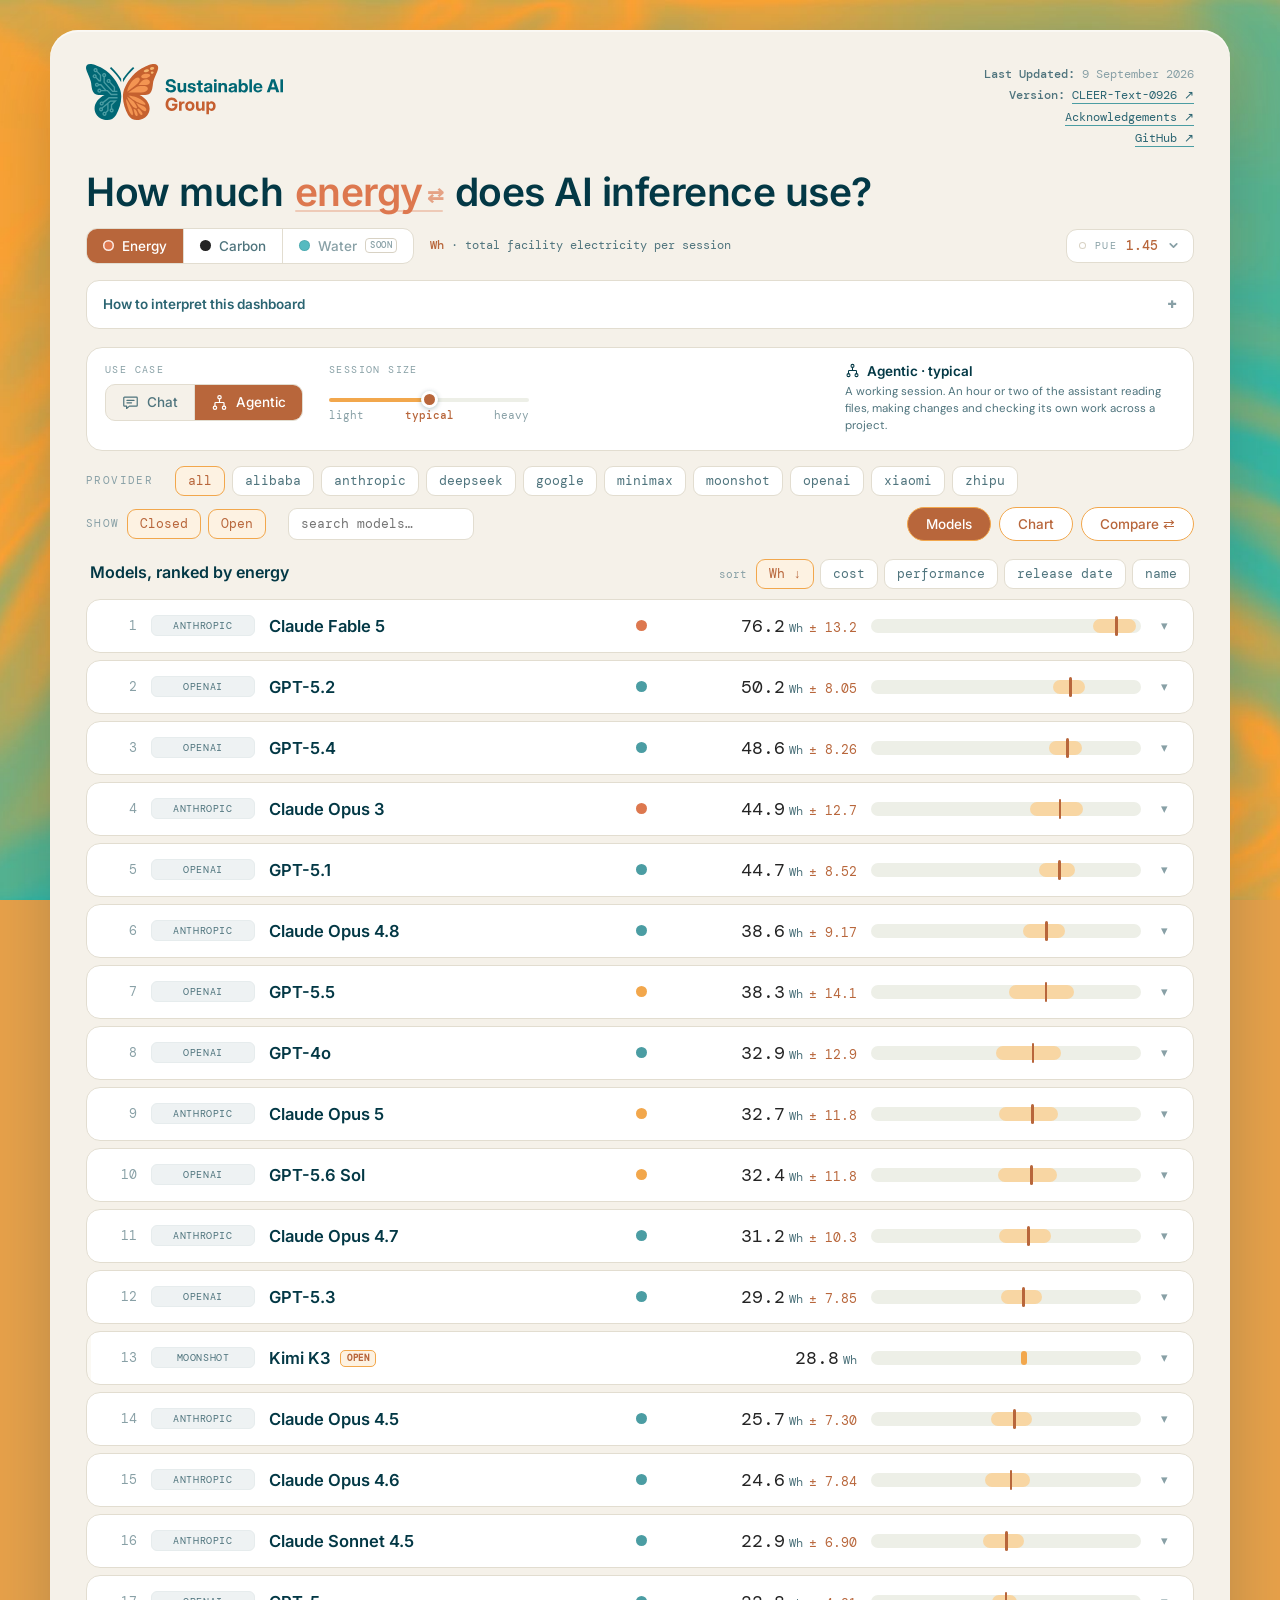
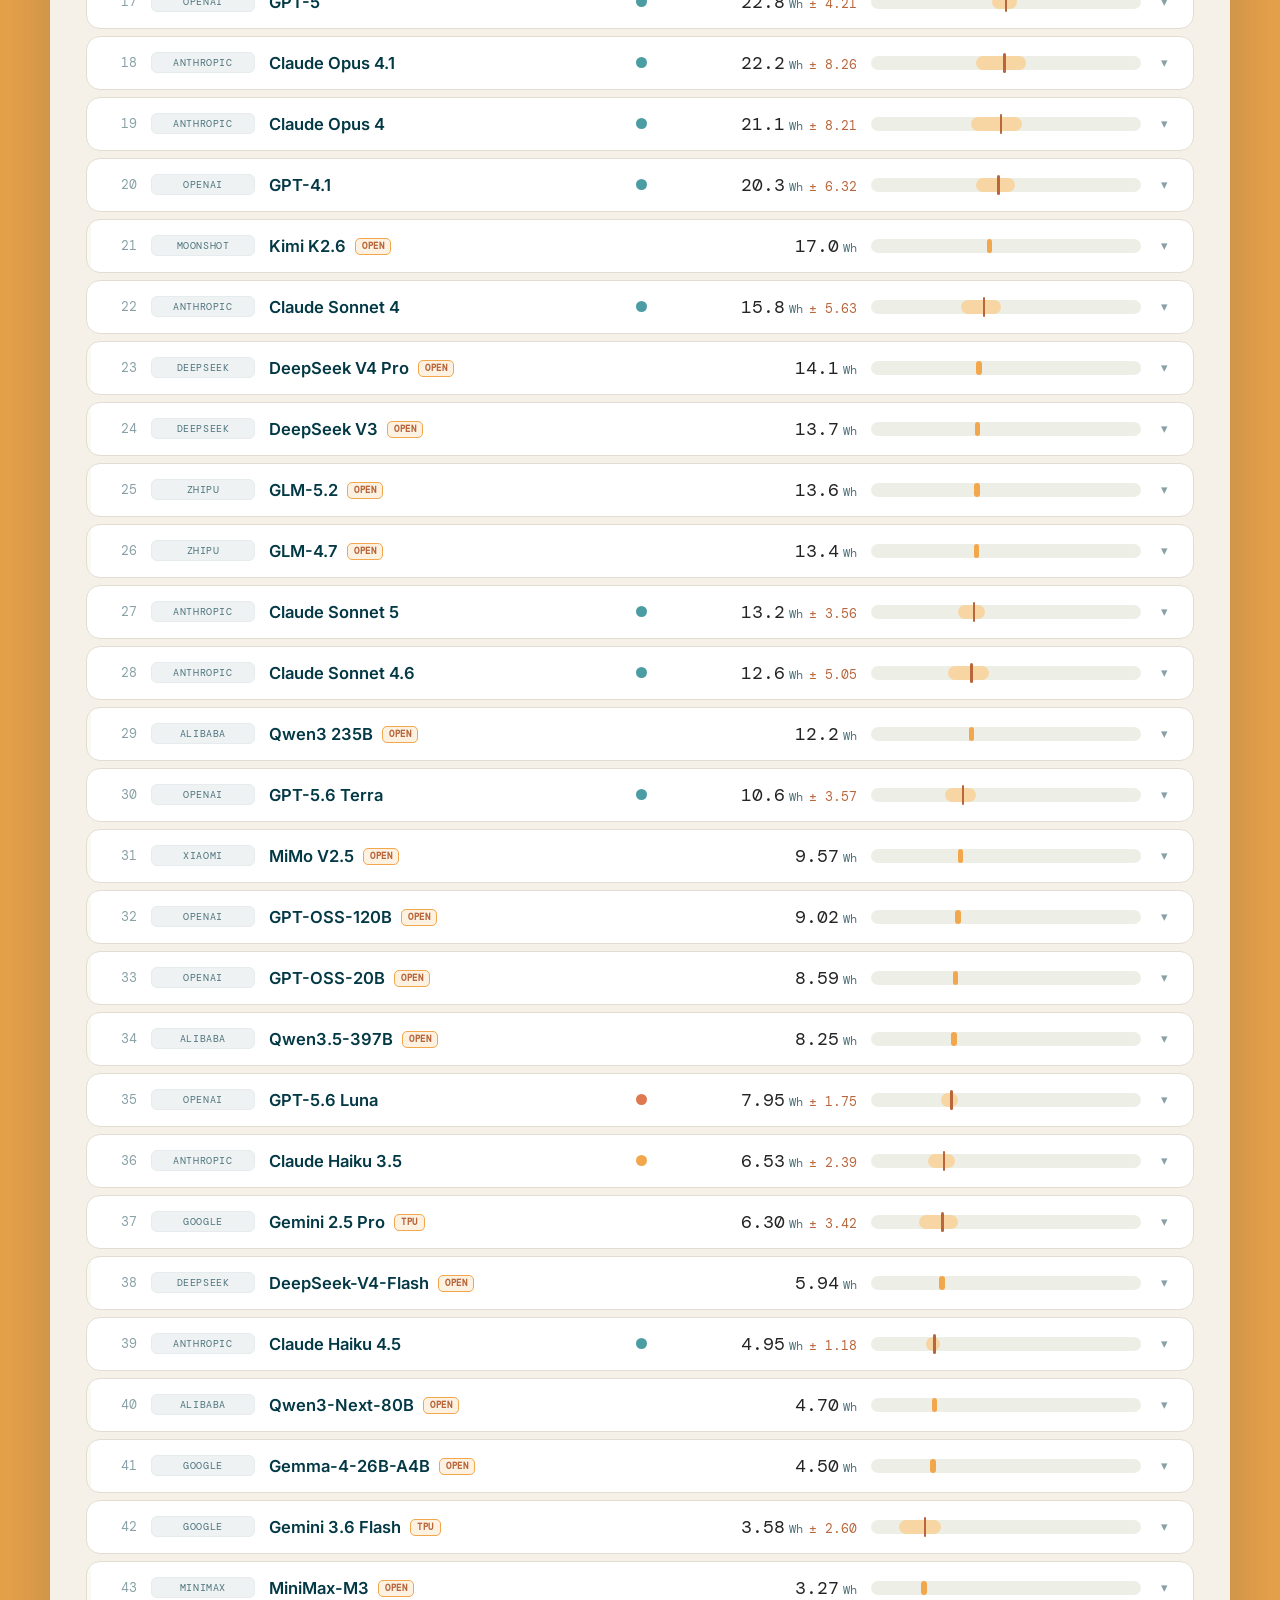
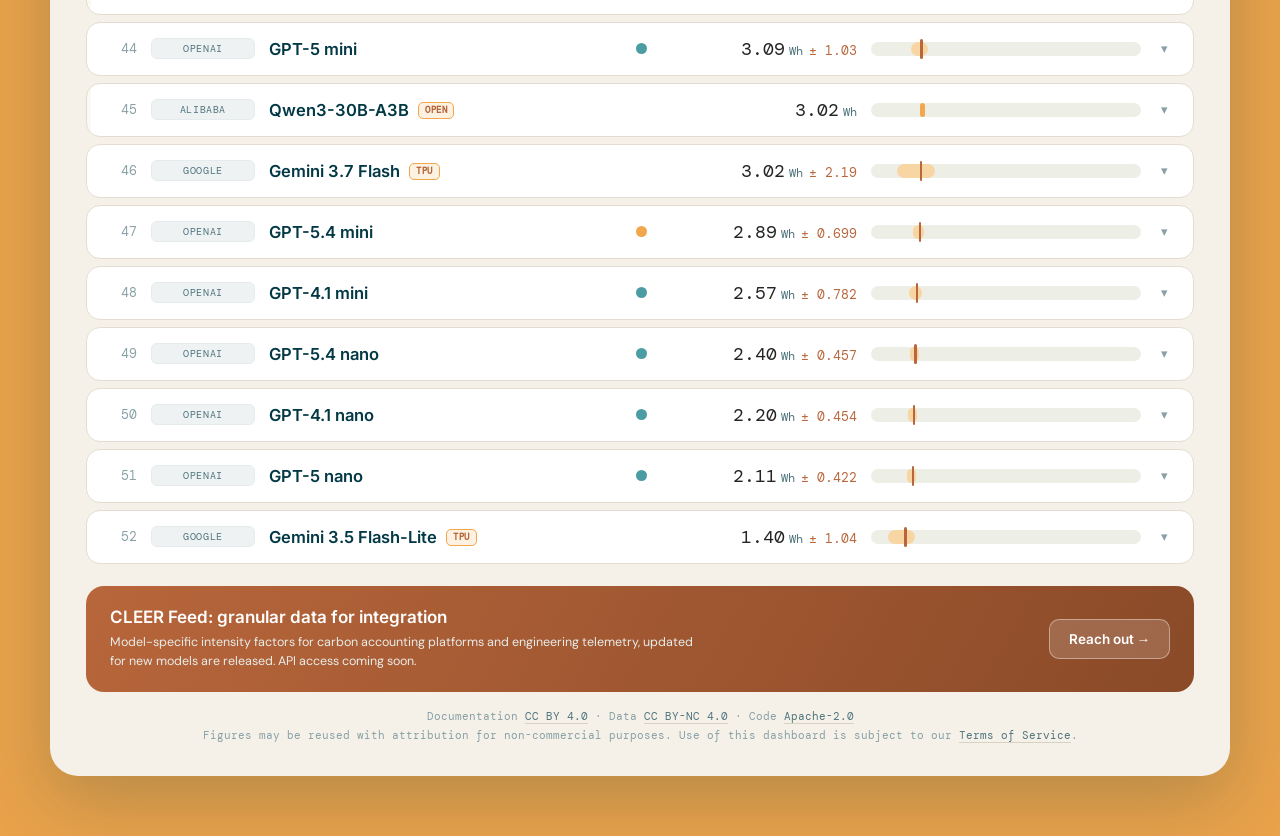
==== app/index.html @ 292229fd "link tab update" ====
<!DOCTYPE html>
<html lang="en">
<head>
<meta charset="UTF-8" />
<meta name="viewport" content="width=device-width, initial-scale=1.0" />
<title>CLEER Dashboard | AI Inference Energy+CO2e</title>
<link rel="stylesheet" href="/assets/fonts/fonts.css">
<link rel="icon" type="image/svg+xml" href="/SAIGFavicon.svg">
<style>
  :root{
    --cream:#F5F1E9; --white:#FFFFFF;
    --teal:#2B6572; --ocean:#033845; --dusty:#4B9DA3; --aqua:#55BAC0;
    --orange:#B8663B; --amber:#F2A74C; --sunset:#DD784F;
    --mist:#E6ECED; --sand:#EAC59D;
    --ink:#242424; --muted:#4F747D; --faint:#88a0a6;
    --line:#e2ddd0; --line-2:#d8d2c4; --track:#EDEFE7;
    --inter:"Inter",-apple-system,"Segoe UI",Roboto,sans-serif;
    --sans:"DM Sans",-apple-system,"Segoe UI",Roboto,sans-serif;
    --mono:"DM Mono",ui-monospace,"SF Mono",Menlo,monospace;
    --accent:#B8663B; --accent-2:#F2A74C; --accent-soft:#F8D6A3; --accent-tint:#FDF2E2; --accent-deep:#8A4A28; --mword:#DD784F;
  }
  body.m-energy{ --accent:#B8663B; --accent-2:#F2A74C; --accent-soft:#F8D6A3; --accent-tint:#FDF2E2; --accent-deep:#8A4A28; --mword:#DD784F; }
  body.m-carbon{ --accent:#242424; --accent-2:#4F4F4F; --accent-soft:#A8A8A8; --accent-tint:#ECECEC; --accent-deep:#0F0F0F; --mword:#242424; }
  body.m-water{  --accent:#2B6572; --accent-2:#55BAC0; --accent-soft:#A5DDE0; --accent-tint:#E6F5F6; --accent-deep:#1F4D57; --mword:#55BAC0; }
  *{box-sizing:border-box;}
  html,body{margin:0;padding:0;}
  body{font-family:var(--sans); color:var(--ink); -webkit-font-smoothing:antialiased;
    min-height:100vh; padding:30px 20px 60px;
    background:#e9a24a url("[data-uri]") center center / cover no-repeat fixed;}
  .frame{max-width:1180px; margin:0 auto; background:var(--cream); border-radius:28px;
    padding:34px 36px 30px; box-shadow:0 24px 70px rgba(3,56,69,.22), 0 2px 0 rgba(255,255,255,.5) inset;}

  .head{display:flex; justify-content:space-between; align-items:flex-start; gap:20px; flex-wrap:wrap;}
  .logo-link{display:inline-block; line-height:0; border-radius:6px;}
  .saig-logo{height:56px; width:auto; display:block;}
  .head-meta{font-family:var(--mono); font-size:11.5px; color:var(--faint); text-align:right; line-height:1.85;}
  .head-meta b{color:var(--muted); font-weight:500;}
  .head-meta a{color:var(--teal); text-decoration:none; border-bottom:1px solid var(--dusty);}
  .head-meta a:hover{color:var(--orange); border-color:var(--sand);}

  h1.title{font-family:var(--inter); font-weight:600; font-size:clamp(25px,4.1vw,39px); line-height:1.1;
    letter-spacing:-.5px; color:var(--ocean); margin:22px 0 6px;}
  .mword{position:relative; display:inline-block; cursor:pointer; color:var(--mword);
    transition:color .5s ease; border:0; background:none; padding:0 2px; font:inherit; letter-spacing:inherit;}
  .mword .mw-txt{display:inline-block; transition:opacity .22s ease, transform .22s ease;}
  .mword.swap .mw-txt{opacity:0; transform:translateY(-8px);}
  .mword::after{content:""; position:absolute; left:2px; right:2px; bottom:2px; height:2px;
    background:currentColor; opacity:.32; border-radius:2px;}
  .mword:hover::after{opacity:.7;}
  .mword .mw-ico{font-size:.52em; vertical-align:middle; margin-left:.22em; opacity:.65;}

  .mrow{display:flex; align-items:center; gap:16px; flex-wrap:wrap; margin:14px 0 16px;}
  .mtog{display:inline-flex; border:1px solid var(--line); border-radius:11px; overflow:hidden; background:var(--white);}
  .mtog button{font-family:var(--inter); font-weight:500; font-size:13.5px; background:transparent; border:0;
    border-right:1px solid var(--line); color:var(--muted); padding:9px 16px; cursor:pointer;
    display:inline-flex; align-items:center; gap:8px; transition:background .3s,color .3s;}
  .mtog button:last-child{border-right:0;}
  .mtog button[aria-pressed="true"]{background:var(--accent); color:#fff;}
  .mtog button:hover:not([aria-pressed="true"]):not([disabled]){background:var(--accent-tint); color:var(--ocean);}
  .mtog button[disabled]{color:var(--faint); cursor:not-allowed;}
  .mtog .md{width:11px; height:11px; border-radius:50%; flex:none; box-shadow:0 0 0 1px rgba(0,0,0,.08) inset;}
  .mtog button[aria-pressed="true"] .md{box-shadow:0 0 0 1.5px rgba(255,255,255,.85) inset;}
  .mtog .soon{font-family:var(--mono); font-size:8.5px; letter-spacing:.5px; text-transform:uppercase;
    border:1px solid var(--line-2); border-radius:4px; padding:1px 4px; color:var(--faint);}
  .munit{font-family:var(--mono); font-size:11.5px; color:var(--muted);}
  .munit b{color:var(--accent); font-weight:500; transition:color .5s ease;}

  details.cleer-x{border:1px solid var(--line); border-radius:13px; background:var(--white); margin:0 0 18px; overflow:hidden;}
  details.cleer-x summary{font-family:var(--inter); font-weight:600; font-size:13.5px; color:var(--teal);
    padding:13px 16px; cursor:pointer; list-style:none; display:flex; align-items:center; justify-content:space-between;}
  details.cleer-x summary::-webkit-details-marker{display:none;}
  details.cleer-x summary::after{content:"+"; font-family:var(--mono); color:var(--faint); font-size:16px;}
  details.cleer-x[open] summary::after{content:"–";}
  .cx-body{padding:2px 18px 18px; font-family:var(--sans); font-size:12.5px; line-height:1.65; color:var(--muted); max-width:95ch;}
  .cx-body p{margin:0 0 12px;}
  .cx-body b{color:var(--ocean); font-weight:600;}
  .cx-body h4{font-family:var(--mono); font-size:10px; letter-spacing:1.3px; text-transform:uppercase;
    color:var(--teal); margin:18px 0 6px; font-weight:500;}
  .cx-body a{color:var(--orange); text-decoration:none; border-bottom:1px solid var(--sand);}
  .cx-body a:hover{color:var(--sunset);}
  .cx-lead{font-size:13px; color:var(--ink); border-left:2px solid var(--accent-2); padding-left:13px;}

  .work{background:var(--white); border:1px solid var(--line); border-radius:16px; padding:15px 18px; margin-bottom:15px;
    display:flex; gap:26px; align-items:flex-start; flex-wrap:wrap;}
  .wl{font-family:var(--mono); font-size:10px; letter-spacing:1.4px; text-transform:uppercase; color:var(--faint);
    display:block; margin-bottom:8px;}
  .useseg{display:inline-flex; border:1px solid var(--line); border-radius:10px; overflow:hidden; background:var(--cream);}
  .useseg button{font-family:var(--inter); font-weight:500; font-size:13.5px; background:transparent; border:0;
    border-right:1px solid var(--line); color:var(--muted); padding:9px 16px; cursor:pointer;
    display:inline-flex; align-items:center; gap:8px; transition:background .3s,color .3s;}
  .useseg button:last-child{border-right:0;}
  .useseg button[aria-pressed="true"]{background:var(--accent); color:#fff;}
  .useseg button:hover:not([aria-pressed="true"]){background:var(--mist); color:var(--ocean);}
  .useseg svg{width:17px; height:17px; flex:none;}
  .slwrap{min-width:200px;}
  .slider{width:100%; -webkit-appearance:none; appearance:none; height:4px; border-radius:3px;
    background:linear-gradient(90deg,var(--accent-2) 0%,var(--accent-2) var(--p,50%),var(--track) var(--p,50%),var(--track) 100%);
    outline:none; margin:14px 0 7px; transition:background .3s;}
  .slider::-webkit-slider-thumb{-webkit-appearance:none; width:17px; height:17px; border-radius:50%;
    background:var(--accent); border:3px solid #fff; box-shadow:0 1px 5px rgba(3,56,69,.3); cursor:pointer;}
  .slider::-moz-range-thumb{width:17px; height:17px; border-radius:50%; background:var(--accent);
    border:3px solid #fff; box-shadow:0 1px 5px rgba(3,56,69,.3); cursor:pointer;}
  .slticks{display:flex; justify-content:space-between; font-family:var(--mono); font-size:10.5px; color:var(--faint);}
  .slticks span.on{color:var(--accent); font-weight:500;}
  .wdesc{margin-left:auto; max-width:330px;}
  .wdesc .wd1{font-family:var(--inter); font-weight:600; font-size:13.5px; color:var(--ocean); display:flex; align-items:center; gap:7px;}
  .wdesc .wd1 svg{width:15px;height:15px;}
  .wdesc .wd2{font-family:var(--sans); font-size:11.5px; color:var(--muted); margin-top:4px; line-height:1.5;}

  .ctrls{display:flex; flex-direction:column; gap:11px; margin-bottom:18px;}
  .crow{display:flex; gap:18px 22px; flex-wrap:wrap; align-items:center;}
  .cl{font-family:var(--mono); font-size:10.5px; letter-spacing:1.4px; text-transform:uppercase; color:var(--faint);}
  .grp{display:flex; align-items:center; gap:7px; flex-wrap:wrap;}
  .chip{font-family:var(--mono); font-size:12.5px; background:var(--white); border:1px solid var(--line);
    border-radius:9px; color:var(--muted); padding:6px 12px; cursor:pointer; transition:background .3s,border-color .3s,color .3s;}
  .chip[aria-pressed="true"]{background:var(--accent-tint); border-color:var(--accent-2); color:var(--accent);}
  .chip:hover:not([aria-pressed="true"]){border-color:var(--line-2); color:var(--ocean);}
  .search{font-family:var(--mono); font-size:12.5px; padding:7px 12px; border:1px solid var(--line);
    border-radius:9px; background:var(--white); color:var(--ink); min-width:160px;}
  .views{display:flex; gap:8px; margin-left:auto;}
  .vbtn2{font-family:var(--inter); font-weight:500; font-size:13.5px; background:var(--white);
    border:1px solid var(--accent-2); color:var(--accent); border-radius:999px; padding:8px 18px; cursor:pointer;
    transition:background .3s,border-color .3s,color .3s;}
  .vbtn2[aria-pressed="true"]{background:var(--accent); color:#fff;}
  .vbtn2:hover:not([aria-pressed="true"]){background:var(--accent-tint);}

  .listhead{display:flex; justify-content:space-between; align-items:baseline; gap:14px; flex-wrap:wrap; padding:0 4px 10px;}
  .lt{font-family:var(--inter); font-weight:600; font-size:16px; color:var(--ocean);}
  .sortgrp{display:flex; gap:6px; align-items:center; flex-wrap:wrap;}
  .ls{font-family:var(--mono); font-size:11px; color:var(--faint);}
  .board{display:flex; flex-direction:column; gap:7px;}
  .row{background:var(--white); border:1px solid var(--line); border-radius:14px; transition:border-color .14s, box-shadow .14s;}
  .row.open{border-color:var(--accent-2); box-shadow:0 8px 26px rgba(43,101,114,.11);}
  .row:hover:not(.open){border-color:var(--line-2);}
  .row.k-open{background:linear-gradient(90deg,#fbf9f4 0 4px, var(--white) 4px);}
  .row-head{width:100%; text-align:left; background:transparent; border:0; cursor:pointer; color:inherit;
    font-family:var(--sans); padding:15px 20px; display:grid;
    grid-template-columns:30px 104px minmax(120px,1fr) 24px 190px minmax(150px,270px) 18px; align-items:center; gap:14px;}
  .rk{font-family:var(--mono); font-size:12.5px; color:var(--faint); text-align:right;}
  .prov{font-family:var(--mono); font-size:10px; letter-spacing:.6px; text-transform:uppercase; color:var(--muted);
    background:#eef2f3; border:1px solid var(--mist); border-radius:6px; padding:3px 7px; text-align:center;
    white-space:nowrap; overflow:hidden; text-overflow:ellipsis;}
  .rname{font-family:var(--inter); font-weight:600; font-size:16.5px; color:var(--ocean);
    white-space:nowrap; overflow:hidden; text-overflow:ellipsis;}
  .rname small{font-family:var(--mono); font-weight:400; font-size:10.5px; color:var(--faint); margin-left:8px;}
  .kbadge{font-family:var(--mono); font-size:8.5px; letter-spacing:.5px; text-transform:uppercase;
    border-radius:5px; padding:2px 6px; margin-left:9px; vertical-align:middle; position:relative; top:-1px;
    color:var(--accent); background:var(--accent-tint); border:1px solid var(--accent-2);
    transition:color .5s ease, background-color .5s ease, border-color .5s ease;}
  .cdot{width:11px; height:11px; border-radius:50%; display:block; margin:0 auto;}
  .rval{font-family:var(--mono); font-size:17.5px; color:var(--ink); text-align:right; white-space:nowrap; font-variant-numeric:tabular-nums;}
  .rval .sd{font-size:12.5px; color:var(--orange); margin-left:6px;}
  .rval .u{font-size:11.5px; color:var(--muted); margin-left:4px;}
  /* clean range bar: solid track, solid band, single mean tick */
  .rbar{position:relative; height:14px; border-radius:7px; background:var(--track); overflow:visible;}
  .rband{position:absolute; top:0; bottom:0; border-radius:7px; background:var(--accent-soft); transition:background .5s ease;}
  .rband.solid{background:var(--accent-2);}
  .rmean{position:absolute; top:-3px; bottom:-3px; width:2.5px; background:var(--accent); border-radius:2px; transition:background .5s ease;}
  .rchev{font-family:var(--mono); color:var(--faint); font-size:13px; text-align:center;}
  .row.open .rchev{color:var(--accent);}

  .det{max-height:0; overflow:hidden; opacity:0; transition:max-height .3s ease, opacity .22s ease, padding .3s ease; padding:0 20px;}
  .row.open .det{max-height:1400px; opacity:1; padding:4px 20px 22px;}
  .det-in{border-top:1px solid var(--line); padding-top:18px; display:grid;
    grid-template-columns:minmax(300px,380px) 1fr; gap:32px; align-items:start;}
  .det-in.simple{grid-template-columns:1fr;}
  @media (min-width:1060px){ .det-in{grid-template-columns:410px 1fr; gap:38px;} }
  .dh{font-family:var(--mono); font-size:10px; letter-spacing:1.5px; text-transform:uppercase; color:var(--faint); margin:0 0 11px;}
  .confbox{display:flex; align-items:center; gap:13px; background:var(--cream); border:1px solid var(--line);
    border-radius:12px; padding:12px 14px; margin-bottom:16px;}
  .confring{width:52px; height:52px; flex:none;}
  .cv{font-family:var(--inter); font-weight:600; font-size:19px; line-height:1;}
  .clab{font-family:var(--mono); font-size:9.5px; letter-spacing:1px; text-transform:uppercase; color:var(--faint); margin-top:4px;}
  .cnote{font-family:var(--sans); font-size:11.5px; color:var(--muted); margin-top:5px;}
  .radar{width:100%; height:auto; display:block;}
  .radar .ring{fill:none; stroke:#eceee4;}
  .radar .spoke{stroke:#e6e8de;}
  .radar .poly{fill:rgba(75,157,163,.2); stroke:var(--teal); stroke-width:2; stroke-linejoin:round;}
  .radar .dot{fill:var(--teal); stroke:#fff; stroke-width:1.5;}
  .radar .lab{font-family:var(--mono); font-size:10px; fill:var(--ocean);}
  .radar .wt{font-family:var(--mono); font-size:9px; fill:var(--faint);}
  .bc{width:100%; height:auto; display:block;}
  .bc .ax{font-family:var(--mono); font-size:9.5px; fill:var(--faint);}
  .bc .axt{font-family:var(--mono); font-size:9.5px; fill:var(--muted);}
  .bc .ln{fill:none; stroke:var(--accent-2); stroke-width:2; stroke-linejoin:round; stroke-linecap:round;}
  .bc .pt{fill:#fff; stroke:var(--accent-2); stroke-width:2;}
  .bc .sel{fill:var(--accent); stroke:#fff; stroke-width:2;}
  .bc .sell{font-family:var(--mono); font-size:9.5px; fill:var(--accent);}
  .bc .grid{stroke:#eef0e6;}
  .tpu-ex{background:var(--cream); border:1px solid var(--line); border-radius:12px; padding:14px 16px;
    font-family:var(--sans); font-size:12px; line-height:1.6; color:var(--muted);}
  .tpu-ex b{color:var(--ocean); font-weight:600;}
  .tpu-ex p{margin:0 0 10px;} .tpu-ex p:last-child{margin:0;}
  .tiles{display:flex; flex-wrap:wrap; gap:8px;}
  .tile{border:1px solid var(--line); border-radius:10px; padding:9px 13px; background:var(--cream);}
  .tile .tv{font-family:var(--mono); font-size:13px; color:var(--ocean); white-space:nowrap;}
  .tile .tl{font-family:var(--mono); font-size:9px; letter-spacing:1px; text-transform:uppercase; color:var(--faint); margin-top:3px;}
  .bd{margin-top:6px;}
  .bd-bar{display:flex; height:26px; border-radius:8px; overflow:hidden; background:var(--track); margin-bottom:14px;
    box-shadow:inset 0 0 0 1px rgba(3,56,69,.05);}
  .bd-bar i{display:block; min-width:3px; position:relative;}
  .bd-bar i span{position:absolute; inset:0; display:flex; align-items:center; justify-content:center;
    font-family:var(--mono); font-size:10px; color:#fff; opacity:.92; overflow:hidden;}
  .bd-row{display:grid; grid-template-columns:12px 1fr auto auto; gap:11px; align-items:baseline;
    padding:7px 0; border-bottom:1px dotted var(--line);}
  .bd-row:last-child{border-bottom:0;}
  .bd-sw{width:11px; height:11px; border-radius:3px; align-self:center;}
  .bd-l{font-family:var(--sans); font-size:12.5px; color:var(--ink);}
  .bd-l small{font-family:var(--mono); font-size:9.5px; color:var(--faint); display:block; margin-top:2px;}
  .bd-v{font-family:var(--mono); font-size:13px; color:var(--ink); white-space:nowrap; font-variant-numeric:tabular-nums;}
  .bd-p{font-family:var(--mono); font-size:11px; color:var(--faint); white-space:nowrap; min-width:46px; text-align:right;}
  .bd-tot{display:flex; justify-content:space-between; align-items:baseline; gap:10px; margin-top:9px;
    padding-top:11px; border-top:1px solid var(--line);}
  .bd-tot .bl{font-family:var(--inter); font-weight:600; font-size:13px; color:var(--ocean);}
  .bd-tot .bv{font-family:var(--mono); font-size:15px; color:var(--ocean); font-variant-numeric:tabular-nums;}
  .scen{font-family:var(--sans); font-size:11px; line-height:1.55; color:var(--muted); margin-top:10px;
    background:var(--cream); border-left:2px solid var(--line-2); padding:9px 12px; border-radius:0 8px 8px 0;}
  .scen b{color:var(--ocean); font-weight:600;}
  .dnote{font-family:var(--sans); font-size:11.5px; line-height:1.55; color:var(--muted); margin:14px 0 0;}
  .gated{margin-top:14px; border:1px dashed var(--line-2); border-radius:10px; background:var(--cream);
    padding:11px 14px; font-family:var(--sans); font-size:11.5px; color:var(--muted); line-height:1.55;}
  .gated b{font-family:var(--mono); font-size:9.5px; letter-spacing:1px; text-transform:uppercase; color:var(--teal); display:block; margin-bottom:4px;}
  .gated a{color:var(--orange); text-decoration:none; border-bottom:1px solid var(--sand);}
  .mlink{margin-top:12px; font-family:var(--mono); font-size:11px; color:var(--faint);}
  .mlink a{color:var(--teal); text-decoration:none; border-bottom:1px solid var(--dusty);}
  .mlink a:hover{color:var(--orange);}

  /* compare */
  .cmp-mode{display:flex; gap:8px; margin-bottom:14px;}
  .cmp-pickers{display:flex; gap:14px; align-items:flex-start; flex-wrap:wrap; margin-bottom:14px;}
  .cmp-pick{flex:1 1 250px; position:relative;}
  .cmp-pick label{font-family:var(--mono); font-size:10px; letter-spacing:1.4px; text-transform:uppercase;
    color:var(--faint); display:block; margin-bottom:6px;}
  .pk-input{font-family:var(--inter); font-weight:500; font-size:15px; color:var(--ocean); background:var(--white);
    border:1px solid var(--line); border-radius:11px; padding:11px 13px; width:100%; cursor:text;}
  .pk-input:focus{border-color:var(--accent-2); outline:none;}
  .pk-list{position:absolute; z-index:20; left:0; right:0; top:100%; margin-top:5px; background:var(--white);
    border:1px solid var(--line-2); border-radius:11px; box-shadow:0 10px 30px rgba(3,56,69,.16);
    max-height:270px; overflow:auto; display:none;}
  .pk-list.on{display:block;}
  .pk-filters{display:flex; gap:6px; padding:9px 10px; border-bottom:1px solid var(--line); position:sticky; top:0; background:var(--white);}
  .pk-opt{padding:8px 12px; cursor:pointer; font-family:var(--sans); font-size:13.5px; color:var(--ink);
    display:flex; justify-content:space-between; gap:10px; align-items:baseline;}
  .pk-opt:hover{background:var(--accent-tint);}
  .pk-opt .pm{font-family:var(--mono); font-size:10px; color:var(--faint);}
  .pk-empty{padding:14px; text-align:center; font-family:var(--mono); font-size:12px; color:var(--faint);}
  .cmp-swap{align-self:center; background:var(--white); border:1px solid var(--line); border-radius:50%;
    width:42px; height:42px; cursor:pointer; color:var(--accent); font-size:17px; flex:none; margin-top:24px;}
  .cmp-card{background:var(--white); border:1px solid var(--line); border-radius:20px; padding:26px 30px 20px;
    box-shadow:0 12px 38px rgba(3,56,69,.11);}
  .cmp-top{display:flex; justify-content:space-between; align-items:center; gap:14px; margin-bottom:16px;}
  .cmp-top .saig-logo{height:34px;}
  .cmp-eyebrow{font-family:var(--mono); font-size:10.5px; line-height:1.5; letter-spacing:1px;
    text-transform:uppercase; color:var(--faint); text-align:right;}
  .cmp-verdict{text-align:center; padding:10px 0 16px;}
  .cmp-big{font-family:var(--inter); font-weight:600; font-size:clamp(30px,6vw,48px); line-height:1.05; letter-spacing:-1.2px;}
  .cmp-big.up{color:var(--orange);} .cmp-big.down{color:var(--accent);}
  .cmp-big.tie{color:var(--muted); font-size:clamp(20px,3.4vw,28px);}
  .cmp-verdict .vsub{font-family:var(--sans); font-size:14px; color:var(--muted); margin-top:10px;}
  .cmp-verdict .vsub b{color:var(--ocean); font-weight:600;}
  .cmp-mult{font-family:var(--mono); font-size:11.5px; color:var(--faint); margin-top:5px;}
  .cmp-models{display:flex; flex-direction:column; gap:15px;}
  .cmp-m{display:grid; grid-template-columns:1fr auto; gap:7px 16px; align-items:baseline;}
  .cmp-mname{font-family:var(--inter); font-weight:600; font-size:15px; color:var(--ocean);}
  .cmp-mname .p{font-family:var(--mono); font-weight:400; font-size:10px; text-transform:uppercase;
    letter-spacing:.6px; color:var(--muted); margin-left:8px;}
  .cmp-mval{font-family:var(--mono); font-size:14px; color:var(--ink); text-align:right; white-space:nowrap;}
  .cmp-mval .u{font-size:10px; color:var(--muted); margin-left:3px;}
  .cmp-mbar{grid-column:1 / -1; height:14px; border-radius:7px; position:relative; background:var(--track);}
  .cmp-mband{position:absolute; top:0; bottom:0; border-radius:7px; background:var(--accent-soft);}
  .cmp-m.hi .cmp-mband{background:var(--amber);}
  .cmp-mmean{position:absolute; top:-3px; bottom:-3px; width:2.5px; background:var(--accent); border-radius:2px;}
  .cmp-foot{display:flex; justify-content:space-between; align-items:center; gap:12px; margin-top:18px;
    padding-top:13px; border-top:1px solid var(--line); font-family:var(--mono); font-size:10.5px; color:var(--faint);}
  .cmp-foot b{color:var(--muted); font-weight:500;}
  .share-bar{display:flex; justify-content:flex-end; margin-bottom:10px;}
  .share-btn{font-family:var(--mono); font-size:12px; color:var(--accent); background:var(--white);
    border:1px solid var(--line); border-radius:9px; padding:7px 13px; cursor:pointer;}
  .share-btn:hover{border-color:var(--accent-2); color:var(--orange);}

  /* chart */
  .ch-layout{display:grid; grid-template-columns:1fr 250px; gap:20px; align-items:start;}
  @media (max-width:960px){ .ch-layout{grid-template-columns:1fr;} }
  .ch-card{background:var(--white); border:1px solid var(--line); border-radius:18px; padding:20px 22px 16px;}
  .ch-top{display:flex; justify-content:space-between; align-items:flex-start; gap:14px; margin-bottom:10px;}
  .ch-title{font-family:var(--inter); font-weight:600; font-size:18px; color:var(--ocean); letter-spacing:-.2px;}
  .ch-sub{font-family:var(--mono); font-size:10.5px; color:var(--faint); margin-top:4px;}
  .ch-count{font-family:var(--mono); font-size:10.5px; color:var(--faint); white-space:nowrap;}
  svg.chart{width:100%; height:auto; display:block;}
  svg.chart .guide{stroke:#9ab3b8; stroke-width:1; stroke-dasharray:2 4;}
  svg.chart .guidelab{font-family:var(--mono); font-size:9.5px; fill:var(--muted);
    paint-order:stroke fill; stroke:#fff; stroke-width:3px; stroke-linejoin:round;}
  svg.chart .band{fill:none; stroke-width:1.6; stroke-dasharray:5 4;}
  svg.chart .bandlab{font-family:var(--mono); font-size:10px;
    paint-order:stroke fill; stroke:#fff; stroke-width:3px; stroke-linejoin:round;}
  svg.chart .grid{stroke:#eef0e6;}
  svg.chart .axline{stroke:#dcdfd2;}
  svg.chart .tick{font-family:var(--mono); font-size:10px; fill:var(--faint);}
  svg.chart .axt{font-family:var(--mono); font-size:11px; fill:var(--muted);}
  svg.chart .lab{font-family:var(--inter); font-size:10.5px; font-weight:600; fill:var(--ocean);
    paint-order:stroke fill; stroke:#fff; stroke-width:3.2px; stroke-linejoin:round;}
  svg.chart .front{fill:none; stroke:#033845; stroke-width:1.4; stroke-dasharray:5 4;}
  svg.chart .frontlab{font-family:var(--mono); font-size:10px; fill:var(--teal);
    paint-order:stroke fill; stroke:#fff; stroke-width:3px; stroke-linejoin:round;}
  svg.chart circle{cursor:pointer;}
  .ch-legend{display:flex; flex-wrap:wrap; gap:7px 15px; margin-top:12px; padding-top:12px; border-top:1px solid var(--line);}
  .lg{font-family:var(--mono); font-size:10.5px; color:var(--muted); display:inline-flex; align-items:center; gap:6px;}
  .lg-d{width:10px; height:10px; border-radius:50%;}
  .ch-foot{display:flex; justify-content:space-between; align-items:center; gap:14px; margin-top:12px;
    padding-top:11px; border-top:1px solid var(--line); flex-wrap:wrap;}
  .ch-foot .saig-logo{height:26px;}
  .ch-foot .meta{font-family:var(--mono); font-size:10px; color:var(--faint); text-align:right; line-height:1.65;}
  .ch-foot .meta b{color:var(--muted); font-weight:500;}
  .ch-panel{background:var(--white); border:1px solid var(--line); border-radius:18px; padding:16px;}
  .ch-ph{font-family:var(--inter); font-weight:600; font-size:13.5px; color:var(--ocean); margin:0 0 12px;}
  .pgrp{margin-bottom:15px;}
  .plab{font-family:var(--mono); font-size:9.5px; letter-spacing:1.3px; text-transform:uppercase;
    color:var(--faint); display:block; margin-bottom:7px;}
  .seg{display:flex; flex-wrap:wrap; gap:6px;}
  .sw{display:flex; align-items:center; gap:9px; font-family:var(--sans); font-size:12.5px; color:var(--ink);
    cursor:pointer; padding:5px 0;}
  .sw input{appearance:none; width:34px; height:19px; border-radius:11px; background:var(--track);
    border:1px solid var(--line-2); position:relative; cursor:pointer; transition:.25s; flex:none;}
  .sw input:checked{background:var(--accent); border-color:var(--accent);}
  .sw input::after{content:""; position:absolute; top:2px; left:2px; width:13px; height:13px; border-radius:50%;
    background:#fff; transition:.25s; box-shadow:0 1px 3px rgba(0,0,0,.25);}
  .sw input:checked::after{left:17px;}
  .dl{width:100%; font-family:var(--inter); font-weight:600; font-size:13px; color:#fff;
    background:var(--accent); border:0; border-radius:10px; padding:11px; cursor:pointer; transition:.25s;}
  .dl:hover{background:var(--accent-deep);}
  #tip{position:fixed; z-index:60; pointer-events:none; background:var(--ocean); color:#fff;
    font-family:var(--mono); font-size:11px; padding:6px 9px; border-radius:7px; display:none;
    box-shadow:0 6px 18px rgba(3,56,69,.3); white-space:nowrap;}

  .cta{display:flex; justify-content:space-between; align-items:center; gap:20px; flex-wrap:wrap;
    background:linear-gradient(120deg,var(--accent),var(--accent-deep)); border-radius:18px; padding:21px 24px; margin-top:22px;
    transition:background .5s ease;}
  .cta .ct{font-family:var(--inter); font-weight:600; font-size:17px; color:#fff;}
  .cta .cs{font-family:var(--sans); font-size:12.5px; color:#e8ece9; margin-top:6px; line-height:1.55; max-width:66ch;}
  .cta a.btn{font-family:var(--inter); font-weight:600; font-size:13.5px; text-decoration:none; color:#fff;
    background:rgba(255,255,255,.16); border:1px solid rgba(255,255,255,.4); border-radius:10px; padding:11px 19px; white-space:nowrap;}
  .cta a.btn:hover{background:rgba(255,255,255,.26);}
  .lic{font-family:var(--mono); font-size:10.5px; color:var(--faint); margin:16px 4px 0; text-align:center; line-height:1.8;}
  .lic a{color:var(--muted); text-decoration:none; border-bottom:1px solid var(--line-2);}
  .lic a:hover{color:var(--orange);}
  .foot{display:flex; justify-content:space-between; gap:14px; flex-wrap:wrap; font-family:var(--mono);
    font-size:11px; color:var(--faint); margin-top:14px; padding:0 4px;}
  .foot b{color:var(--muted); font-weight:500;}
  .foot a{color:var(--muted); text-decoration:none; border-bottom:1px solid var(--line-2);}

  @keyframes growX{from{transform:scaleX(0);}to{transform:scaleX(1);}}
  @keyframes fadeUp{from{opacity:0;transform:translateY(7px);}to{opacity:1;transform:none;}}
  .grow-x{transform-origin:left center; animation:growX .45s cubic-bezier(.22,1,.36,1);}
  .fade-in{animation:fadeUp .38s ease both;}
  :focus-visible{outline:2px solid var(--orange); outline-offset:2px; border-radius:5px;}
  @media (max-width:1000px){
    .row-head{grid-template-columns:28px 100px minmax(110px,1fr) 24px 172px minmax(120px,190px) 18px; gap:12px;}
    .rname{font-size:15.5px;} .rval{font-size:16px;}
  }
  @media (max-width:820px){
    .frame{padding:24px 20px;}
    .row-head{grid-template-columns:92px 1fr 20px 128px; padding:13px 15px; gap:11px;}
    .row-head .rk,.row-head .rbar,.row-head .rchev{display:none;}
    .det-in{grid-template-columns:1fr; gap:22px;}
    .radar,.bc{max-width:420px; margin:0 auto;}
    .wdesc{margin-left:0;}
  }
  @media (max-width:520px){
    .row-head{grid-template-columns:1fr 20px 112px; gap:9px;}
    .row-head .prov{display:none;}
  }
  @media (prefers-reduced-motion:reduce){ *{transition:none !important; animation:none !important;} }
  .data-state{min-height:280px;display:flex;flex-direction:column;align-items:center;justify-content:center;gap:12px;text-align:center;color:var(--muted);background:#fff;border:1px solid var(--line);border-radius:12px;padding:36px;}
  .data-state p{margin:0;font:500 14px/1.5 'DM Sans',sans-serif;}
  .data-state h2{margin:0;color:var(--ink);font:600 20px/1.25 'DM Sans',sans-serif;}
  .data-spinner{width:26px;height:26px;border:3px solid var(--line);border-top-color:var(--orange);border-radius:50%;animation:data-spin .8s linear infinite;}
  .retry-btn{margin-top:4px;border:1px solid var(--ink);border-radius:7px;background:var(--ink);color:#fff;padding:9px 15px;font:600 13px/1 'DM Sans',sans-serif;cursor:pointer;}
  .retry-btn:hover{opacity:.86;}
  @keyframes data-spin{to{transform:rotate(360deg);}}
    .cx-body {
    padding: 24px;
  }
  
  .cx-lead {
    max-width: 900px;
    margin: 0 0 22px;
    font-size: 1.08rem;
    line-height: 1.65;
  }
  
  .cx-stats {
    display: grid;
    grid-template-columns: repeat(3, minmax(0, 1fr));
    gap: 12px;
    margin: 0 0 26px;
  }
  
  .cx-stat {
    padding: 16px 18px;
    border: 1px solid var(--line);
    border-radius: 10px;
    background: var(--cream);
  }
  
  .cx-stat strong {
    display: block;
    margin-bottom: 3px;
    color: var(--ocean);
    font-size: 1.12rem;
    line-height: 1.25;
  }
  
  .cx-stat span {
    color: var(--muted);
    font-size: 0.85rem;
    line-height: 1.35;
  }
  
  .cx-sections {
    display: grid;
    gap: 22px;
  }
  
  .cx-section h4 {
    margin: 0 0 7px;
    color: var(--ocean);
    font-size: 1rem;
  }
  
  .cx-section p {
    max-width: 920px;
    margin: 0;
    line-height: 1.65;
  }
  
  .cx-section p + p {
    margin-top: 9px;
  }
  
  .cx-source {
    color: var(--muted);
    font-size: 0.86rem;
  }
  
  .cx-callout {
    max-width: 920px;
    margin-top: 12px;
    padding: 15px 17px;
    border-left: 4px solid var(--amber);
    border-radius: 0 8px 8px 0;
    background: var(--accent-tint);
    line-height: 1.55;
  }
  
  .cx-footer {
    display: flex;
    justify-content: space-between;
    gap: 14px;
    margin-top: 25px;
    padding-top: 17px;
    border-top: 1px solid var(--line);
    font-weight: 600;
  }
  
  .cx-body a {
    color: var(--orange);
  }
  
  @media (max-width: 720px) {
    .cx-stats {
      grid-template-columns: 1fr;
    }
  
    .cx-footer {
      display: block;
    }
  
    .cx-footer a {
      display: block;
      margin-top: 5px;
    }
  }
 /* Equivalency inside expanded model card */
  .requiv {
    display: flex;
    flex-direction: column;
    align-items: flex-start;
    gap: 2px;
    margin-top: 18px;
    padding-top: 12px;
    border-top: 1px solid var(--line);
    text-align: left;
  }
  
  .requiv-main {
    font-family: var(--sans);
    font-size: 12.5px;
    font-weight: 600;
    line-height: 1.3;
    color: var(--accent);
  }
  
  .requiv-note {
    font-family: var(--mono);
    font-size: 8.5px;
    line-height: 1.4;
    color: var(--faint);
  }

  /* ---------- assumption control (PUE / grid intensity) ---------- */
  .assume{margin-left:auto; position:relative;}
  .asm-btn{display:inline-flex; align-items:center; gap:9px; font-family:var(--mono); font-size:12.5px;
    background:var(--white); border:1px solid var(--line); border-radius:11px; padding:8px 13px 8px 12px;
    color:var(--ink); cursor:pointer; transition:border-color .2s, background .2s, box-shadow .2s;}
  .asm-tick{position:absolute; top:50%; left:calc(8.5px + (100% - 17px) * var(--t)); width:2px; height:12px;
    margin:-6px 0 0 -1px; border-radius:1px; background:var(--accent-deep); opacity:.55; pointer-events:none;}
  .asm-btn:hover{border-color:var(--accent-2);}
  .asm-btn[aria-expanded="true"]{border-color:var(--accent-2); box-shadow:0 0 0 3px var(--accent-tint);}
  .asm-btn .asm-k{font-size:9.5px; letter-spacing:1.3px; text-transform:uppercase; color:var(--faint);}
  .asm-btn .asm-v{font-weight:500; color:var(--accent); font-variant-numeric:tabular-nums;}
  .asm-btn .asm-u{color:var(--muted); font-size:11px;}
  .asm-btn .asm-dot{width:7px; height:7px; border-radius:50%; background:var(--accent-2); flex:none;}
  .asm-btn .asm-dot.def{background:transparent; box-shadow:0 0 0 1px var(--line-2) inset;}
  .asm-btn svg{width:13px; height:13px; color:var(--faint); transition:transform .2s;}
  .asm-btn[aria-expanded="true"] svg{transform:rotate(180deg);}
  .asm-pop{position:absolute; right:0; top:calc(100% + 8px); z-index:40; width:min(380px, calc(100vw - 32px));
    background:var(--white); border:1px solid var(--line); border-radius:16px; padding:18px 18px 16px;
    box-shadow:0 18px 44px -18px rgba(3,56,69,.35), 0 2px 8px rgba(3,56,69,.06);
    opacity:0; transform:translateY(-4px); pointer-events:none; transition:opacity .16s ease, transform .16s ease;}
  .asm-pop.on{opacity:1; transform:none; pointer-events:auto;}
  .asm-h{font-family:var(--inter); font-weight:600; font-size:14px; color:var(--ocean); margin:0 0 3px;}
  .asm-d{font-size:12.5px; color:var(--muted); line-height:1.5; margin:0 0 14px;}
  .asm-val{display:flex; align-items:baseline; gap:8px; margin-bottom:10px;}
  .asm-val input{font-family:var(--mono); font-size:30px; font-weight:400; color:var(--accent); width:4.4ch;
    border:0; border-bottom:1px dashed var(--line-2); background:transparent; padding:0 0 1px; outline:none;
    font-variant-numeric:tabular-nums; -moz-appearance:textfield;}
  .asm-val input::-webkit-outer-spin-button,.asm-val input::-webkit-inner-spin-button{-webkit-appearance:none; margin:0;}
  .asm-val input:focus{border-bottom-color:var(--accent-2);}
  .asm-val .u{font-family:var(--mono); font-size:12px; color:var(--muted);}
  .asm-val .delta{margin-left:auto; font-family:var(--mono); font-size:11.5px; color:var(--faint);}
  .asm-val .delta b{color:var(--accent); font-weight:500;}
  .asm-track{position:relative; padding:4px 0 2px;}
  .asm-track .slider{display:block;}
  .asm-ends{display:flex; justify-content:space-between; font-family:var(--mono); font-size:10px; color:var(--faint); margin-top:7px;}
  .asm-ends .def{color:var(--accent); font-weight:500;}
  .asm-presets{display:flex; flex-wrap:wrap; gap:6px; margin:13px 0 12px;}
  .asm-presets .chip{font-size:11.5px; padding:5px 10px;}
  .asm-presets .chip small{color:var(--faint); margin-left:5px;}
  .asm-presets .chip[aria-pressed="true"] small{color:var(--accent);}
  .asm-note{font-size:11.5px; color:var(--muted); line-height:1.5; border-top:1px solid var(--mist); padding-top:11px;}
  .asm-note b{color:var(--ink); font-weight:500;}
  .asm-foot{display:flex; justify-content:space-between; align-items:center; margin-top:11px;}
  .asm-reset{font-family:var(--mono); font-size:11.5px; background:none; border:0; color:var(--accent); cursor:pointer; padding:0;}
  .asm-reset[disabled]{color:var(--faint); cursor:default;}
  .asm-link{font-family:var(--mono); font-size:11px; color:var(--faint);}
  .asm-link button{font:inherit; background:none; border:0; padding:0; color:var(--accent); cursor:pointer; text-decoration:underline; text-underline-offset:2px;}
  .scen .adj{display:block; margin-top:8px; color:var(--accent-deep);}
  @media (max-width:640px){
    .assume{margin-left:0; width:100%;}
    .asm-btn{width:100%; justify-content:flex-start;}
    .asm-btn svg{margin-left:auto;}
    .asm-pop{left:0; right:auto; width:100%;}
  }
</style>
</head>
<body class="m-energy">
<div id="tip"></div>
<div class="frame">

  <div class="head">
    <a class="logo-link" href="https://www.sustainableaigroup.com" target="_blank" rel="noopener" title="Sustainable AI Group"><svg class="saig-logo" viewBox="0 0 507.09 144.09" role="img" aria-label="Sustainable AI Group" xmlns="http://www.w3.org/2000/svg"><g id="Layer_1-2" data-name="Layer 1"><g><path fill="#c5612f" fill-rule="evenodd" d="M98.99,63.05c5.55-13.25,18.49-37.17,43.69-51.44,36.24-20.53,44.31-9.48,42.89,0-1.42,9.48-11.75,26.19-13.02,37.23-1.05,9.14-2.26,20.81-7.58,26.4-4.4,4.62-11.53,4.74-17.39,4.74h-9.85s.05.02.07.03c20.63,9.54,34.73,32.38,19.53,52.27-7.73,10.12-36.16,21.09-48.98-1.27-10.93-19.09-18.3-46.61-9.37-67.95h.01Z"/><path fill="#f4b56f" fill-rule="evenodd" d="M169.24,7.93c-2.96.59-4.98,2.67-4.49,4.64.48,1.98,3.28,3.1,6.24,2.51,2.96-.59,4.98-2.67,4.49-4.64-.48-1.98-3.27-3.1-6.24-2.51Z"/><path fill="#f4b56f" fill-rule="evenodd" d="M169.09,19.49c-1.78.8-2.63,2.65-1.91,4.14s2.76,2.05,4.53,1.26c1.78-.8,2.63-2.65,1.91-4.14-.72-1.49-2.75-2.05-4.53-1.26Z"/><path fill="#f39552" fill-rule="evenodd" d="M152.24,25.22c-6.39,1.27-10.95,4.81-10.19,7.92.76,3.11,6.55,4.6,12.94,3.33,6.39-1.27,10.95-4.81,10.19-7.92-.76-3.11-6.55-4.6-12.94-3.33Z"/><path fill="#f4b56f" fill-rule="evenodd" d="M153.72,13.94c-3.69,1.16-5.97,3.61-5.09,5.49.88,1.88,4.58,2.47,8.27,1.31,3.69-1.16,5.97-3.61,5.09-5.49-.88-1.88-4.58-2.47-8.27-1.31Z"/><path fill="#f39552" fill-rule="evenodd" d="M135.27,54.17h19.45c11.73,0,12.27-12.41,4.18-14.28-7.6-1.76-15.2,3.43-19.55,8.76-2.58,3.16-4.08,5.52-4.08,5.52Z"/><path fill="#f39552" fill-rule="evenodd" d="M108.26,73.46h32.91c21.51,0,22.35-15.74,10.03-16.72-3.88-.31-12.57-.47-16.65.63-1.98.53-4.28,1.48-6.64,3.12-6.43,4.47-19.64,12.97-19.64,12.97h0Z"/><path fill="#f39552" fill-rule="evenodd" d="M106.18,71.32l21.49-16.66s14.86-11.75,9.73-17.95c-5.14-6.2-18.71,6.51-21.81,11.46-3.1,4.95-7.9,12.57-8.67,18.26-.44,3.24-.74,4.89-.74,4.89Z"/><path fill="#f39552" fill-rule="evenodd" d="M109.39,80.95s17.33,1.83,27.16,7.53c9.83,5.7,18.07,12.65,16.3,15.59s-19.21-3.75-29.04-10.62c-9.82-6.87-14.42-12.5-14.42-12.5Z"/><path fill="#f39552" fill-rule="evenodd" d="M106.01,83.57s14.65,11.09,16.49,12.74c1.84,1.65,8.31,12.72,8.73,14.8s-1.38,5.28-7.39,1.06c-6-4.21-14.46-19.09-15.54-21.74-1.07-2.65-2.3-6.85-2.3-6.85h.01Z"/><path fill="#f39552" fill-rule="evenodd" d="M129.46,100.28s13.35,5.72,18.9,8.18c5.55,2.46,9.51,9.65,5.01,12.41-4.5,2.76-15.84-8.67-17.3-10.21-1.46-1.54-6.6-10.39-6.6-10.39h0Z"/><path fill="#f39552" fill-rule="evenodd" d="M103.98,89.94s12.22,20.51,12.95,22.99c.73,2.47,5.46,12.7,3.7,17.28-1.76,4.58-7.18-3.63-8.93-7.23-1.75-3.61-7.94-23.55-8.33-27.52-.4-3.97.63-5.51.63-5.51h-.02Z"/><path fill="#f39552" fill-rule="evenodd" d="M122.44,115.73s4.88-.43,7.78,5.59c2.91,6.02,4.46,12.48-.08,12.75-4.54.27-7.7-18.35-7.7-18.35h0Z"/><path fill="#f39552" fill-rule="evenodd" d="M132.77,116.06s1.89-1.68,4.26.48c17.12,15.64,4.1,20.07-2.01,6.75-2.99-6.53-3.12-6.54-2.26-7.23h.01Z"/><path fill="#006774" fill-rule="evenodd" d="M86.73,63.05c-5.55-13.25-18.49-37.17-43.69-51.44C6.8-8.91-1.27,2.13.15,11.61c1.42,9.48,11.75,26.19,13.02,37.23.83,7.23,1.76,16.03,4.74,22.16,4.15,8.53,11.58,8.98,20.23,8.98h9.85s-.05.02-.07.03c-20.63,9.54-34.73,32.38-19.53,52.27,7.73,10.12,36.16,21.09,48.98-1.27,10.93-19.09,18.3-46.61,9.37-67.95h-.01Z"/><g><path fill="#4b9da3" d="M58.84,85.05l-15.47,12.24c-1.04-.7-2.27-1.04-3.53-.9-1.42.14-2.69.83-3.59,1.94-.9,1.11-1.32,2.51-1.17,3.92.14,1.42.83,2.7,1.94,3.6.96.78,2.14,1.2,3.35,1.2.19,0,.38,0,.57-.03,1.42-.14,2.7-.83,3.6-1.94.9-1.11,1.32-2.51,1.17-3.92-.04-.38-.12-.74-.23-1.1l14.57-11.53h21.11v-3.47h-22.31ZM41.85,102.88c-.31.39-.76.63-1.26.68-.5.06-.99-.09-1.37-.41-.39-.31-.63-.76-.68-1.26-.05-.5.09-.99.41-1.38.31-.39.76-.63,1.25-.68h0c.07,0,.13-.01.2-.01.43,0,.84.15,1.17.42.39.31.63.76.68,1.26.05.5-.09.99-.41,1.37Z"/><path fill="#4b9da3" d="M79.75,93.46l-17.6.3-21.35,18.04c-.83-.35-1.72-.51-2.64-.42-1.42.14-2.69.83-3.59,1.94-.9,1.11-1.32,2.51-1.17,3.92.14,1.42.83,2.7,1.94,3.6.96.78,2.14,1.2,3.35,1.2.19,0,.38,0,.57-.03,1.42-.14,2.7-.83,3.6-1.94.9-1.11,1.32-2.51,1.17-3.92-.07-.72-.28-1.39-.62-2.01l11.25-9.51v14.16l-4.63,4.63c-.92-.48-1.95-.68-3-.56-1.42.14-2.69.83-3.59,1.94-.9,1.11-1.32,2.51-1.17,3.92.14,1.42.83,2.7,1.94,3.6.96.78,2.14,1.2,3.35,1.2.19,0,.38,0,.57-.03,1.42-.14,2.7-.83,3.6-1.94.9-1.11,1.32-2.51,1.17-3.92-.06-.59-.24-1.15-.48-1.68l5.71-5.71v-18.53l5.31-4.49,7.78-.13-7.38,7.39v9.91c-.79.33-1.5.84-2.05,1.52-.9,1.11-1.32,2.51-1.17,3.92.14,1.42.83,2.7,1.94,3.6.96.78,2.14,1.2,3.35,1.2.19,0,.38,0,.57-.03,1.42-.14,2.7-.83,3.6-1.94.9-1.11,1.32-2.51,1.17-3.92-.14-1.42-.83-2.7-1.94-3.59-.59-.48-1.27-.81-1.99-1.01v-8.21l12.43-12.45ZM49.05,129.36c-.31.39-.76.63-1.26.68-.5.06-.99-.09-1.37-.41-.39-.31-.63-.76-.68-1.26-.05-.5.09-.99.41-1.37.31-.39.76-.63,1.25-.68h0c.07,0,.13-.01.2-.01.43,0,.84.15,1.17.42.39.31.63.76.68,1.26.05.5-.09.99-.41,1.38ZM40.18,117.89c-.31.39-.76.63-1.26.68-.5.06-.98-.09-1.37-.41-.39-.31-.63-.76-.68-1.26-.05-.5.09-.99.41-1.38.31-.39.76-.63,1.25-.68h0c.07,0,.13-.01.2-.01.43,0,.84.15,1.17.42.39.31.63.76.68,1.26.05.5-.09.99-.41,1.37ZM67.8,119.08c.05.5-.09.99-.41,1.37-.31.39-.76.63-1.26.68-.49.06-.98-.09-1.37-.41-.39-.31-.63-.76-.68-1.26-.05-.5.09-.99.41-1.38.31-.39.76-.63,1.25-.67h0c.07,0,.13-.01.2-.01.43,0,.84.15,1.17.42.39.31.63.76.68,1.26Z"/><path fill="#4b9da3" d="M35.02,73.91c1.42-.14,2.7-.83,3.6-1.94.41-.5.7-1.07.9-1.66h14.82l9.82,9.83h16.78v-3.47h-15.34l-9.82-9.83h-3.25l-13.4-15.24h-6.01c-.33-.89-.87-1.69-1.63-2.3-1.11-.9-2.5-1.31-3.92-1.17-1.42.14-2.69.83-3.59,1.94-.9,1.11-1.32,2.51-1.17,3.92.14,1.42.83,2.69,1.94,3.6.96.78,2.14,1.2,3.35,1.2.19,0,.38-.01.57-.03,1.42-.14,2.7-.83,3.6-1.94.43-.53.73-1.12.93-1.74h4.36l10.35,11.77h-8.41c-.32-.92-.88-1.75-1.66-2.38-1.11-.9-2.5-1.31-3.92-1.17-1.42.14-2.69.83-3.59,1.94-.9,1.11-1.32,2.51-1.17,3.92.14,1.42.83,2.69,1.94,3.6.96.78,2.14,1.2,3.35,1.2.19,0,.38,0,.57-.03ZM29.57,54.62c-.31.39-.76.63-1.26.68-.5.05-.99-.09-1.37-.41-.39-.31-.63-.76-.68-1.26-.05-.5.09-.99.41-1.37.31-.39.76-.63,1.25-.68h0c.07,0,.13-.01.2-.01.43,0,.84.15,1.17.42.39.31.63.76.68,1.26.05.5-.09.99-.41,1.37ZM33.29,70.05c-.39-.31-.63-.76-.68-1.26-.05-.5.09-.99.41-1.37.31-.39.76-.63,1.25-.68h0c.07,0,.13-.01.2-.01.43,0,.84.15,1.17.42.39.31.63.76.68,1.26.05.5-.09.99-.41,1.37-.31.39-.76.63-1.26.68-.49.05-.99-.09-1.37-.41Z"/><path fill="#4b9da3" d="M24.77,36.21l7.98,8.65h6.01v-1.72h.27v-14.84l-9.66-10.3c.38-.85.55-1.78.45-2.72-.14-1.42-.83-2.7-1.94-3.6-1.11-.9-2.5-1.31-3.92-1.17-1.42.14-2.69.83-3.59,1.94-.9,1.11-1.32,2.51-1.17,3.92.14,1.42.83,2.69,1.94,3.6.96.78,2.14,1.2,3.35,1.2.19,0,.38-.01.57-.03.69-.07,1.35-.27,1.94-.59l8.56,9.13v11.72h-1.29l-7.12-7.72c.39-.85.56-1.79.46-2.74-.14-1.42-.83-2.7-1.94-3.6-1.11-.9-2.5-1.31-3.92-1.17-1.42.14-2.69.83-3.59,1.94-.9,1.11-1.32,2.51-1.17,3.92.14,1.42.83,2.69,1.94,3.6.96.78,2.14,1.2,3.35,1.2.19,0,.38-.01.57-.03.68-.07,1.33-.27,1.92-.58ZM23.33,17.27c-.39-.31-.63-.76-.68-1.26-.05-.5.09-.99.41-1.37.31-.39.76-.63,1.25-.68h0c.07,0,.13-.01.2-.01.43,0,.84.15,1.17.42.39.31.63.76.68,1.26.05.5-.09.99-.41,1.37-.31.39-.76.63-1.26.68-.49.05-.99-.09-1.37-.41ZM21.11,32.93c-.39-.31-.63-.76-.68-1.26-.05-.5.09-.98.41-1.37.31-.39.76-.63,1.25-.68h0c.07,0,.13-.01.2-.01.43,0,.84.15,1.17.42.39.31.63.76.68,1.26.05.5-.09.99-.41,1.37-.31.39-.76.63-1.26.68-.5.05-.99-.09-1.37-.41Z"/><path fill="#4b9da3" d="M43.35,32.84c.5.4,1.05.71,1.64.91l-.02,14,22.7,24.27h13.04v-3.47h-5.88v-9.31l-12.04-13.06c.5-.94.72-2,.6-3.07-.14-1.42-.83-2.7-1.94-3.6-1.11-.9-2.5-1.31-3.92-1.17-1.42.14-2.69.83-3.59,1.94-.9,1.11-1.32,2.51-1.17,3.92.14,1.42.83,2.69,1.94,3.6.96.78,2.14,1.2,3.35,1.2.19,0,.38-.01.57-.03.56-.06,1.1-.22,1.6-.44l11.13,12.07v7.96h-2.19l-20.74-22.17.02-12.64c.93-.32,1.77-.88,2.41-1.67.9-1.11,1.32-2.51,1.17-3.92-.14-1.42-.83-2.7-1.94-3.6-1.11-.9-2.5-1.31-3.92-1.17-1.42.14-2.69.83-3.59,1.94-.9,1.11-1.32,2.51-1.17,3.92.14,1.42.83,2.69,1.94,3.6ZM58.28,45.51c-.49.05-.99-.09-1.37-.41-.39-.31-.63-.76-.68-1.26-.05-.5.09-.99.41-1.37.31-.39.76-.63,1.25-.68h0c.07,0,.13-.01.2-.01.43,0,.84.15,1.17.42.39.31.63.76.68,1.26.05.5-.09.99-.41,1.37-.31.39-.76.63-1.26.68ZM45.27,27.51c.31-.39.76-.63,1.25-.68h0c.07,0,.13-.01.2-.01.43,0,.84.15,1.17.42.39.31.63.76.68,1.26.05.5-.09.99-.41,1.37-.31.39-.76.63-1.26.68-.5.05-.99-.09-1.37-.41-.39-.31-.63-.76-.68-1.26-.05-.5.09-.99.41-1.37Z"/></g><path fill="#006774" fill-rule="evenodd" d="M90.49,46.94l-1.57-2.61c-3.9-6.48-8.13-12.23-12.68-17.64-4.57-5.43-9.52-10.58-14.81-15.8l3.25-3.31c5.35,5.27,10.38,10.51,15.1,16.13,3.81,4.52,7.38,9.25,10.7,14.38v8.86h.01Z"/><path fill="#006774" fill-rule="evenodd" d="M95.16,46.94l1.57-2.61c3.9-6.48,8.13-12.23,12.68-17.64,4.57-5.43,9.52-10.58,14.81-15.8l-3.25-3.31c-5.35,5.27-10.38,10.51-15.1,16.13-3.81,4.52-7.38,9.25-10.7,14.38v8.86h0Z"/><path fill="#006774" d="M218.38,73.31c-4.27,0-7.6-1.01-9.99-3.02-2.37-2.02-3.56-4.84-3.56-8.47h6.65c.04,1.84.68,3.27,1.9,4.3,1.22,1.02,2.9,1.52,5.04,1.52,1.91,0,3.45-.39,4.61-1.16,1.17-.78,1.75-1.81,1.75-3.11,0-1.08-.47-1.95-1.41-2.62-.93-.67-2.45-1.24-4.57-1.7l-3.52-.76c-6.54-1.42-9.81-4.51-9.81-9.27,0-2.03.53-3.8,1.59-5.31,1.06-1.52,2.54-2.71,4.44-3.56s4.11-1.28,6.65-1.28c3.84,0,6.88.96,9.12,2.87,2.26,1.91,3.43,4.55,3.54,7.91h-6.45c-.12-1.58-.73-2.83-1.84-3.74-1.1-.91-2.55-1.37-4.35-1.37s-3.1.39-4.19,1.16c-1.07.78-1.61,1.77-1.61,2.98,0,1.03.45,1.86,1.34,2.49.9.63,2.37,1.16,4.41,1.61l3.2.69c3.55.76,6.15,1.9,7.79,3.43,1.66,1.51,2.49,3.52,2.49,6.03,0,3.21-1.18,5.75-3.54,7.62-2.36,1.85-5.59,2.78-9.7,2.78l.02-.02Z"/><path fill="#006774" d="M243.83,73.27c-2.52,0-4.54-.81-6.05-2.42-1.51-1.63-2.26-3.93-2.26-6.92v-14.8h6.61v13.6c0,1.58.37,2.79,1.12,3.63.76.82,1.84,1.23,3.23,1.23s2.47-.43,3.34-1.28c.87-.85,1.3-2.19,1.3-4.03v-13.15h6.59v23.65h-6.47v-3.72c-.81,1.34-1.81,2.38-3.02,3.11-1.21.73-2.67,1.1-4.37,1.1h-.02Z"/><path fill="#006774" d="M272.23,73.36c-3.08,0-5.62-.7-7.64-2.11-2-1.4-3.11-3.37-3.32-5.91h6.49c.12,1.03.55,1.84,1.3,2.42.75.58,1.76.87,3.05.87s2.19-.23,2.89-.69,1.05-1.06,1.05-1.79c0-.63-.28-1.13-.83-1.5-.54-.39-1.28-.68-2.24-.87l-4.14-.81c-4.69-.9-7.03-3.2-7.03-6.9,0-2.24.9-4.04,2.71-5.4,1.81-1.36,4.25-2.04,7.32-2.04s5.53.72,7.39,2.15c1.87,1.43,2.83,3.38,2.89,5.85h-6.11c-.02-.94-.4-1.72-1.14-2.35-.73-.64-1.68-.96-2.84-.96s-2.02.25-2.67.74c-.64.48-.96,1.07-.96,1.77,0,.61.25,1.11.74,1.5.51.39,1.22.68,2.13.87l4.48.87c2.39.46,4.14,1.22,5.26,2.28,1.14,1.05,1.7,2.44,1.7,4.19,0,1.57-.45,2.94-1.34,4.12-.88,1.16-2.11,2.08-3.7,2.73-1.57.64-3.38.96-5.44.96h0Z"/><path fill="#006774" d="M300.31,49.13v5.17h-4.84v11.18c0,.81.16,1.37.47,1.68.33.3.94.45,1.84.45h2.53v5.17h-3.85c-2.6,0-4.52-.51-5.76-1.52-1.23-1.02-1.84-2.6-1.84-4.75v-12.21h-4.08v-5.17h4.08v-6.45h6.61v6.45h4.84Z"/><path fill="#006774" d="M311.33,73.18c-2.36,0-4.31-.59-5.85-1.77-1.52-1.18-2.28-2.95-2.28-5.31,0-1.78.42-3.17,1.28-4.17.85-1.02,1.98-1.75,3.38-2.22,1.4-.46,2.93-.77,4.57-.92,2.16-.22,3.68-.45,4.55-.67.87-.22,1.3-.72,1.3-1.48v-.16c0-.87-.34-1.58-1.03-2.13s-1.64-.83-2.84-.83-2.22.28-2.98.85c-.76.57-1.18,1.31-1.26,2.22h-6.2c.15-2.43,1.15-4.37,3-5.8,1.85-1.45,4.4-2.17,7.64-2.17s5.75.72,7.53,2.17c1.78,1.43,2.66,3.41,2.66,5.94v16.04h-6.45v-3.34h-.09c-.63,1.15-1.49,2.06-2.58,2.73-1.09.67-2.54,1.01-4.35,1.01h0ZM313.17,68.59c1.58,0,2.84-.42,3.76-1.25.93-.85,1.39-1.92,1.39-3.2v-2.37c-.37.21-.99.4-1.86.58-.87.16-1.83.33-2.89.49-1.14.18-2.1.51-2.89.99-.78.46-1.16,1.16-1.16,2.11,0,.84.33,1.49.99,1.97.67.46,1.56.69,2.67.69h0Z"/><path fill="#006774" d="M329.45,72.78v-23.65h6.61v23.65h-6.61ZM332.75,46.15c-1.09,0-1.99-.33-2.71-.99-.72-.67-1.08-1.52-1.08-2.53s.36-1.85,1.08-2.51c.72-.67,1.62-1.01,2.71-1.01s1.97.34,2.69,1.01c.72.66,1.08,1.49,1.08,2.51s-.36,1.86-1.08,2.53c-.72.66-1.61.99-2.69.99Z"/><path fill="#006774" d="M347.35,59.63v13.15h-6.61v-23.65h6.5v3.72c.81-1.34,1.81-2.38,3.02-3.11s2.67-1.1,4.37-1.1c2.51,0,4.52.81,6.02,2.44,1.51,1.61,2.26,3.91,2.26,6.9v14.8h-6.58v-13.6c0-1.58-.38-2.78-1.14-3.61-.76-.84-1.83-1.25-3.2-1.25s-2.47.43-3.34,1.28c-.87.85-1.3,2.19-1.3,4.03Z"/><path fill="#006774" d="M374.85,73.18c-2.36,0-4.31-.59-5.85-1.77-1.52-1.18-2.28-2.95-2.28-5.31,0-1.78.42-3.17,1.28-4.17.85-1.02,1.98-1.75,3.38-2.22,1.4-.46,2.93-.77,4.57-.92,2.17-.22,3.68-.45,4.55-.67.87-.22,1.3-.72,1.3-1.48v-.16c0-.87-.34-1.58-1.03-2.13s-1.64-.83-2.84-.83-2.22.28-2.98.85-1.18,1.31-1.26,2.22h-6.2c.15-2.43,1.15-4.37,3-5.8,1.85-1.45,4.4-2.17,7.64-2.17s5.75.72,7.53,2.17c1.78,1.43,2.67,3.41,2.67,5.94v16.04h-6.45v-3.34h-.09c-.63,1.15-1.49,2.06-2.58,2.73-1.09.67-2.54,1.01-4.35,1.01h-.01ZM376.69,68.59c1.58,0,2.84-.42,3.76-1.25.93-.85,1.39-1.92,1.39-3.2v-2.37c-.37.21-.99.4-1.86.58-.87.16-1.83.33-2.89.49-1.14.18-2.1.51-2.89.99-.78.46-1.16,1.16-1.16,2.11,0,.84.33,1.49.98,1.97.67.46,1.56.69,2.67.69h0Z"/><path fill="#006774" d="M406.52,73.27c-1.55,0-2.94-.34-4.17-1.03-1.21-.69-2.16-1.72-2.84-3.09h-.02v3.63h-6.52v-33.37h6.61v12.99h.02c.76-1.27,1.72-2.21,2.89-2.82,1.18-.63,2.54-.94,4.08-.94,2.02,0,3.79.52,5.31,1.57,1.54,1.03,2.73,2.47,3.58,4.32.87,1.85,1.3,3.99,1.3,6.41s-.43,4.62-1.28,6.47-2.05,3.29-3.58,4.32c-1.52,1.03-3.32,1.55-5.38,1.55h0ZM404.82,67.89c1.6,0,2.88-.6,3.83-1.81.97-1.22,1.46-2.94,1.46-5.15s-.49-3.92-1.46-5.13c-.96-1.22-2.23-1.84-3.83-1.84s-3.02.63-4.03,1.9c-1.02,1.27-1.52,2.96-1.52,5.06s.51,3.82,1.52,5.08c1.02,1.25,2.36,1.88,4.03,1.88h0Z"/><path fill="#006774" d="M427,39.4v33.37h-6.61v-33.37h6.61Z"/><path fill="#006774" d="M442.47,73.31c-2.39,0-4.47-.53-6.25-1.59-1.76-1.06-3.14-2.52-4.12-4.37-.97-1.87-1.46-3.99-1.46-6.38s.49-4.54,1.48-6.41c1-1.87,2.37-3.33,4.12-4.39,1.75-1.06,3.75-1.59,6-1.59s4.36.52,6.09,1.57c1.75,1.03,3.11,2.47,4.08,4.32.99,1.84,1.48,3.96,1.48,6.36v1.77h-16.82c.06,1.75.58,3.14,1.55,4.19s2.32,1.57,4.05,1.57c1.28,0,2.35-.28,3.2-.83.87-.55,1.45-1.28,1.75-2.19h6.02c-.28,1.57-.95,2.95-1.99,4.14-1.05,1.19-2.36,2.14-3.94,2.82-1.58.67-3.33,1.01-5.24,1.01ZM437.12,58.4h10.55c-.16-1.48-.72-2.64-1.66-3.49-.93-.87-2.14-1.3-3.63-1.3s-2.68.43-3.61,1.3c-.93.85-1.48,2.02-1.66,3.49h.01Z"/><path fill="#006774" d="M465.16,72.78l11.71-33.37h8.87l11.71,33.37h-7.64l-2.33-7.28h-12.48l-2.42,7.28h-7.44.02ZM476.88,59.99h8.82l-1.12-3.45c-.52-1.7-1.05-3.43-1.57-5.2-.52-1.76-1.08-3.68-1.68-5.76-.6,2.08-1.17,3.99-1.7,5.76-.54,1.76-1.07,3.49-1.61,5.2l-1.14,3.45Z"/><path fill="#006774" d="M507.09,39.4v33.37h-6.9v-33.37h6.9Z"/><path fill="#c55f30" d="M220.56,120.7c-3.15,0-5.92-.72-8.31-2.15s-4.25-3.44-5.58-6.03c-1.33-2.58-1.99-5.59-1.99-9.03s.69-6.61,2.06-9.18c1.37-2.58,3.25-4.57,5.62-5.96,2.39-1.4,5.08-2.11,8.09-2.11,2.55,0,4.88.49,6.99,1.48,2.12.99,3.86,2.36,5.22,4.12,1.36,1.75,2.18,3.79,2.46,6.11h-6.99c-.37-1.7-1.22-3.06-2.53-4.08-1.3-1.03-2.95-1.55-4.95-1.55-2.81,0-5.02,1-6.63,3-1.6,2-2.4,4.72-2.4,8.15s.81,6.13,2.42,8.13c1.63,1.99,3.86,2.98,6.7,2.98,2.3,0,4.17-.63,5.62-1.9,1.46-1.28,2.21-2.96,2.24-5.04h-7.28v-5.24h14.02v4.25c0,2.76-.63,5.2-1.9,7.3-1.26,2.1-2.99,3.75-5.22,4.95-2.23,1.18-4.78,1.77-7.66,1.77v.03Z"/><path fill="#c55f30" d="M239.37,120.17v-23.65h6.36v4.03h.07c.43-1.42,1.11-2.47,2.04-3.16.93-.69,2.17-1.03,3.74-1.03.39,0,.74,0,1.05.02.33,0,.63.02.89.02v5.62c-.24-.01-.63-.04-1.19-.07-.55-.03-1.1-.04-1.66-.04-1.36,0-2.49.46-3.38,1.39-.88.93-1.32,2.28-1.32,4.05v12.81h-6.61.01Z"/><path fill="#c55f30" d="M267.23,120.7c-2.39,0-4.49-.51-6.29-1.55-1.79-1.03-3.2-2.46-4.21-4.3-1-1.85-1.5-4.02-1.5-6.5s.5-4.64,1.5-6.5c1.02-1.85,2.42-3.29,4.21-4.32,1.81-1.05,3.9-1.57,6.29-1.57s4.5.52,6.29,1.57c1.81,1.03,3.21,2.47,4.21,4.32,1.02,1.85,1.52,4.02,1.52,6.5s-.51,4.62-1.52,6.47c-1,1.85-2.4,3.29-4.21,4.32-1.79,1.03-3.89,1.55-6.29,1.55h0ZM267.23,115.35c1.61,0,2.91-.61,3.9-1.84.99-1.24,1.48-2.96,1.48-5.15s-.49-3.93-1.48-5.17c-.99-1.24-2.29-1.86-3.9-1.86s-2.89.62-3.88,1.86c-.99,1.24-1.48,2.96-1.48,5.17s.49,3.91,1.48,5.15c.99,1.22,2.28,1.84,3.88,1.84Z"/><path fill="#c55f30" d="M291.22,120.66c-2.52,0-4.54-.81-6.05-2.42-1.51-1.63-2.26-3.93-2.26-6.92v-14.81h6.61v13.6c0,1.58.37,2.79,1.12,3.63.76.82,1.84,1.23,3.22,1.23s2.47-.43,3.34-1.28c.87-.85,1.3-2.19,1.3-4.03v-13.15h6.58v23.65h-6.47v-3.72c-.81,1.34-1.81,2.38-3.02,3.11-1.21.73-2.66,1.1-4.37,1.1h0Z"/><path fill="#c55f30" d="M309.79,129.53v-33.01h6.52v3.2h.07c.73-1.22,1.69-2.14,2.89-2.75,1.21-.63,2.58-.94,4.12-.94,2.02,0,3.79.52,5.31,1.57,1.54,1.03,2.73,2.47,3.58,4.32.87,1.85,1.3,3.99,1.3,6.4s-.43,4.62-1.28,6.47-2.05,3.29-3.58,4.32c-1.52,1.03-3.32,1.55-5.38,1.55-3.21,0-5.5-1.34-6.88-4.03h-.07v12.9h-6.61,0ZM321.64,115.28c1.6,0,2.87-.6,3.83-1.81.97-1.22,1.46-2.94,1.46-5.15s-.49-3.92-1.46-5.13c-.96-1.22-2.23-1.84-3.83-1.84s-3.02.63-4.03,1.9c-1.02,1.27-1.52,2.96-1.52,5.06s.51,3.82,1.52,5.08c1.02,1.25,2.36,1.88,4.03,1.88h0Z"/></g></g></svg></a>
    <div class="head-meta">
      <b>Last Updated:</b> <span id="lastUpdated">Loading…</span><br>
      <b>Version:</b> <a href="https://reports.sustainableaigroup.com/CLEER-Tech-Report" target="_blank" rel="noopener noreferrer" title="Technical report behind the accelerator energy estimates">CLEER-Text-0926 ↗</a> <br>
      <a href="#" title="Thank you to our partners!">Acknowledgements ↗</a><br>
      <a href="#" title="Data available on GitHub">GitHub ↗</a>
    </div>
  </div>

  <h1 class="title">How much <button class="mword" id="mword" title="Click to switch metric"><span class="mw-txt" id="mwTxt">energy</span><span class="mw-ico">⇄</span></button> does <em style="font-style:normal">AI inference</em> use?</h1>

  <div class="mrow">
    <div class="mtog" id="mtog" role="group" aria-label="Metric">
      <button data-metric="energy" aria-pressed="true"><span class="md" style="background:#DD784F"></span>Energy</button>
      <button data-metric="carbon" aria-pressed="false"><span class="md" style="background:#242424"></span>Carbon</button>
      <button disabled aria-disabled="true"><span class="md" style="background:#55BAC0"></span>Water<span class="soon">soon</span></button>
    </div>
    <span class="munit" id="munit"></span>
    <div class="assume" id="assume">
      <button class="asm-btn" id="asmBtn" type="button" aria-expanded="false" aria-controls="asmPop"></button>
      <div class="asm-pop" id="asmPop" role="dialog" aria-label="Adjust assumption"></div>
    </div>
  </div>

  <details class="cleer-x">
  <summary>How to interpret this dashboard</summary>

  <div class="cx-body">
    <p class="cx-lead">
      This dashboard applies <b>CLEER</b>, a new approach for estimating the
      environmental impact of closed AI models. It combines peer-reviewed
      research, large-scale empirical testing, and practical application to
      corporate emissions inventories.
    </p>

    <div class="cx-stats" aria-label="CLEER testing coverage">
      <div class="cx-stat">
        <strong>2,400+</strong>
        <span>test runs</span>
      </div>

      <div class="cx-stat">
        <strong>425 million+</strong>
        <span>tokens</span>
      </div>

      <div class="cx-stat">
        <strong>Largest to date</strong>
        <span>production-representative open-model energy test</span>
      </div>
    </div>

    <div class="cx-sections">
      <section class="cx-section">
        <h4>How CLEER works</h4>
        <p>
          <b>CLEER</b> (Closed-model Latent Energy Estimation Range) estimates
          per-token energy for models that cannot be measured directly. It
          benchmarks open models on known hardware, matches proprietary models
          to the closest proxies based on observed performance, and projects
          their energy use onto measured power curves.
          <a href="https://reports.sustainableaigroup.com/CLEER-Tech-Report" target="_blank" rel="noopener noreferrer">Technical Report →</a>
        </p>
      </section>

      <section class="cx-section">
        <h4>What the comparisons show</h4>
        <p>
          The dashboard translates per-token estimates into representative
          <b>chat</b> and <b>agentic</b> sessions derived from public production
          datasets. Every model receives the same token workload, so differences
          primarily reflect energy intensity rather than how verbose each model
          tends to be. Actual results will also depend on the number of tokens a
          model generates in practice.
        </p>
        <p class="cx-source">
          Workload sources: ShareChat conversations, Qwen serving traces,
          and AgentX coding-agent sessions.
        </p>
      </section>

      <section class="cx-section">
        <h4>From energy to emissions</h4>
        <p>
          Results include accelerator and host-server energy,
          idle capacity, cooling and power distribution, and
          embodied emissions from hardware and data center construction.
       
          <b>Scenario default:</b> behind-the-meter gas generation at
          <b>640 gCO₂e/kWh</b>, combined with US-average data center assumptions for PUE (1.45). Both values can be toggled in the dashboard.
          Learn more: <a href="#" target="_blank" rel="noopener noreferrer">Emissions Calculation →</a>
        </p>
      </section>
    </div>

    <div class="cx-footer">
      <span>Need model-specific per-token factors for an inventory?</span>
      <a href="https://sustainableaigroup.com/#contact" target="_blank" rel="noopener noreferrer">Contact us →</a>
    </div>
  </div>
</details>
  <div class="work">
    <div>
      <span class="wl">Use case</span>
      <div class="useseg" id="useseg">
        <button data-uc="chat" aria-pressed="false"><svg viewBox="0 0 24 24" fill="none" stroke="currentColor" stroke-width="1.7" stroke-linecap="round" stroke-linejoin="round" aria-hidden="true"><path d="M20.5 4.5H3.5a1 1 0 0 0-1 1v10.6a1 1 0 0 0 1 1h3v3.4l4-3.4h10a1 1 0 0 0 1-1V5.5a1 1 0 0 0-1-1Z"/><path d="M7 9h10M7 12.4h6.5"/></svg>Chat</button>
        <button data-uc="agentic" aria-pressed="true"><svg viewBox="0 0 24 24" fill="none" stroke="currentColor" stroke-width="1.7" stroke-linecap="round" stroke-linejoin="round" aria-hidden="true"><circle cx="12" cy="4.6" r="2.4"/><circle cx="5.6" cy="19.4" r="2.4"/><circle cx="18.4" cy="19.4" r="2.4"/><path d="M12 7v3.6M5.6 17V13a1 1 0 0 1 1-1h10.8a1 1 0 0 1 1 1v4"/></svg>Agentic</button>
      </div>
    </div>
    <div class="slwrap">
      <span class="wl">Session size</span>
      <input class="slider" id="tierSlider" type="range" min="0" max="2" step="1" value="1" aria-label="Session size" />
      <div class="slticks" id="slticks"><span>light</span><span>typical</span><span>heavy</span></div>
    </div>
    <div class="wdesc"><div class="wd1" id="wd1"></div><div class="wd2" id="wd2"></div></div>
  </div>

  <div class="ctrls">
    <div class="crow" id="prov-row">
      <span class="cl">Provider</span><div class="grp" id="prov-chips"></div>
    </div>
    <div class="crow">
      <div class="grp" id="show-grp"><span class="cl">Show</span>
        <button class="chip" id="showClosed" aria-pressed="true">Closed</button>
        <button class="chip" id="showOpen" aria-pressed="true">Open</button>
      </div>
      <div class="grp" id="search-grp"><input class="search" id="search" type="text" placeholder="search models…" aria-label="Search models" /></div>
      <div class="views">
        <button class="vbtn2" id="vList" aria-pressed="true">Models</button>
        <button class="vbtn2" id="vChart" aria-pressed="false">Chart</button>
        <button class="vbtn2" id="vCmp" aria-pressed="false">Compare ⇄</button>
      </div>
    </div>
  </div>

  <div id="view"><div class="data-state" role="status"><span class="data-spinner" aria-hidden="true"></span><p>Loading model data…</p></div></div>

  <div class="cta">
    <div>
      <div class="ct">CLEER Feed: granular data for integration</div>
      <div class="cs">Model-specific intensity factors for carbon accounting platforms and engineering telemetry, updated for new models are released. API access coming soon.</div>
    </div>
    <a class="btn" href="https://sustainableaigroup.com/#contact" target="_blank" rel="noopener noreferrer">Reach out →</a>
  </div>

  <p class="lic">
    Documentation <a href="#">CC BY 4.0</a> · Data <a href="#">CC BY-NC 4.0</a> · Code <a href="#">Apache-2.0</a><br>
    Figures may be reused with attribution for non-commercial purposes. Use of this dashboard is subject to our <a href="https://sustainableaigroup.com/cleer_tos" target="_blank" rel="noopener noreferrer">Terms of Service</a>.
  </p>

</div>

<script src="/vendor/html2canvas.min.js"></script>

<script>
"use strict";
let DB=null, MODELS=[], WL={}, BATCHES=[];

function normalisePayload(payload){
  if(!payload||!Array.isArray(payload.models)||!payload.workloads||!Array.isArray(payload.batchSizes)){
    throw new Error("Unexpected data format");
  }
  const workloads=Object.fromEntries(Object.entries(payload.workloads).map(([key,w])=>[key,{
    use_case:w.use_case,
    tier:w.tier,
    unit:w.unit,
    desc:w.description
  }]));
  const models=payload.models.map(m=>{
    const results=Object.fromEntries(Object.entries(m.results||{}).map(([key,r])=>[key,{
      e:r.energy_wh?.mean,
      esd:r.energy_wh?.sd??null,
      c:r.carbon_gco2e?.mean,
      csd:r.carbon_gco2e?.sd??null,
      cost:r.cost_usd??null,
      ec:[
        r.energy_components_wh?.accelerator,
        r.energy_components_wh?.host,
        r.energy_components_wh?.idle,
        r.energy_components_wh?.cooling
      ],
      cc:[
        r.carbon_components_gco2e?.operational,
        r.carbon_components_gco2e?.embodied,
        r.carbon_components_gco2e?.construction
      ],
      curve:r.batch_curve_wh??null
    }]));
    return {
      name:m.name,
      kind:m.kind,
      provider:m.provider,
      serving:m.serving,
      basis:m.estimation_basis,
      conf:m.confidence,
      hw:m.hardware,
      intel:m.intelligence_index,
      rel:m.release_month,
      batch:m.selected_batch_size,
      proxies:(m.proxies||[]).map(p=>({name:p.name,w:p.weight})),
      results
    };
  });
  return {batches:payload.batchSizes,workloads,models,generatedAt:payload.generatedAt};
}

function setDataControlsDisabled(disabled){
  document.querySelectorAll("#mtog button:not([aria-disabled='true']),#useseg button,#tierSlider,#show-grp button,#search,#prov-chips button,.views button,#asmBtn")
    .forEach(el=>{el.disabled=disabled;});
}

function formatDataDate(value){
  if(!/^\d{4}-\d{2}-\d{2}$/.test(value||"")) return value||"Unavailable";
  return new Intl.DateTimeFormat("en-GB",{day:"numeric",month:"long",year:"numeric",timeZone:"UTC"})
    .format(new Date(value+"T00:00:00Z"));
}

function formatReleaseMonth(value){
  if(!/^\d{4}-\d{2}$/.test(value||"")) return value||"—";
  const [y,mo]=value.split("-").map(Number);
  return new Intl.DateTimeFormat("en-GB",{month:"short",year:"numeric",timeZone:"UTC"})
    .format(new Date(Date.UTC(y,mo-1,1)));
}

async function loadData(){
  setDataControlsDisabled(true);
  view.innerHTML='<div class="data-state" role="status"><span class="data-spinner" aria-hidden="true"></span><p>Loading model data…</p></div>';
  try{
    const response=await fetch("/data/v1/models.json",{headers:{Accept:"application/json"}});
    if(!response.ok) throw new Error(`Data request failed with status ${response.status}`);
    DB=normalisePayload(await response.json());
    MODELS=DB.models; WL=DB.workloads; BATCHES=DB.batches;
    detectDefaults();
    if(!MODELS.length||!WL["chat.typical"]||!WL["agentic.typical"]){
      throw new Error("Required model or workload data is missing");
    }
    const updated=document.getElementById("lastUpdated");
    if(updated) updated.textContent=formatDataDate(DB.generatedAt);
    initProviders();
    setDataControlsDisabled(false);
    render();
  }catch(error){
    console.error("Unable to load CLEER data",error);
    view.innerHTML=`<div class="data-state data-error" role="alert">
      <h2>Dashboard data unavailable</h2>
      <p>We couldn’t load the latest model data. Please try again.</p>
      <button class="retry-btn" id="retryData" type="button">Try again</button>
    </div>`;
    document.getElementById("retryData").addEventListener("click",loadData);
  }
}
const LOGO_HTML=(document.querySelector(".saig-logo")||{}).outerHTML||"";
const ICON={chat:`<svg viewBox="0 0 24 24" fill="none" stroke="currentColor" stroke-width="1.7" stroke-linecap="round" stroke-linejoin="round" aria-hidden="true"><path d="M20.5 4.5H3.5a1 1 0 0 0-1 1v10.6a1 1 0 0 0 1 1h3v3.4l4-3.4h10a1 1 0 0 0 1-1V5.5a1 1 0 0 0-1-1Z"/><path d="M7 9h10M7 12.4h6.5"/></svg>`, agentic:`<svg viewBox="0 0 24 24" fill="none" stroke="currentColor" stroke-width="1.7" stroke-linecap="round" stroke-linejoin="round" aria-hidden="true"><circle cx="12" cy="4.6" r="2.4"/><circle cx="5.6" cy="19.4" r="2.4"/><circle cx="18.4" cy="19.4" r="2.4"/><path d="M12 7v3.6M5.6 17V13a1 1 0 0 1 1-1h10.8a1 1 0 0 1 1 1v4"/></svg>`};
const PROVC={Anthropic:"#B8663B",OpenAI:"#2B6572",Google:"#55BAC0",DeepSeek:"#DD784F",
  Zhipu:"#4B9DA3",Moonshot:"#BA763F",Xiaomi:"#F2A74C",MiniMax:"#8C4A2F",Alibaba:"#6E8CA0"};
const KINDC={Closed:"#B8663B",Open:"#2B6572"};
const METRICS={
  energy:{word:"energy",unit:"Wh",unitTxt:"total facility electricity per session",cls:"m-energy",
    key:"e",sd:"esd",comp:"ec",
    defLabel:"US-ave DC", defChip:"US-ave DC",
    parts:[["Accelerator","the AI chips themselves"],["Host server","CPU, memory, network"],
           ["Idle capacity","provisioned but not serving"],["Cooling & power distribution","PUE (facility overhead)"]],
    pal:["#A2542C","#C87A33","#F2A74C","#F8D6A3"]},
  carbon:{word:"carbon",unit:"gCO₂e",unitTxt:"operational + embodied emissions per session",cls:"m-carbon",
    key:"c",sd:"csd",comp:"cc",
    defLabel:"Behind-the-meter gas", defChip:"BTM gas",
    parts:[["Operational electricity","electric intensity"],["Embodied hardware","chip & server manufacturing"],
           ["Data center construction","building & plant"]],
    pal:["#242424","#5C5C5C","#A8A8A8"]}
};
const TIERS=["light","typical","heavy"];
const state={metric:"energy",view:"list",uc:"agentic",tier:"typical",provider:"all",q:"",
  sortKey:"value",sortDir:"desc",showClosed:true,showOpen:true,open:null,
  cmpMode:"models",cmpA:"Claude Haiku 4.5",cmpB:"Claude Opus 4.7",cmpW:"chat.typical",
  chX:"cost",chColour:"provider",chFront:true,chLog:true,
  pue:1.45,ci:640,asmOpen:false};
const $=s=>document.querySelector(s), view=$("#view"), tip=$("#tip");
const fmt=x=>x==null?"—":(x<0.01?x.toFixed(4):(x<1?x.toFixed(3):(x<10?x.toFixed(2):(x<1000?x.toFixed(1):Math.round(x)))));
const money=x=>x==null?"—":(x<0.01?"$"+x.toFixed(5):(x<1?"$"+x.toFixed(4):"$"+x.toFixed(2)));
const AIR_FRYER_WATTS = 1500;
const CAR_GCO2E_PER_MILE = 393;
const METERS_PER_MILE = 1609.344;

function fmtEquiv(value) {
  if (value < 0.1) return value.toFixed(2);
  if (value < 10) return value.toFixed(1);
  return Math.round(value).toLocaleString("en-US");
}

function equivalenceHTML(value) {
  if (value == null || !Number.isFinite(value)) return "";

  if (state.metric === "energy") {
    const seconds = value * 3600 / AIR_FRYER_WATTS;

    return `<span class="requiv" aria-hidden="true">
      <span class="requiv-main">≈ ${fmtEquiv(seconds)} seconds of air-fryer use</span>
      <span class="requiv-note">central estimate · assumes a 1,500 W air fryer</span>
    </span>`;
  }

  const meters = value / CAR_GCO2E_PER_MILE * METERS_PER_MILE;

  return `<span class="requiv" aria-hidden="true">
    <span class="requiv-main">≈ ${fmtEquiv(meters)} meters driven by an average gasoline car</span>
    <span class="requiv-note">central estimate · EPA factor of 393 gCO₂e per mile</span>
  </span>`;
} 
const wkey=()=>state.uc+"."+state.tier;
const M=()=>METRICS[state.metric];
const byName=n=>MODELS.find(m=>m.name===n);
const relNum=r=>{if(!r)return null; const[y,mo]=String(r).split("-").map(Number); return y+(mo-1)/12;};
/* ---------- assumption scaling ----------
   Published results are built on one PUE and one grid intensity (read back from the data at load).
   Energy  : IT load (accelerator + host + idle) × PUE  → only the cooling/overhead component moves.
   Carbon  : operational = facility energy × grid intensity; embodied + construction are unchanged.
   SDs keep their coefficient of variation.                                                          */
const ASM={pue:1.45, ci:640};                     // overwritten by detectDefaults()
function detectDefaults(){
  for(const m of MODELS) for(const r of Object.values(m.results)){
    const it=r.ec[0]+r.ec[1]+r.ec[2], e=it+r.ec[3];
    if(it>0&&e>0&&r.cc[0]>0){ ASM.pue=+(e/it).toFixed(3); ASM.ci=Math.round(r.cc[0]/e*1000);
      state.pue=ASM.pue; state.ci=ASM.ci; return; }
  }
}
const isDefault=()=>Math.abs(state.pue-ASM.pue)<1e-9&&Math.abs(state.ci-ASM.ci)<1e-9;
function scaled(r){
  if(!r) return r;
  if(isDefault()) return r;
  const it=r.ec[0]+r.ec[1]+r.ec[2], kE=state.pue/ASM.pue;
  const ec=[r.ec[0],r.ec[1],r.ec[2],it*(state.pue-1)];
  const e=ec.reduce((a,b)=>a+b,0);
  const op=e*state.ci/1000;
  const cc=[op,r.cc[1],r.cc[2]];
  const c=cc.reduce((a,b)=>a+b,0);
  return {...r, e, esd:r.esd==null?null:r.esd*e/r.e, ec,
    c, csd:r.csd==null?null:r.csd*c/r.c, cc,
    curve:r.curve?r.curve.map(v=>typeof v==="number"?v*kE:v):r.curve};
}
function val(m,key){ const r=scaled(m.results[key||wkey()]); if(!r) return null;
  const k=M(); return {v:r[k.key], sd:r[k.sd], comp:r[k.comp], cost:r.cost, curve:r.curve}; }
function confBand(c){
  if(c>0.85) return {c:"#4B9DA3",t:"Strong match",d:"Very close to the open models we benchmarked."};
  if(c>=0.55) return {c:"#4B9DA3",t:"Good match",d:"Comfortably within range of benchmarked open models."};
  if(c>=0.30) return {c:"#F2A74C",t:"Weaker match",d:"Fewer close analogues among the open models available."};
  return {c:"#DD784F",t:"Extrapolated",d:"Weak match to any open model, so the estimate reaches beyond the measured range."};
}
function filtered(){
  let l=MODELS.filter(m=>(m.kind==="Closed"&&state.showClosed)||(m.kind==="Open"&&state.showOpen));
  if(state.provider!=="all") l=l.filter(m=>m.provider===state.provider);
  if(state.q){const q=state.q.toLowerCase(); l=l.filter(m=>m.name.toLowerCase().includes(q)||m.provider.toLowerCase().includes(q));}
  return l;
}
function visible(){
  const d=state.sortDir==="asc"?1:-1, v=m=>val(m).v, num=(x,fb)=>x==null?fb:x;
  const cmp={value:(a,b)=>(v(a)-v(b))*d,
    cost:(a,b)=>(num(val(a).cost,Infinity)-num(val(b).cost,Infinity))*d||v(a)-v(b),
    intel:(a,b)=>(num(a.intel,-1)-num(b.intel,-1))*d||v(a)-v(b),
    release:(a,b)=>String(a.rel||"").localeCompare(String(b.rel||""))*d||v(a)-v(b),
    name:(a,b)=>a.name.localeCompare(b.name)*d}[state.sortKey];
  return [...filtered()].sort(cmp);
}
const sq=(x,c)=>Math.max(0,Math.min(1,Math.sqrt(Math.min(x,c)/c)));

function render(){
  const k=M();
  document.body.className=k.cls;
  $("#mwTxt").textContent=k.word;
  $("#munit").innerHTML=`<b>${k.unit}</b> · ${k.unitTxt}`;
  renderAsmButton();
  document.querySelectorAll("#mtog button[data-metric]").forEach(b=>b.setAttribute("aria-pressed",b.dataset.metric===state.metric));
  const w=WL[wkey()];
  $("#wd1").innerHTML=ICON[state.uc]+`${w.use_case} · ${w.tier.toLowerCase()}`;
  $("#wd2").textContent=w.desc;
  const i=TIERS.indexOf(state.tier);
  $("#tierSlider").style.setProperty("--p",(i/2*100)+"%");
  [...$("#slticks").children].forEach((s,j)=>s.className=j===i?"on":"");
  document.querySelectorAll("#useseg button").forEach(b=>b.setAttribute("aria-pressed",b.dataset.uc===state.uc));
  const cmpV=state.view==="compare";
  $("#prov-row").style.display=cmpV?"none":"";
  $("#show-grp").style.display=cmpV?"none":"";
  $("#search-grp").style.display=cmpV?"none":"";
  $("#vList").setAttribute("aria-pressed",state.view==="list");
  $("#vChart").setAttribute("aria-pressed",state.view==="chart");
  $("#vCmp").setAttribute("aria-pressed",state.view==="compare");
  if(state.view==="compare") renderCompare();
  else if(state.view==="chart") renderChart();
  else renderList();
}
function renderList(){
  const list=visible(); let c=0;
  list.forEach(m=>{const x=val(m); c=Math.max(c,x.v+(x.sd||0));}); c*=1.04;
  const U=M().unit;
  const KEYS=[["value",U],["cost","cost"],["intel","performance"],["release","release date"],["name","name"]];
  const HEAD={value:"ranked by "+state.metric,cost:"ranked by cost",intel:"ranked by performance",
    release:"by release date",name:"by name"};
  const arrow=state.sortDir==="asc"?"↑":"↓";
  view.innerHTML=`<div class="listhead">
      <span class="lt">Models, ${HEAD[state.sortKey]}</span>
      <div class="sortgrp"><span class="ls" style="margin-right:3px">sort</span>${
      KEYS.map(([k,l])=>`<button class="chip" data-sk="${k}" aria-pressed="${state.sortKey===k}">${l}${state.sortKey===k?" "+arrow:""}</button>`).join("")}</div></div>
    <div class="board fade-in">${list.length?list.map((m,i)=>rowHTML(m,i+1,c)).join(""):
      '<div class="row" style="padding:20px;text-align:center;color:var(--faint);font-family:var(--mono);font-size:13px">no models match</div>'}</div>`;
  wireList();
}
function rowHTML(m,rank,c){
  const x=val(m), open=state.open===m.name, U=M().unit, isOpen=m.kind==="Open";
  const lo=Math.max(0,x.v-(x.sd||0)), hi=x.v+(x.sd||0);
  const l=sq(lo,c)*100, r=sq(hi,c)*100, w=Math.max(2,r-l), mk=sq(x.v,c)*100;
  const cb=m.conf!=null?confBand(m.conf):null;
  const dot = cb ? `<span class="cdot" style="background:${cb.c}" title="confidence ${m.conf.toFixed(2)} — ${cb.t}"></span>` : `<span></span>`;
  const badge = isOpen?'<span class="kbadge" title="open-weight model, benchmarked on known hardware">Open</span>'
    : (m.serving==="TPU"?'<span class="kbadge" title="CLEER TPU calibration">TPU</span>':'');
const meta = state.sortKey==="cost"?money(x.cost):(state.sortKey==="intel"?("AAII "+(m.intel??"—")):(state.sortKey==="release"?formatReleaseMonth(m.rel):""));  return `<div class="row${open?' open':''}${isOpen?' k-open':''}" data-m="${m.name.replace(/"/g,'&quot;')}">
    <button class="row-head" aria-expanded="${open}" aria-label="${m.name}, ${fmt(x.v)} ${U}">
      <span class="rk">${rank}</span><span class="prov">${m.provider}</span>
      <span class="rname">${m.name}${badge}${meta?`<small>${meta}</small>`:''}</span>${dot}
      <span class="rval">${fmt(x.v)}<span class="u">${U}</span>${x.sd!=null?`<span class="sd">± ${fmt(x.sd)}</span>`:''}</span>
      <span class="rbar"><span class="rband grow-x${x.sd==null?' solid':''}" style="left:${l.toFixed(1)}%;width:${w.toFixed(1)}%"></span>${x.sd!=null?`<span class="rmean" style="left:${mk.toFixed(1)}%"></span>`:''}</span>
      <span class="rchev">${open?'▴':'▾'}</span>
    </button>${open?detail(m,x):""}</div>`;
}
const METHLINK=`<div class="mlink">Factors and sources: <a href="#">Closed AI Emissions Calculation-0926 ↗</a></div>`;
const FEED=`<div class="gated"><b>CLEER Feed</b>Per-token intensity factors for carbon accounting and engineering telemetry integration. API access coming soon. <a href="#">Reach out →</a></div>`;
const SCEN={
  energy:`<div class="scen"><b>CLEER estimates accelerator energy</b> for each model. The remaining components are added using defensible assumptions drawn from the latest research, standards, and established methodologies. PUE can be modified in the top right of the dashboard.</div>`,
  carbon:`<div class="scen">Carbon intensity of electricity can be toggled in the top right of the dashboard.</div>`
};
function partSub(i){
  const k=M();
  if(state.metric==="energy"&&i===3) return `PUE ${state.pue.toFixed(2)} (facility overhead)`;
  if(state.metric==="carbon"&&i===0) return `electricity intensity · ${state.ci} gCO₂e/kWh`;
  return k.parts[i][1];
}
function adjNote(){
  if(isDefault()) return "";
  const bits=[];
  if(state.pue!==ASM.pue) bits.push(`PUE <b>${state.pue.toFixed(2)}</b> ( ${ASM.pue.toFixed(2)})`);
  if(state.metric==="carbon"&&state.ci!==ASM.ci) bits.push(`electricity intensity <b>${state.ci} gCO₂e/kWh</b> ( ${ASM.ci})`);
  return bits.length?`<span class="adj">Adjusted: ${bits.join(" · ")}.</span>`:"";
}
function breakdown(x){
  const k=M(), tot=x.comp.reduce((a,b)=>a+b,0);
  const seg=x.comp.map((v,i)=>{const p=tot?v/tot*100:0;
    return `<i style="width:${p.toFixed(2)}%;background:${k.pal[i]}" title="${k.parts[i][0]} — ${fmt(v)} ${k.unit} (${p.toFixed(1)}%)">${p>13?`<span>${p.toFixed(0)}%</span>`:""}</i>`;}).join("");
  const rows=x.comp.map((v,i)=>{const p=tot?v/tot*100:0;
    return `<div class="bd-row"><span class="bd-sw" style="background:${k.pal[i]}"></span>
      <span class="bd-l">${k.parts[i][0]}<small>${partSub(i)}</small></span>
      <span class="bd-v">${fmt(v)}</span><span class="bd-p">${p<0.1?"<0.1":p.toFixed(1)}%</span></div>`;}).join("");
  return `<div class="bd"><div class="bd-bar">${seg}</div>${rows}
    <div class="bd-tot"><span class="bl">Total ${state.metric}</span><span class="bv">${fmt(tot)} ${k.unit}</span></div>
    ${SCEN[state.metric].replace(/<\/div>$/, adjNote()+"</div>")}</div>`;
}
function tiles(m,x){
  const items=[["basis",m.basis],["hardware",m.hw],["released",formatReleaseMonth(m.rel)],
    ["performance",m.intel??"—"],["cost / session",money(x.cost)]];
  return items.map(a=>{
    if(a[0]==="performance"){
      return `<a class="tile" href="https://artificialanalysis.ai/evaluations/artificial-analysis-intelligence-index"
        target="_blank" rel="noopener" title="Artificial Analysis Intelligence Index v4.3.2"
        style="text-decoration:none;color:inherit">
        <div class="tv">${a[1]}</div><div class="tl">${a[0]}</div></a>`;
    }
    return `<div class="tile"><div class="tv">${a[1]}</div><div class="tl">${a[0]}</div></div>`;
  }).join("");
}

const TPU_EXPL = `<div class="tpu-ex">
  <p><b>Why Gemini is different:</b> Google serves Gemini on Tensor Processing Units (TPUs), its proprietary AI accelerators. Because TPUs do not provide a way to measure energy, CLEER cannot use the proxy clustering approach applied to other closed models.</p>

  <p><b>Google's energy anchor:</b> We instead anchor Gemini estimates to Google's published disclosure. Gemini 2.0 Flash is used as the calibration model because it was the default Gemini Apps model for most of the disclosure period and is the most plausible model underlying Google's median-query result.</p>

  <p><b>Energy estimation:</b> Each Gemini model is projected from its own Artificial Analysis latency/throughput data. TPU generation, accelerator count, utilization, batch size and request latency are treated as uncertain inputs and propagated through a Monte Carlo simulation.</p>

  <p><b>TPU assumptions.:</b> Utilization is sampled from a 30-60% range derived from published TPU power measurements. Models released before November 2025 are assigned to Trillium (v6e), while newer models can use either v6e or Ironwood. TPU counts are scaled by model tier.</p>

  <p><b>Batch size calibration.:</b> The v6e batch-size range is calibrated against Gemini 2.0 Flash so that simulated accelerator energy reproduces Google's 0.14 Wh disclosure. Batch size is correlated with utilization, throughput and input latency so that higher concurrency increases power draw while reducing per-request performance.</p>

  <p>More detail <a href="https://reports.sustainableaigroup.com/CLEER-Tech-Report/#appendix-a---gemini-models-approach" target="_blank" rel="noopener noreferrer" title="Gemini estimation approach">here</a></p>
</div>`;

function detail(m,x){
  const bdTitle=state.metric==="carbon"?"Carbon breakdown":"Energy breakdown";
  const eq=equivalenceHTML(x.v);

  if(m.kind==="Open"){
    return `<div class="det"><div class="det-in">
      <div>
        <p class="dnote" style="margin:0 0 16px">
          Open model, benchmarked on known hardware. These measurements are the calibration base for the closed-model estimates.
        </p>
  
        <p class="dh">Energy by batch size</p>
        <svg class="bc" viewBox="0 0 410 250" role="img" aria-label="Energy by batch size">${batchChart(m,x)}</svg>
  
        <p class="dnote">
          Batch size is how many requests the accelerator handles at once. Larger batches spread fixed costs over more work, so energy per request falls. We show the configuration with the <b>highest total throughput</b> (the most production-representative setting), which is not always the lowest per-request point.
        </p>
  
        ${eq}
      </div>
  
      <div>
        <p class="dh">Model</p>
        <div class="tiles">${tiles(m,x)}</div>
  
        <p class="dh" style="margin-top:16px">${bdTitle}</p>
        ${breakdown(x)}
  
        ${METHLINK}
      </div>
    </div></div>`;
  }

  if(m.serving==="TPU"){
    return `<div class="det"><div class="det-in">
      <div>
        <p class="dh">CLEER TPU calibration</p>
        ${TPU_EXPL}
        ${eq}
      </div>

      <div>
        <p class="dh">Model</p>
        <div class="tiles">${tiles(m,x)}</div>
        <p class="dh" style="margin-top:16px">${bdTitle}</p>
        ${breakdown(x)}
        ${FEED}
        ${METHLINK}
      </div>
    </div></div>`;
  }

  const cb=confBand(m.conf);
  const C=2*Math.PI*22;
  const off=C*(1-m.conf);
  const maxw=Math.max(0,...(m.proxies||[]).map(p=>p.w||0));
  
  return `<div class="det"><div class="det-in">
    <div>
      <p class="dnote" style="margin:0 0 16px">
        Estimated from the 5 nearest measured open models, weighted by similarity.
      </p>
  
      <p class="dh">Proxy fit</p>
      <svg class="radar" viewBox="0 0 420 270" role="img" aria-label="Weighted open proxy models">
        ${radar(m,maxw)}
      </svg>
  
      <div class="confbox" style="margin-top:16px">
        <svg class="confring" viewBox="0 0 52 52" aria-hidden="true">
          <circle cx="26" cy="26" r="22" fill="none" stroke="#E6ECED" stroke-width="5"/>
          <circle cx="26" cy="26" r="22" fill="none" stroke="${cb.c}" stroke-width="5" stroke-linecap="round"
            stroke-dasharray="${C.toFixed(1)}"
            stroke-dashoffset="${off.toFixed(1)}"
            transform="rotate(-90 26 26)"/>
        </svg>
  
        <div>
          <div class="cv" style="color:${cb.c}">${m.conf.toFixed(2)}</div>
          <div class="clab">${cb.t}</div>
          <div class="cnote">${cb.d}</div>
        </div>
      </div>
  
      ${eq}
    </div>
  
    <div>
      <p class="dh">Model</p>
      <div class="tiles">${tiles(m,x)}</div>
  
      <p class="dh" style="margin-top:16px">${bdTitle}</p>
      ${breakdown(x)}
  
      ${FEED}
      ${METHLINK}
    </div>
  </div></div>`;
  }
  
function radar(m,WMAX){
  const proxies=Array.isArray(m.proxies)
    ? m.proxies.filter(p=>p&&Number.isFinite(p.w))
    : [];

  if(!proxies.length||!Number.isFinite(WMAX)||WMAX<=0){
    return `<text class="lab" x="210" y="130" text-anchor="middle">
      proxy data unavailable
    </text>`;
  }

  const cx=210,cy=120,R=80,N=proxies.length;
  const ang=i=>-Math.PI/2+i*2*Math.PI/N;
  const P=(i,r)=>[
    cx+r*Math.cos(ang(i)),
    cy+r*Math.sin(ang(i))
  ];

  let s="";

  [1,.75,.5,.25].forEach(k=>{
    s+=`<polygon class="ring" points="${
      proxies.map((_,i)=>
        P(i,R*k).map(n=>n.toFixed(1)).join(",")
      ).join(" ")
    }"/>`;
  });

  proxies.forEach((_,i)=>{
    const[x,y]=P(i,R);
    s+=`<line class="spoke" x1="${cx}" y1="${cy}"
      x2="${x.toFixed(1)}" y2="${y.toFixed(1)}"/>`;
  });

  s+=`<polygon class="poly" points="${
    proxies.map((p,i)=>
      P(i,R*(p.w/WMAX)).map(n=>n.toFixed(1)).join(",")
    ).join(" ")
  }"/>`;

  proxies.forEach((p,i)=>{
    const[x,y]=P(i,R*(p.w/WMAX));
    s+=`<circle class="dot" cx="${x.toFixed(1)}"
      cy="${y.toFixed(1)}" r="3.6"/>`;
  });

  proxies.forEach((p,i)=>{
    const[x,y]=P(i,R+22);
    const a=Math.abs(x-cx)<14?"middle":(x>cx?"start":"end");
    const nx=a==="start"?x-4:(a==="end"?x+4:x);
    const nm=p.name.length>19?p.name.slice(0,18)+"…":p.name;

    s+=`<text class="lab" x="${nx.toFixed(1)}"
      y="${y.toFixed(1)}" text-anchor="${a}">${nm}</text>`;

    s+=`<text class="wt" x="${nx.toFixed(1)}"
      y="${(y+12).toFixed(1)}" text-anchor="${a}">
      ${p.w.toFixed(2)}
    </text>`;
  });

  return s;
}    
function batchChart(m,x){
  const cur=x.curve||[], W=410,H=250,pL=52,pR=26,pT=18,pB=42;
  const pts=cur.map((v,i)=>({b:BATCHES[i],v})).filter(p=>typeof p.v==="number");
  if(!pts.length) return `<text x="20" y="40" class="ax">no batch data</text>`;
  const pw=W-pL-pR, ph=H-pT-pB;
  const vs=pts.map(p=>p.v), mn=Math.min(...vs), mx=Math.max(...vs);
  const pad=(mx-mn)*0.18||mx*0.1, y0=Math.max(0,mn-pad), y1=mx+pad;
  const X=i=>pL+(i/(pts.length-1))*pw, Y=v=>pT+(1-(v-y0)/(y1-y0))*ph;
  let s="";
  [0,.5,1].forEach(t=>{const v=y0+(y1-y0)*t, y=Y(v);
    s+=`<line class="grid" x1="${pL}" y1="${y.toFixed(1)}" x2="${W-pR}" y2="${y.toFixed(1)}"/>`;
    s+=`<text class="ax" x="${pL-8}" y="${(y+3.5).toFixed(1)}" text-anchor="end">${fmt(v)}</text>`;});
  s+=`<polyline class="ln" points="${pts.map((p,i)=>`${X(i).toFixed(1)},${Y(p.v).toFixed(1)}`).join(" ")}"/>`;
  pts.forEach((p,i)=>{
    const sel=p.b===m.batch;
    s+=`<circle class="${sel?'sel':'pt'}" cx="${X(i).toFixed(1)}" cy="${Y(p.v).toFixed(1)}" r="${sel?6:4.5}"><title>batch ${p.b} — ${fmt(p.v)} ${M().unit}</title></circle>`;
    s+=`<text class="ax" x="${X(i).toFixed(1)}" y="${H-pB+17}" text-anchor="middle">${p.b}</text>`;
    if(sel){
      const first=i===0;
      const last=i===pts.length-1;
      const labelX=X(i)+(first?6:last?-6:0);
      const anchor=first?"start":last?"end":"middle";
    
      s+=`<text class="sell"
        x="${labelX.toFixed(1)}"
        y="${(Y(p.v)-13).toFixed(1)}"
        text-anchor="${anchor}">shown here</text>`;
    }
  });
    
  s+=`<text class="axt" x="${pL+pw/2}" y="${H-6}" text-anchor="middle">batch size</text>`;
  s+=`<text class="axt" transform="translate(13,${pT+ph/2}) rotate(-90)" text-anchor="middle">${M().unit} per session</text>`;
  return s;
}
/* ---------- chart view ---------- */
const XT={cost:"Cost per session (USD)",intel:"Artificial Analysis Intelligence Index",release:"Release date"};
const XN={cost:"Cost",intel:"Performance",release:"Release Date"};
function chartPts(){
  const k=wkey();
  return filtered().map(m=>{
    const r=scaled(m.results[k]); if(!r) return null;
    const y=state.metric==="energy"?r.e:r.c;
    let x = state.chX==="cost"?r.cost : state.chX==="intel"?m.intel : relNum(m.rel);
    return (x==null||y==null)?null:{m,x,y,rel:m.rel};
  }).filter(Boolean);
}
function frontier(pts){
  // Higher x is "better" only for performance; lower x is "better" for cost and release.
  const xAscendingIsBetter = state.chX !== "intel";
  const s=[...pts].sort((a,b)=> xAscendingIsBetter ? a.x-b.x : b.x-a.x);
  const out=[]; let best=Infinity;
  s.forEach(p=>{ if(p.y<best-1e-12){ best=p.y; out.push(p); } });
  // Keep frontier points in ascending-x order for drawing/labeling regardless of scan direction.
  return out.sort((a,b)=>a.x-b.x);
}
/* Cost axis: diagonal guides of constant energy (or carbon) per dollar */
function costGuides(pts,X,Y,b){
  const U=M().unit;
  const ratios=pts.map(p=>p.y/p.x).filter(r=>r>0&&Number.isFinite(r));
  if(!ratios.length) return "";
  const e0=Math.floor(Math.log10(Math.min(...ratios)));
  const e1=Math.ceil(Math.log10(Math.max(...ratios)));
  const step=Math.max(1,Math.ceil((e1-e0+1)/5));           // at most ~5 lines
  const fmtK=k=>k>=1?k.toLocaleString("en-US"):String(+k.toPrecision(1));
  let s=`<defs><clipPath id="plotClip"><rect x="${b.pL}" y="${b.pT}" width="${b.pw}" height="${b.ph}"/></clipPath></defs>`;
  let lines="", labs="";
  for(let e=e0;e<=e1;e+=step){
    const k=Math.pow(10,e), xa=Math.max(b.x0,1e-9), xb=b.x1;
    lines+=`<line class="guide" x1="${X(xa).toFixed(1)}" y1="${Y(k*xa).toFixed(1)}" x2="${X(xb).toFixed(1)}" y2="${Y(k*xb).toFixed(1)}"/>`;
    // label where the line leaves the plot: top edge, else right edge
    const xTop=b.y1/k;
    if(xTop>=xa&&xTop<=xb){
      labs+=`<text class="guidelab" x="${(X(xTop)+4).toFixed(1)}" y="${(b.pT+12).toFixed(1)}">${fmtK(k)} ${U}/$</text>`;
    }else{
      const yr=Y(k*xb);
      if(yr>=b.pT&&yr<=b.pT+b.ph)
        labs+=`<text class="guidelab" x="${(b.pL+b.pw-4).toFixed(1)}" y="${(yr-5).toFixed(1)}" text-anchor="end">${fmtK(k)} ${U}/$</text>`;
    }
  }
  s+=`<g clip-path="url(#plotClip)">${lines}</g>${labs}`;
  s+=`<text class="guidelab" x="${(b.pL+b.pw-8).toFixed(1)}" y="${(b.pT+b.ph-8).toFixed(1)}" text-anchor="end">lines = constant ${U} per dollar · prices include margin, not only compute</text>`;
  return s;
}

/* Release axis: "most efficient to date" staircase per capability band */
const BANDS=[
  {lo:-Infinity,hi:20,label:"Performance < 20",  col:"#8FBFC3"},
  {lo:20,       hi:35,label:"Performance 20-35", col:"#4B9DA3"},
  {lo:35,       hi:Infinity,label:"Performance 35+",col:"#033845"}
];  
function bandRecords(pts,px,Y,b){
  let s="", records=[];
  const xEnd=b.pL+b.pw;
  BANDS.forEach(band=>{
    const inBand=pts.filter(p=>p.m.intel!=null&&p.m.intel>=band.lo&&p.m.intel<band.hi)
                    .sort((a,c)=>a.x-c.x);
    const rec=[]; let best=Infinity;
    inBand.forEach(p=>{ if(p.y<best-1e-12){ best=p.y; rec.push(p); } });
    if(!rec.length) return;
    records=records.concat(rec);
    const path=[];
    rec.forEach((p,i)=>{
      const y=Y(p.y);
      path.push(`${px(p).toFixed(1)},${y.toFixed(1)}`);
      const nx=rec[i+1];
      if(nx) path.push(`${px(nx).toFixed(1)},${y.toFixed(1)}`);   // step across, then down
    });
    const ly=Y(rec[rec.length-1].y);
    path.push(`${xEnd.toFixed(1)},${ly.toFixed(1)}`);             // extend current record to today
    s+=`<polyline class="band" style="stroke:${band.col}" points="${path.join(" ")}"/>`;
    const fx=px(rec[0]), fy=Y(rec[0].y), flip=fx>b.pL+b.pw-130;
    s+=`<text class="bandlab" x="${(fx+(flip?-8:0)).toFixed(1)}" y="${(fy-12).toFixed(1)}" text-anchor="${flip?'end':'start'}" style="fill:${band.col}">${band.label}</text>`;
  });
  s+=`<text class="guidelab" x="${(b.pL+8).toFixed(1)}" y="${(b.pT+b.ph-8).toFixed(1)}">most efficient model to date, within each performance tier</text>`;
  return {svg:s,records};
}
function logTicks(lo,hi){const t=[];const a=Math.floor(Math.log10(lo)),b=Math.ceil(Math.log10(hi));
  for(let e=a;e<=b;e++)for(const m of[1,2,5]){const v=m*Math.pow(10,e); if(v>=lo*0.95&&v<=hi*1.05)t.push(v);}
  return t.length>8?t.filter((_,i)=>i%2===0):t;}
function linTicks(lo,hi,n=6){const span=hi-lo,step=Math.pow(10,Math.floor(Math.log10(span/n)));
  const mult=[1,2,2.5,5,10].find(m=>span/(step*m)<=n)||10,s=step*mult,t=[];
  for(let v=Math.ceil(lo/s)*s;v<=hi+1e-9;v+=s)t.push(+v.toFixed(10)); return t;}
function renderChart(){
  view.innerHTML=`<div class="ch-layout">
    <div class="ch-card" id="chart-card">
      <div class="ch-top">
        <div><div class="ch-title" id="chTitle"></div><div class="ch-sub" id="chSub"></div></div>
        <div class="ch-count" id="chCount"></div>
      </div>
      <svg class="chart" id="chSvg" viewBox="0 0 840 500" role="img" aria-label="Model comparison chart"></svg>
      <div class="ch-legend" id="chLegend"></div>
      <div class="ch-foot">${LOGO_HTML}
        <div class="meta">Version: CLEER-Text-0926<br>
        <b>sustainableaigroup.com</b></div></div>
    </div>
    <div class="ch-panel">
      <p class="ch-ph">Chart settings</p>
      <div class="pgrp"><span class="plab">X axis</span><div class="seg" id="xSeg">
        ${Object.keys(XN).map(k=>`<button class="chip" data-x="${k}" aria-pressed="${state.chX===k}">${XN[k]}</button>`).join("")}
      </div></div>
      <div class="pgrp"><span class="plab">Color by</span><div class="seg" id="cSeg">
        <button class="chip" data-c="provider" aria-pressed="${state.chColour==='provider'}">Provider</button>
        <button class="chip" data-c="kind" aria-pressed="${state.chColour==='kind'}">Open / closed</button>
      </div></div>
      <div class="pgrp"><span class="plab">Display</span>
        <label class="sw"><input type="checkbox" id="swFront" ${state.chFront?"checked":""}> ${
          {intel:"Efficiency frontier",
           cost:(state.metric==="energy"?"Energy":"Carbon")+" per $ guides",
           release:"Release by performance"}[state.chX]}</label>
        <label class="sw"><input type="checkbox" id="swLog" ${state.chLog?"checked":""}> Log scale</label>
      </div>
      <button class="dl" id="dl">⤓ Download image</button>
    </div></div>`;
  drawChart();
  $("#xSeg").addEventListener("click",e=>{const b=e.target.closest("button[data-x]");if(!b)return;
    state.chX=b.dataset.x;render();});
  $("#cSeg").addEventListener("click",e=>{const b=e.target.closest("button[data-c]");if(!b)return;
    state.chColour=b.dataset.c;render();});
  $("#swFront").addEventListener("change",e=>{state.chFront=e.target.checked;drawChart();});
  $("#swLog").addEventListener("change",e=>{state.chLog=e.target.checked;drawChart();});
  $("#dl").addEventListener("click",()=>shareImg("chart-card","cleer-chart.png"));
}
function drawChart(){
  const U=M().unit, w=WL[wkey()];
  $("#chTitle").textContent=`${state.metric==="energy"?"Energy":"Carbon"} vs ${XN[state.chX]}`;
  $("#chSub").textContent=`${w.use_case} · ${w.tier.toLowerCase()} session · central estimate${asmTag()}`;
  const pts=chartPts();
  $("#chCount").textContent=`${pts.length} models`;
  const W=840,H=500,pL=68,pR=26,pT=22,pB=56, pw=W-pL-pR, ph=H-pT-pB;
  const svg=$("#chSvg");
  if(!pts.length){svg.innerHTML=`<text class="axt" x="${W/2}" y="${H/2}" text-anchor="middle">no models match</text>`;
    $("#chLegend").innerHTML="";return;}
  const ys=pts.map(p=>p.y), xs=pts.map(p=>p.x);
  const logY=state.chLog, logX=state.chLog&&state.chX==="cost";
  let y0=Math.min(...ys),y1=Math.max(...ys),x0=Math.min(...xs),x1=Math.max(...xs);
  if(logY){y0=Math.pow(10,Math.floor(Math.log10(y0)));y1=Math.pow(10,Math.ceil(Math.log10(y1)));}
  else{const p=(y1-y0)*0.08;y0=Math.max(0,y0-p);y1+=p;}
  if(logX){x0=Math.pow(10,Math.floor(Math.log10(x0)));x1=Math.pow(10,Math.ceil(Math.log10(x1)));}
  else{const p=(x1-x0)*0.06||1;x0-=p;x1+=p;}
  const Y=v=>logY?pT+(1-(Math.log10(v)-Math.log10(y0))/(Math.log10(y1)-Math.log10(y0)))*ph:pT+(1-(v-y0)/(y1-y0))*ph;
  const X=v=>logX?pL+((Math.log10(v)-Math.log10(x0))/(Math.log10(x1)-Math.log10(x0)))*pw:pL+((v-x0)/(x1-x0))*pw;
  let s="";
  (logY?logTicks(y0,y1):linTicks(y0,y1)).forEach(v=>{const y=Y(v); if(y<pT-1||y>pT+ph+1)return;
    s+=`<line class="grid" x1="${pL}" y1="${y.toFixed(1)}" x2="${W-pR}" y2="${y.toFixed(1)}"/>`;
    s+=`<text class="tick" x="${pL-9}" y="${(y+3.5).toFixed(1)}" text-anchor="end">${fmt(v)}</text>`;});
  (logX?logTicks(x0,x1):linTicks(x0,x1,state.chX==="release"?6:7)).forEach(v=>{const x=X(v);
    if(x<pL-1||x>pL+pw+1)return;
    s+=`<line class="grid" x1="${x.toFixed(1)}" y1="${pT}" x2="${x.toFixed(1)}" y2="${pT+ph}"/>`;
    let lb=state.chX==="cost"?("$"+(v<1?v.toFixed(v<0.01?3:2):v.toFixed(0)))
      :state.chX==="release"?(Math.floor(v)+"-"+String(Math.round((v%1)*12)+1).padStart(2,"0")):String(v);
    s+=`<text class="tick" x="${x.toFixed(1)}" y="${(pT+ph+17).toFixed(1)}" text-anchor="middle">${lb}</text>`;});
  s+=`<line class="axline" x1="${pL}" y1="${pT+ph}" x2="${W-pR}" y2="${pT+ph}"/>`;
  s+=`<line class="axline" x1="${pL}" y1="${pT}" x2="${pL}" y2="${pT+ph}"/>`;
  s+=`<text class="axt" x="${pL+pw/2}" y="${H-14}" text-anchor="middle">${XT[state.chX]} →</text>`;
  s+=`<text class="axt" transform="translate(16,${pT+ph/2}) rotate(-90)" text-anchor="middle">${state.metric==="energy"?"Energy":"Carbon"} (${U} per session) →</text>`;
  const jit={};
  if(state.chX==="release") pts.forEach(p=>{(jit[p.rel]=jit[p.rel]||[]).push(p);});
  const px=p=>{if(state.chX!=="release")return X(p.x);
    const g=jit[p.rel],i=g.indexOf(p),n=g.length; return X(p.x)+(n>1?(i-(n-1)/2)*5.2:0);};
  const overlay=state.chFront;
  let fr=[];
  if(overlay&&state.chX==="intel"){
    fr=frontier(pts);
    if(fr.length>1){
      s+=`<polyline class="front" points="${fr.map(p=>`${px(p).toFixed(1)},${Y(p.y).toFixed(1)}`).join(" ")}"/>`;
      const f0=fr[0];
      s+=`<text class="frontlab" x="${(px(f0)+9).toFixed(1)}" y="${(Y(f0.y)-20).toFixed(1)}">efficiency frontier</text>`;
    }
  }
  if(overlay&&state.chX==="cost") s+=costGuides(pts,X,Y,{x0,x1,y0,y1,pL,pT,pw,ph});
  if(overlay&&state.chX==="release"){
    const r=bandRecords(pts,px,Y,{pL,pT,pw,ph});
    s+=r.svg; fr=r.records;                                        // enlarges record-setting dots
  }
  pts.forEach((p,idx)=>{
    const on=fr.includes(p), col=state.chColour==="provider"?(PROVC[p.m.provider]||"#888"):KINDC[p.m.kind];
    const isOpen=p.m.kind==="Open", x=px(p), y=Y(p.y);
    s+= isOpen
      ? `<circle data-i="${idx}" cx="${x.toFixed(1)}" cy="${y.toFixed(1)}" r="${on?6:4.8}" fill="#fff" stroke="${col}" stroke-width="2.1"/>`
      : `<circle data-i="${idx}" cx="${x.toFixed(1)}" cy="${y.toFixed(1)}" r="${on?5.8:4.4}" fill="${col}" stroke="#fff" stroke-width="1.3"/>`;
  });
  if(overlay&&state.chX==="intel"){
    let lastX=-Infinity, lastY=-Infinity, toggle=false;
    fr.forEach(p=>{
      const x=px(p), y=Y(p.y), flip=x>W-190;
      let dy=3.5;
      const crowded=Math.abs(x-lastX)<95&&Math.abs(y-lastY)<22;
      if(crowded){ toggle=!toggle; dy=toggle?-15:15; } else { toggle=false; }
      lastX=x; lastY=y;
      s+=`<text class="lab" x="${(x+(flip?-10:10)).toFixed(1)}" y="${(y+dy).toFixed(1)}" text-anchor="${flip?'end':'start'}">${p.m.name}</text>`;
    });
  }
  svg.innerHTML=s;
  svg.querySelectorAll("circle[data-i]").forEach(c=>{
    const p=pts[+c.dataset.i];
    c.addEventListener("mouseenter",e=>{tip.style.display="block";
      tip.textContent=`${p.m.name} · ${fmt(p.y)} ${U}`;});
    c.addEventListener("mousemove",e=>{tip.style.left=(e.clientX+13)+"px";tip.style.top=(e.clientY-30)+"px";});
    c.addEventListener("mouseleave",()=>{tip.style.display="none";});
  });
  const keys=state.chColour==="provider"?[...new Set(pts.map(p=>p.m.provider))].sort():["Closed","Open"];
  $("#chLegend").innerHTML=keys.map(k=>`<span class="lg"><span class="lg-d" style="background:${
    state.chColour==="provider"?(PROVC[k]||"#888"):KINDC[k]}"></span>${k}</span>`).join("");
}
/* ---------- compare ---------- */
function pickerHTML(id,label,valName){
  return `<div class="cmp-pick"><label>${label}</label>
    <input class="pk-input" id="${id}" value="${valName.replace(/"/g,'&quot;')}" readonly autocomplete="off">
    <div class="pk-list" id="${id}-list"></div></div>`;
}
function renderCompare(){
  const modeBtns=`<div class="cmp-mode">
      <button class="vbtn2" data-cmode="models" aria-pressed="${state.cmpMode==='models'}">Compare models</button>
      <button class="vbtn2" data-cmode="uses" aria-pressed="${state.cmpMode==='uses'}">Compare use cases</button></div>`;
  let pickers,card;
  if(state.cmpMode==="models"){
    const A=byName(state.cmpA)||MODELS[0], B=byName(state.cmpB)||MODELS[1];
    pickers=`<div class="cmp-pickers">${pickerHTML("pkA","Model A",A.name)}
      <button class="cmp-swap" id="cmpSwap" title="Swap">⇄</button>${pickerHTML("pkB","Model B",B.name)}</div>`;
    const tag=m=>m.kind==="Open"?"open":(m.conf==null?"TPU calibration":"conf "+m.conf.toFixed(2));
    card=cmpCard({label:A.name,sub:`${A.provider} · ${tag(A)}`,x:val(A)},
                 {label:B.name,sub:`${B.provider} · ${tag(B)}`,x:val(B)},
                 `${WL[wkey()].use_case} · ${state.tier} session`);
  }else{
    const A=byName(state.cmpA)||MODELS[0];
    const opts=Object.keys(WL).map(k=>`<option value="${k}"${k===state.cmpW?' selected':''}>${WL[k].use_case} · ${WL[k].tier}</option>`).join("");
    pickers=`<div class="cmp-pickers">${pickerHTML("pkA","Model",A.name)}
      <div class="cmp-pick"><label>Compare against</label><select class="pk-input" id="pkW">${opts}</select></div></div>`;
    const cur=wkey();
    card=cmpCard({label:`${WL[cur].use_case} · ${WL[cur].tier}`,sub:WL[cur].unit,x:val(A,cur)},
                 {label:`${WL[state.cmpW].use_case} · ${WL[state.cmpW].tier}`,sub:WL[state.cmpW].unit,x:val(A,state.cmpW)},
                 A.name);
  }
  view.innerHTML=modeBtns+pickers+
    `<div class="share-bar"><button class="share-btn" id="cmpShare">⤓ Download image</button></div>
     <div class="fade-in">${card}</div>`;
  view.querySelectorAll("[data-cmode]").forEach(b=>b.addEventListener("click",()=>{state.cmpMode=b.dataset.cmode;render();}));
  const sw=$("#cmpSwap"); if(sw) sw.addEventListener("click",()=>{const t=state.cmpA;state.cmpA=state.cmpB;state.cmpB=t;render();});
  const wsel=$("#pkW"); if(wsel) wsel.addEventListener("change",e=>{state.cmpW=e.target.value;render();});
  $("#cmpShare").addEventListener("click",()=>shareImg("cmp-card","cleer-comparison.png"));
  ["pkA","pkB"].forEach(id=>{if($("#"+id))attachPicker(id);});
}
function attachPicker(id){
  const inp=$("#"+id), list=$("#"+id+"-list");
  let q="",kind="all";
  function draw(){
    const f=MODELS.filter(m=>(kind==="all"||m.kind===kind)&&
      (!q||m.name.toLowerCase().includes(q.toLowerCase())||m.provider.toLowerCase().includes(q.toLowerCase())));
    list.innerHTML=`<div class="pk-filters">${["all","Closed","Open"].map(k=>
      `<button class="chip" data-k="${k}" aria-pressed="${kind===k}">${k==="all"?"All":k}</button>`).join("")}</div>`+
      (f.length?f.map(m=>`<div class="pk-opt" data-v="${m.name.replace(/"/g,'&quot;')}"><span>${m.name}</span><span class="pm">${m.provider}</span></div>`).join("")
        :`<div class="pk-empty">no models match</div>`);
    list.querySelectorAll("[data-k]").forEach(b=>b.addEventListener("mousedown",e=>{e.preventDefault();kind=b.dataset.k;draw();}));
    list.querySelectorAll(".pk-opt").forEach(o=>o.addEventListener("mousedown",e=>{e.preventDefault();
      if(id==="pkA")state.cmpA=o.dataset.v; else state.cmpB=o.dataset.v;
      list.classList.remove("on"); render();}));
  }
  inp.addEventListener("focus",()=>{inp.removeAttribute("readonly");q="";inp.value="";draw();list.classList.add("on");});
  inp.addEventListener("input",()=>{q=inp.value;draw();});
  inp.addEventListener("blur",()=>{setTimeout(()=>{list.classList.remove("on");inp.setAttribute("readonly","");render();},120);});
}
function cmpCard(a,b,ctx){
  const U=M().unit;
  const ceil=Math.max(a.x.v+(a.x.sd||0),b.x.v+(b.x.sd||0))*1.04;
  const ov=!((a.x.v+(a.x.sd||0))<(b.x.v-(b.x.sd||0))||(b.x.v+(b.x.sd||0))<(a.x.v-(a.x.sd||0)));
  const ratio=a.x.v>0?b.x.v/a.x.v:1, up=ratio>=1;
  let hero,cls,sub;
  if(ov&&(a.x.sd!=null||b.x.sd!=null)){cls="tie";hero="Within uncertainty";
    sub=`<b>${b.label}</b> and <b>${a.label}</b> are not distinguishable at ±1 SD`;}
  else{cls=up?"up":"down";
    hero=up?("↑ "+(ratio>=10?Math.round(ratio):ratio.toFixed(1))+"×"):("↓ "+Math.round((1-ratio)*100)+"%");
    sub=`<b>${b.label}</b> uses ${up?'more':'less'} ${state.metric} than <b>${a.label}</b>`;}
  const row=(o,hi)=>{const lo=Math.max(0,o.x.v-(o.x.sd||0)),h=o.x.v+(o.x.sd||0);
    const l=sq(lo,ceil)*100,r=sq(h,ceil)*100,ww=Math.max(2,r-l),mk=sq(o.x.v,ceil)*100;
    return `<div class="cmp-m${hi?' hi':''}"><div class="cmp-mname">${o.label}<span class="p">${o.sub}</span></div>
      <div class="cmp-mval">${fmt(o.x.v)}${o.x.sd!=null?" ± "+fmt(o.x.sd):""}<span class="u">${U}</span></div>
      <div class="cmp-mbar"><div class="cmp-mband grow-x" style="left:${l.toFixed(1)}%;width:${ww.toFixed(1)}%"></div><div class="cmp-mmean" style="left:${mk.toFixed(1)}%"></div></div></div>`;};
  return `<div class="cmp-card" id="cmp-card">
    <div class="cmp-top">${LOGO_HTML}<div class="cmp-eyebrow">AI inference · ${state.metric}<br>${ctx}${asmTag()}</div></div>
    <div class="cmp-verdict"><div class="cmp-big ${cls}">${hero}</div><div class="vsub">${sub}</div>
      <div class="cmp-mult">${fmt(a.x.v)} → ${fmt(b.x.v)} ${U}</div></div>
    <div class="cmp-models">${row(a,!ov&&!up)}${row(b,!ov&&up)}</div>
    <div class="cmp-foot"><span><b>CLEER-Text-0926</b></span><span>sustainableaigroup.com</span></div></div>`;
}
async function shareImg(id, name) {
  const el = document.getElementById(id);

  if (!el) {
    console.error(`Download failed: #${id} was not found.`);
    return;
  }

  if (typeof html2canvas === "undefined") {
    console.error("Download failed: html2canvas did not load.");
    alert("The image-export library could not be loaded. Please refresh and try again.");
    return;
  }

  try {
    const canvas = await html2canvas(el, {
      scale: 2,
      backgroundColor: "#ffffff",
      useCORS: true,
      logging: false
    });

    canvas.toBlob(blob => {
      if (!blob) {
        throw new Error("The dashboard could not generate the image.");
      }

      const url = URL.createObjectURL(blob);
      const link = document.createElement("a");

      link.href = url;
      link.download = name;
      document.body.appendChild(link);
      link.click();
      link.remove();

      URL.revokeObjectURL(url);
    }, "image/png");
  } catch (error) {
    console.error("Image download failed:", error);
    alert("The image could not be generated. Please refresh and try again.");
  }
}
function wireList() {
  view.querySelectorAll(".row-head").forEach(button => {
    button.addEventListener("click", () => {
      const name = button.closest(".row").dataset.m;
      state.open = state.open === name ? null : name;
      render();
    });
  });

  view.querySelectorAll(".chip[data-sk]").forEach(button => {
    button.addEventListener("click", () => {
      const key = button.dataset.sk;

      if (state.sortKey === key) {
        state.sortDir = state.sortDir === "asc" ? "desc" : "asc";
      } else {
        state.sortKey = key;
        state.sortDir =
          key === "value" ||
          key === "name" ||
          key === "cost"
            ? "asc"
            : "desc";
      }

      render();
    });
  });
}
$("#mword").addEventListener("click",()=>{const w=$("#mword");w.classList.add("swap");
  closeAsm();
  setTimeout(()=>{state.metric=state.metric==="energy"?"carbon":"energy";render();w.classList.remove("swap");},200);});
$("#mtog").addEventListener("click",e=>{const b=e.target.closest("button[data-metric]");
  if(!b||b.dataset.metric===state.metric)return;
  const w=$("#mword");w.classList.add("swap"); closeAsm();
  setTimeout(()=>{state.metric=b.dataset.metric;render();w.classList.remove("swap");},200);});
function initProviders(){const provs=[...new Set(MODELS.map(m=>m.provider))].sort(),wrap=$("#prov-chips");wrap.replaceChildren();
  const mk=(v,l,on)=>{const b=document.createElement("button");b.className="chip";b.dataset.prov=v;
    b.setAttribute("aria-pressed",on);b.textContent=l;return b;};
  wrap.appendChild(mk("all","all",true)); provs.forEach(p=>wrap.appendChild(mk(p,p.toLowerCase(),false)));
  wrap.querySelectorAll(".chip").forEach(c=>c.addEventListener("click",()=>{
    wrap.querySelectorAll(".chip").forEach(x=>x.setAttribute("aria-pressed","false"));
    c.setAttribute("aria-pressed","true"); state.provider=c.dataset.prov; state.open=null; render();}));}
$("#useseg").addEventListener("click",e=>{const b=e.target.closest("button[data-uc]");if(!b)return;
  state.uc=b.dataset.uc; render();});
$("#tierSlider").addEventListener("input",e=>{state.tier=TIERS[+e.target.value];render();});
$("#showClosed").addEventListener("click",e=>{state.showClosed=!state.showClosed;
  e.currentTarget.setAttribute("aria-pressed",state.showClosed);state.open=null;render();});
$("#showOpen").addEventListener("click",e=>{state.showOpen=!state.showOpen;
  e.currentTarget.setAttribute("aria-pressed",state.showOpen);state.open=null;render();});
let st;$("#search").addEventListener("input",e=>{const v=e.target.value;clearTimeout(st);
  st=setTimeout(()=>{state.q=v;render();},170);});

/* ---------- assumption control UI ---------- */
const ASMCFG={
  energy:{key:"pue", label:"PUE", unit:"", title:"Data center efficiency (PUE)",
    desc:"Power usage effectiveness: total facility power ÷ IT power. Lower means less energy lost to cooling and power distribution.",
    min:1.05, max:2.0, step:0.01, dp:2,
    defLabel:"US-ave DC",
    presets:[{v:1.09,l:"Leading hyperscale",a:"≈"},{v:1.25,l:"Efficient colocation",a:"≈"}],
    note:()=>`Changes the <b>cooling &amp; power distribution</b> component only. Carries through to carbon, since operational emissions scale with facility energy.`},
  carbon:{key:"ci", label:"", unit:"gCO₂e/kWh", title:"Electricity carbon intensity",
    desc:"Emissions per kWh of electricity supplied to the data center. Depends on grid region and any on-site generation.",
    min:0, max:1000, step:5, dp:0,
    defLabel:"Behind-the-meter gas",
    presets:[{v:25,l:"Low-carbon",a:"≈"},{v:250,l:"EU grid",a:"≈"},{v:410,l:"US-ave DC",a:"≈"},{v:820,l:"Coal",a:"≈"}],
    note:()=>`Changes <b>operational</b> emissions only; embodied hardware and construction stay fixed. Using PUE <b>${state.pue.toFixed(2)}</b>${state.pue!==ASM.pue?"":" (default)"} · <span class="asm-link"><button type="button" id="asmGoPue">adjust in Energy</button></span>`}
};
const CHEV=`<svg viewBox="0 0 12 12" fill="none" stroke="currentColor" stroke-width="1.6" stroke-linecap="round" stroke-linejoin="round" aria-hidden="true"><path d="M3 4.5 6 7.5 9 4.5"/></svg>`;
function asmTag(){
  if(isDefault()) return "";
  const t=[];
  if(state.pue!==ASM.pue) t.push(`PUE ${state.pue.toFixed(2)}`);
  if(state.metric==="carbon"&&state.ci!==ASM.ci) t.push(`${state.ci} gCO₂e/kWh`);
  return t.length?" · "+t.join(" · "):"";
}
function renderAsmButton(){
  const c=ASMCFG[state.metric], btn=$("#asmBtn"); if(!c||!btn) return;
  const v=state[c.key], def=ASM[c.key], isDef=Math.abs(v-def)<1e-9;
  btn.innerHTML=`<span class="asm-dot${isDef?" def":""}" aria-hidden="true"></span>${c.label?`<span class="asm-k">${c.label}</span>`:""}`+
    `<span class="asm-v">${v.toFixed(c.dp)}</span>${c.unit?`<span class="asm-u">${c.unit}</span>`:""}${CHEV}`;
  btn.title=isDef?`Default: ${c.defLabel}. Click to adjust.`:`Adjusted from default ${def.toFixed(c.dp)}. Click to change.`;
  btn.setAttribute("aria-label",`${c.title}: ${v.toFixed(c.dp)} ${c.unit}${isDef?" (default)":""}`);
}
let asmRaf=0;
function setAsm(key,v){
  const c=ASMCFG[state.metric], max=c.max??ASM[key];
  v=Math.max(c.min,Math.min(max,+v));
  if(!Number.isFinite(v)) return;
  state[key]=+v.toFixed(c.dp);
  syncAsmPop();
  cancelAnimationFrame(asmRaf); asmRaf=requestAnimationFrame(render);
}
function buildAsmPop(){
  const c=ASMCFG[state.metric], def=ASM[c.key], pop=$("#asmPop");
  pop.innerHTML=`<p class="asm-h">${c.title}</p><p class="asm-d">${c.desc}</p>
    <div class="asm-val"><input id="asmIn" type="number" inputmode="decimal" min="${c.min}" max="${c.max}" step="${c.step}" aria-label="${c.title}">
      ${c.unit?`<span class="u">${c.unit}</span>`:""}<span class="delta" id="asmDelta"></span></div>
    <div class="asm-track"><input class="slider" id="asmRange" type="range" min="${c.min}" max="${c.max}" step="${c.step}" aria-label="${c.title}">
      <span class="asm-tick" style="--t:${(def-c.min)/(c.max-c.min)}" title="default"></span></div>
    <div class="asm-ends"><span>${c.min.toFixed(c.dp)}</span><span class="def">◆ default ${def.toFixed(c.dp)} · ${c.defLabel}</span><span>${c.max.toFixed(c.dp)}</span></div>
    <div class="asm-presets" id="asmPresets">${c.presets.map(p=>`<button class="chip" type="button" data-v="${p.v}">${p.l}<small>${p.a}${p.v.toFixed(c.dp)}</small></button>`).join("")}
      <button class="chip" type="button" data-v="${def}">${c.defChip||"Default"}<small>${def.toFixed(c.dp)}</small></button></div>
    <div class="asm-note">${c.note()}</div>
    <div class="asm-foot"><button class="asm-reset" id="asmReset" type="button">↺ Reset to default</button>
      <span class="asm-link">applies to every view</span></div>`;
  $("#asmRange").addEventListener("input",e=>setAsm(c.key,e.target.value));
  $("#asmIn").addEventListener("change",e=>setAsm(c.key,e.target.value));
  $("#asmIn").addEventListener("keydown",e=>{if(e.key==="Enter"){e.preventDefault();setAsm(c.key,e.target.value);e.target.blur();}});
  $("#asmPresets").addEventListener("click",e=>{const b=e.target.closest("button[data-v]"); if(b) setAsm(c.key,b.dataset.v);});
  $("#asmReset").addEventListener("click",()=>setAsm(c.key,def));
  const go=$("#asmGoPue"); if(go) go.addEventListener("click",()=>{closeAsm();
    state.metric="energy"; render(); setTimeout(openAsm,60);});
  syncAsmPop();
}
function syncAsmPop(){
  const c=ASMCFG[state.metric], v=state[c.key], def=ASM[c.key], r=$("#asmRange"); if(!r) return;
  r.value=v; r.style.setProperty("--p",((v-c.min)/(c.max-c.min)*100)+"%");
  const inp=$("#asmIn"); if(document.activeElement!==inp) inp.value=v.toFixed(c.dp);
  // effect on this view's metric, relative to the default scenario
  const f = state.metric==="energy" ? state.pue/ASM.pue : (state.ci*state.pue)/(ASM.ci*ASM.pue);
  const pct=Math.round((f-1)*100), what=state.metric==="energy"?"energy":"operational";
  const d=$("#asmDelta");
  if(Math.abs(v-def)<1e-9) d.innerHTML="default";
  else d.innerHTML=`${what} <b>${pct>0?"+":"−"}${Math.abs(pct)}%</b>`;
  $("#asmPresets").querySelectorAll("button").forEach(b=>b.setAttribute("aria-pressed",Math.abs(+b.dataset.v-v)<1e-9));
  $("#asmReset").disabled=Math.abs(v-def)<1e-9;
}
function openAsm(){ state.asmOpen=true; buildAsmPop(); $("#asmPop").classList.add("on"); $("#asmBtn").setAttribute("aria-expanded","true"); }
function closeAsm(){ state.asmOpen=false; $("#asmPop").classList.remove("on"); $("#asmBtn").setAttribute("aria-expanded","false"); }
$("#asmBtn").addEventListener("click",e=>{e.stopPropagation(); state.asmOpen?closeAsm():openAsm();});
document.addEventListener("click",e=>{ if(state.asmOpen&&!e.target.closest("#assume")) closeAsm(); });
document.addEventListener("keydown",e=>{ if(e.key==="Escape"&&state.asmOpen){ closeAsm(); $("#asmBtn").focus(); } });
function setView(v){state.view=v;state.open=null;
  $("#vList").setAttribute("aria-pressed",v==="list");
  $("#vChart").setAttribute("aria-pressed",v==="chart");
  $("#vCmp").setAttribute("aria-pressed",v==="compare");render();}
$("#vList").addEventListener("click",()=>setView("list"));
$("#vChart").addEventListener("click",()=>setView("chart"));
$("#vCmp").addEventListener("click",()=>setView("compare"));
loadData();
</script>
</body>
</html>
---- assets/fonts/fonts.css ----
/* Self-hosted Google Fonts; each family is licensed under the SIL Open Font License 1.1. */
@font-face{font-family:'Inter';font-style:normal;font-weight:400 600;font-display:swap;src:url('./inter-latin.woff2') format('woff2');}
@font-face{font-family:'DM Sans';font-style:normal;font-weight:400 700;font-display:swap;src:url('./dm-sans-latin.woff2') format('woff2');}
@font-face{font-family:'DM Mono';font-style:normal;font-weight:400;font-display:swap;src:url('./dm-mono-400-latin.woff2') format('woff2');}
@font-face{font-family:'DM Mono';font-style:normal;font-weight:500;font-display:swap;src:url('./dm-mono-500-latin.woff2') format('woff2');}
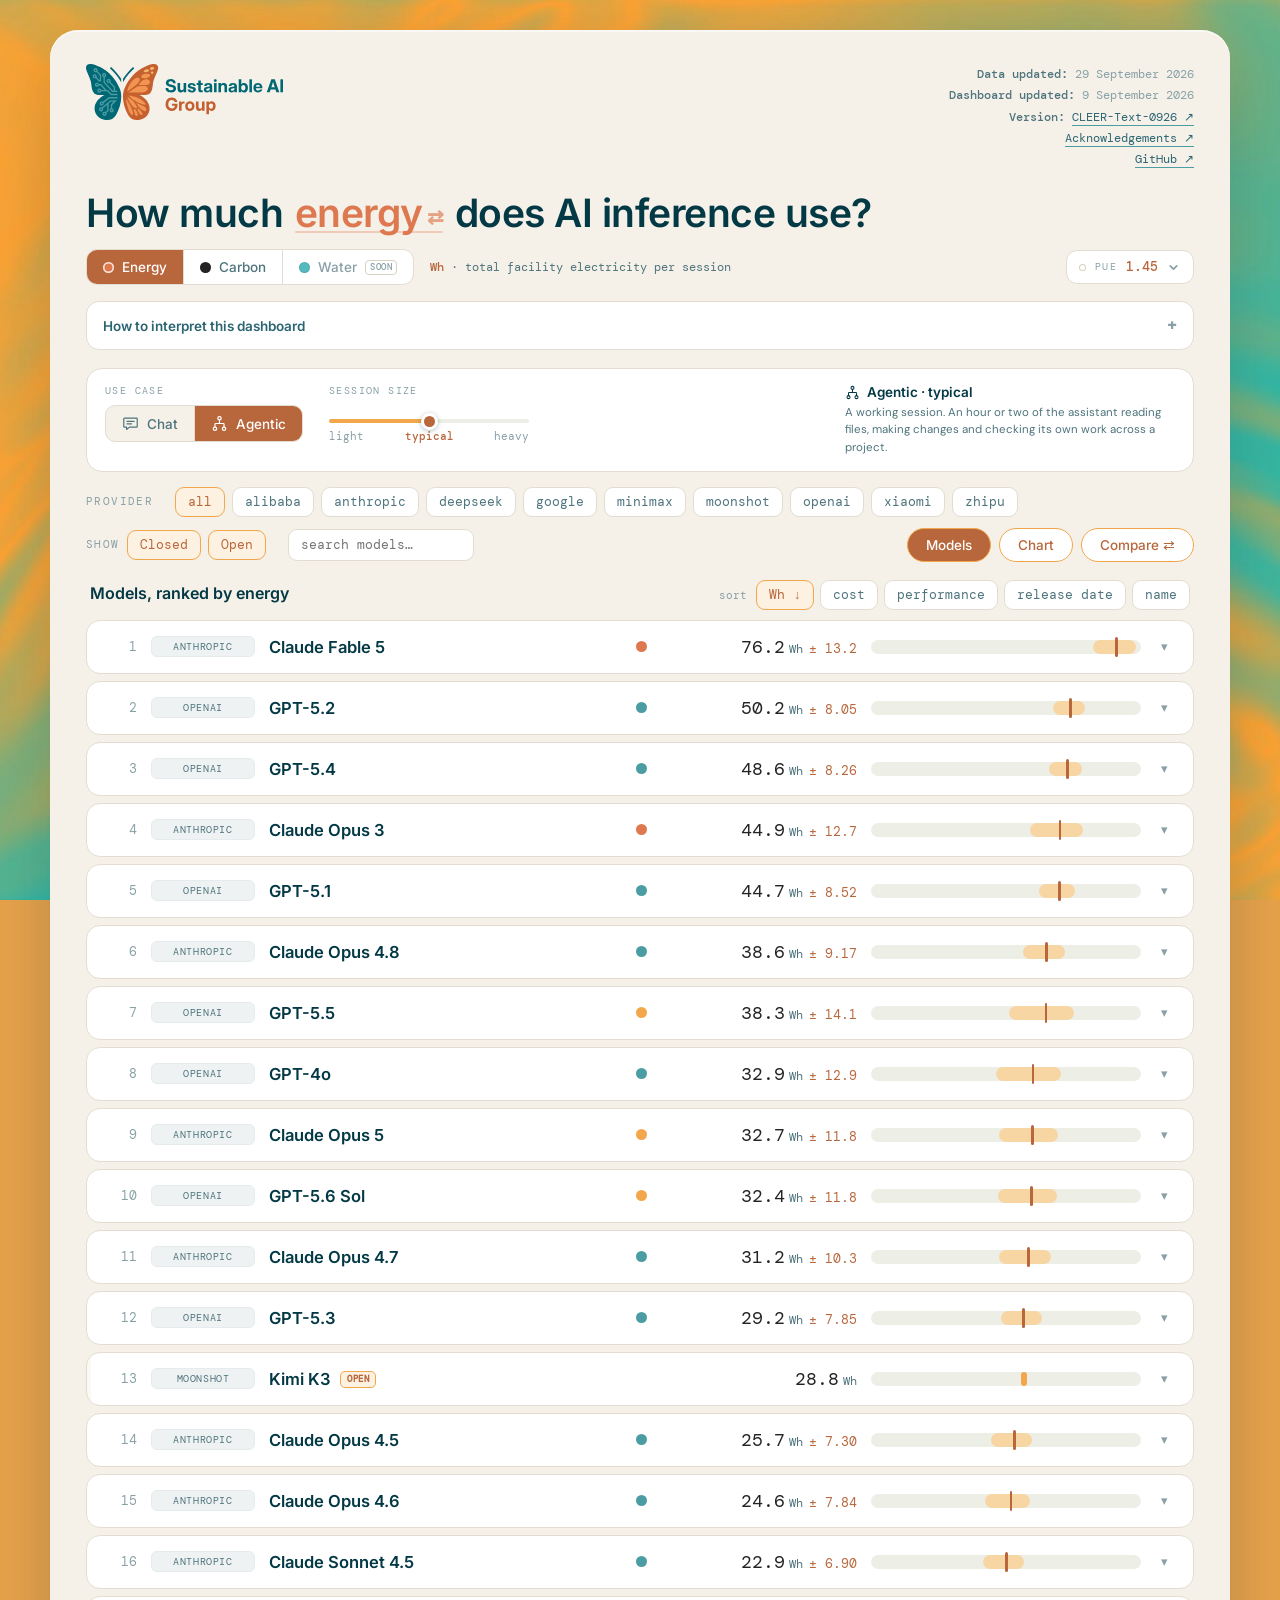
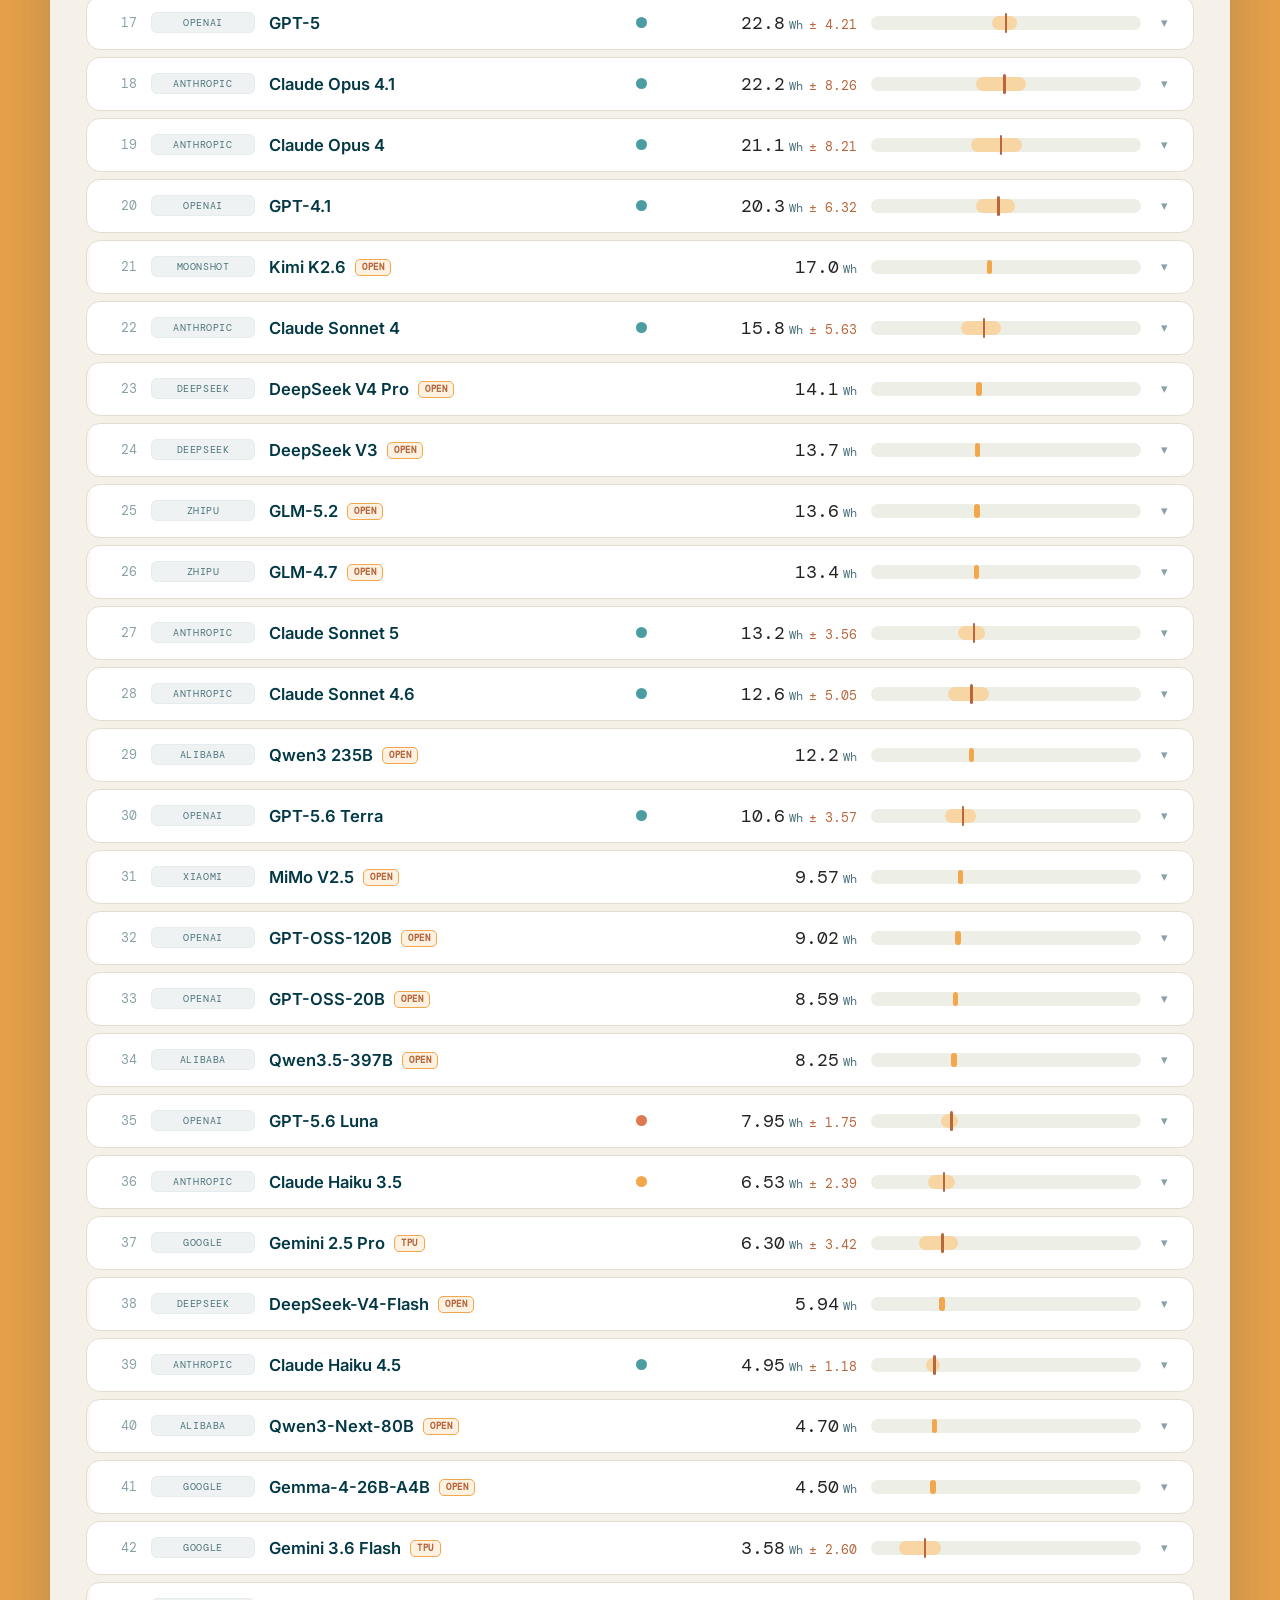
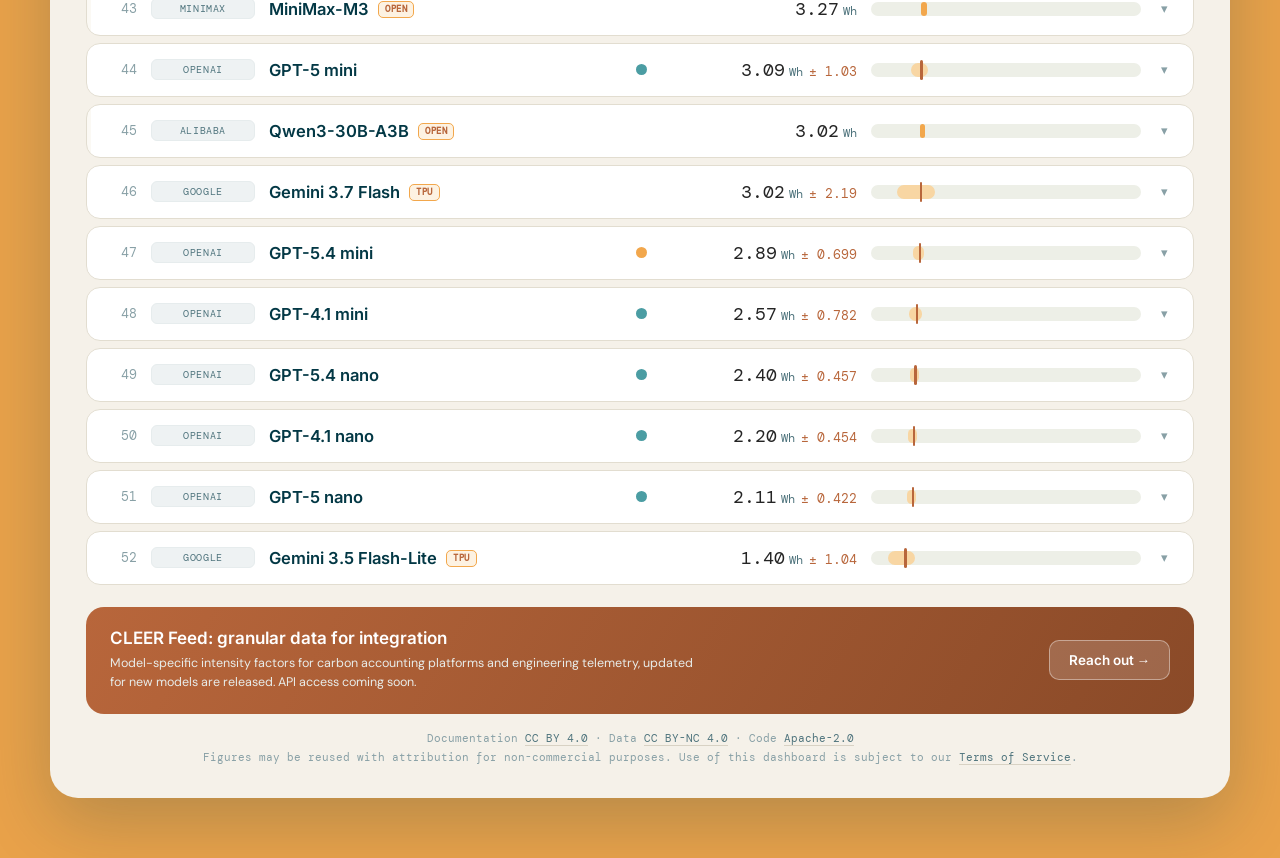
==== commit 2cda2cf2: "Add files via upload" ====
--- a/app/index.html
+++ b/app/index.html
@@ -92,6 +92,17 @@
   .useseg button[aria-pressed="true"]{background:var(--accent); color:#fff;}
   .useseg button:hover:not([aria-pressed="true"]){background:var(--mist); color:var(--ocean);}
   .useseg svg{width:17px; height:17px; flex:none;}
+  .vtog{position:relative; margin-top:11px;}
+  .vrow{display:flex; align-items:center; gap:8px;}
+  .vrow .sw{padding:0;}
+  .vinfo{display:inline-flex; align-items:center; justify-content:center; width:16px; height:16px; border-radius:50%;
+    border:1px solid var(--line-2); background:var(--white); color:var(--muted); font:600 10px/1 var(--inter); cursor:help; flex:none;}
+  .vinfo:hover,.vinfo:focus-visible{color:var(--ocean); border-color:var(--ocean);}
+  .vpop{display:none; position:absolute; left:0; top:calc(100% + 8px); width:min(320px,calc(100vw - 80px)); z-index:40;
+    background:var(--ocean); color:#fff; font-family:var(--sans); font-size:11.5px; line-height:1.55;
+    padding:10px 12px; border-radius:9px; box-shadow:0 6px 18px rgba(3,56,69,.3);}
+  .vinfo:hover + .vpop,.vinfo:focus + .vpop{display:block;}
+  .vnote{font-family:var(--mono); font-size:10.5px; color:var(--faint); margin-top:6px;}
   .slwrap{min-width:200px;}
   .slider{width:100%; -webkit-appearance:none; appearance:none; height:4px; border-radius:3px;
     background:linear-gradient(90deg,var(--accent-2) 0%,var(--accent-2) var(--p,50%),var(--track) var(--p,50%),var(--track) 100%);
@@ -302,6 +313,7 @@
   svg.chart .front{fill:none; stroke:#033845; stroke-width:1.4; stroke-dasharray:5 4;}
   svg.chart .frontlab{font-family:var(--mono); font-size:10px; fill:var(--teal);
     paint-order:stroke fill; stroke:#fff; stroke-width:3px; stroke-linejoin:round;}
+  svg.chart .label-leader{stroke:var(--faint); stroke-width:.8; opacity:.75; pointer-events:none;}
   svg.chart circle{cursor:pointer;}
   .ch-legend{display:flex; flex-wrap:wrap; gap:7px 15px; margin-top:12px; padding-top:12px; border-top:1px solid var(--line);}
   .lg{font-family:var(--mono); font-size:10.5px; color:var(--muted); display:inline-flex; align-items:center; gap:6px;}
@@ -570,10 +582,11 @@
   <div class="head">
     <a class="logo-link" href="https://www.sustainableaigroup.com" target="_blank" rel="noopener" title="Sustainable AI Group"><svg class="saig-logo" viewBox="0 0 507.09 144.09" role="img" aria-label="Sustainable AI Group" xmlns="http://www.w3.org/2000/svg"><g id="Layer_1-2" data-name="Layer 1"><g><path fill="#c5612f" fill-rule="evenodd" d="M98.99,63.05c5.55-13.25,18.49-37.17,43.69-51.44,36.24-20.53,44.31-9.48,42.89,0-1.42,9.48-11.75,26.19-13.02,37.23-1.05,9.14-2.26,20.81-7.58,26.4-4.4,4.62-11.53,4.74-17.39,4.74h-9.85s.05.02.07.03c20.63,9.54,34.73,32.38,19.53,52.27-7.73,10.12-36.16,21.09-48.98-1.27-10.93-19.09-18.3-46.61-9.37-67.95h.01Z"/><path fill="#f4b56f" fill-rule="evenodd" d="M169.24,7.93c-2.96.59-4.98,2.67-4.49,4.64.48,1.98,3.28,3.1,6.24,2.51,2.96-.59,4.98-2.67,4.49-4.64-.48-1.98-3.27-3.1-6.24-2.51Z"/><path fill="#f4b56f" fill-rule="evenodd" d="M169.09,19.49c-1.78.8-2.63,2.65-1.91,4.14s2.76,2.05,4.53,1.26c1.78-.8,2.63-2.65,1.91-4.14-.72-1.49-2.75-2.05-4.53-1.26Z"/><path fill="#f39552" fill-rule="evenodd" d="M152.24,25.22c-6.39,1.27-10.95,4.81-10.19,7.92.76,3.11,6.55,4.6,12.94,3.33,6.39-1.27,10.95-4.81,10.19-7.92-.76-3.11-6.55-4.6-12.94-3.33Z"/><path fill="#f4b56f" fill-rule="evenodd" d="M153.72,13.94c-3.69,1.16-5.97,3.61-5.09,5.49.88,1.88,4.58,2.47,8.27,1.31,3.69-1.16,5.97-3.61,5.09-5.49-.88-1.88-4.58-2.47-8.27-1.31Z"/><path fill="#f39552" fill-rule="evenodd" d="M135.27,54.17h19.45c11.73,0,12.27-12.41,4.18-14.28-7.6-1.76-15.2,3.43-19.55,8.76-2.58,3.16-4.08,5.52-4.08,5.52Z"/><path fill="#f39552" fill-rule="evenodd" d="M108.26,73.46h32.91c21.51,0,22.35-15.74,10.03-16.72-3.88-.31-12.57-.47-16.65.63-1.98.53-4.28,1.48-6.64,3.12-6.43,4.47-19.64,12.97-19.64,12.97h0Z"/><path fill="#f39552" fill-rule="evenodd" d="M106.18,71.32l21.49-16.66s14.86-11.75,9.73-17.95c-5.14-6.2-18.71,6.51-21.81,11.46-3.1,4.95-7.9,12.57-8.67,18.26-.44,3.24-.74,4.89-.74,4.89Z"/><path fill="#f39552" fill-rule="evenodd" d="M109.39,80.95s17.33,1.83,27.16,7.53c9.83,5.7,18.07,12.65,16.3,15.59s-19.21-3.75-29.04-10.62c-9.82-6.87-14.42-12.5-14.42-12.5Z"/><path fill="#f39552" fill-rule="evenodd" d="M106.01,83.57s14.65,11.09,16.49,12.74c1.84,1.65,8.31,12.72,8.73,14.8s-1.38,5.28-7.39,1.06c-6-4.21-14.46-19.09-15.54-21.74-1.07-2.65-2.3-6.85-2.3-6.85h.01Z"/><path fill="#f39552" fill-rule="evenodd" d="M129.46,100.28s13.35,5.72,18.9,8.18c5.55,2.46,9.51,9.65,5.01,12.41-4.5,2.76-15.84-8.67-17.3-10.21-1.46-1.54-6.6-10.39-6.6-10.39h0Z"/><path fill="#f39552" fill-rule="evenodd" d="M103.98,89.94s12.22,20.51,12.95,22.99c.73,2.47,5.46,12.7,3.7,17.28-1.76,4.58-7.18-3.63-8.93-7.23-1.75-3.61-7.94-23.55-8.33-27.52-.4-3.97.63-5.51.63-5.51h-.02Z"/><path fill="#f39552" fill-rule="evenodd" d="M122.44,115.73s4.88-.43,7.78,5.59c2.91,6.02,4.46,12.48-.08,12.75-4.54.27-7.7-18.35-7.7-18.35h0Z"/><path fill="#f39552" fill-rule="evenodd" d="M132.77,116.06s1.89-1.68,4.26.48c17.12,15.64,4.1,20.07-2.01,6.75-2.99-6.53-3.12-6.54-2.26-7.23h.01Z"/><path fill="#006774" fill-rule="evenodd" d="M86.73,63.05c-5.55-13.25-18.49-37.17-43.69-51.44C6.8-8.91-1.27,2.13.15,11.61c1.42,9.48,11.75,26.19,13.02,37.23.83,7.23,1.76,16.03,4.74,22.16,4.15,8.53,11.58,8.98,20.23,8.98h9.85s-.05.02-.07.03c-20.63,9.54-34.73,32.38-19.53,52.27,7.73,10.12,36.16,21.09,48.98-1.27,10.93-19.09,18.3-46.61,9.37-67.95h-.01Z"/><g><path fill="#4b9da3" d="M58.84,85.05l-15.47,12.24c-1.04-.7-2.27-1.04-3.53-.9-1.42.14-2.69.83-3.59,1.94-.9,1.11-1.32,2.51-1.17,3.92.14,1.42.83,2.7,1.94,3.6.96.78,2.14,1.2,3.35,1.2.19,0,.38,0,.57-.03,1.42-.14,2.7-.83,3.6-1.94.9-1.11,1.32-2.51,1.17-3.92-.04-.38-.12-.74-.23-1.1l14.57-11.53h21.11v-3.47h-22.31ZM41.85,102.88c-.31.39-.76.63-1.26.68-.5.06-.99-.09-1.37-.41-.39-.31-.63-.76-.68-1.26-.05-.5.09-.99.41-1.38.31-.39.76-.63,1.25-.68h0c.07,0,.13-.01.2-.01.43,0,.84.15,1.17.42.39.31.63.76.68,1.26.05.5-.09.99-.41,1.37Z"/><path fill="#4b9da3" d="M79.75,93.46l-17.6.3-21.35,18.04c-.83-.35-1.72-.51-2.64-.42-1.42.14-2.69.83-3.59,1.94-.9,1.11-1.32,2.51-1.17,3.92.14,1.42.83,2.7,1.94,3.6.96.78,2.14,1.2,3.35,1.2.19,0,.38,0,.57-.03,1.42-.14,2.7-.83,3.6-1.94.9-1.11,1.32-2.51,1.17-3.92-.07-.72-.28-1.39-.62-2.01l11.25-9.51v14.16l-4.63,4.63c-.92-.48-1.95-.68-3-.56-1.42.14-2.69.83-3.59,1.94-.9,1.11-1.32,2.51-1.17,3.92.14,1.42.83,2.7,1.94,3.6.96.78,2.14,1.2,3.35,1.2.19,0,.38,0,.57-.03,1.42-.14,2.7-.83,3.6-1.94.9-1.11,1.32-2.51,1.17-3.92-.06-.59-.24-1.15-.48-1.68l5.71-5.71v-18.53l5.31-4.49,7.78-.13-7.38,7.39v9.91c-.79.33-1.5.84-2.05,1.52-.9,1.11-1.32,2.51-1.17,3.92.14,1.42.83,2.7,1.94,3.6.96.78,2.14,1.2,3.35,1.2.19,0,.38,0,.57-.03,1.42-.14,2.7-.83,3.6-1.94.9-1.11,1.32-2.51,1.17-3.92-.14-1.42-.83-2.7-1.94-3.59-.59-.48-1.27-.81-1.99-1.01v-8.21l12.43-12.45ZM49.05,129.36c-.31.39-.76.63-1.26.68-.5.06-.99-.09-1.37-.41-.39-.31-.63-.76-.68-1.26-.05-.5.09-.99.41-1.37.31-.39.76-.63,1.25-.68h0c.07,0,.13-.01.2-.01.43,0,.84.15,1.17.42.39.31.63.76.68,1.26.05.5-.09.99-.41,1.38ZM40.18,117.89c-.31.39-.76.63-1.26.68-.5.06-.98-.09-1.37-.41-.39-.31-.63-.76-.68-1.26-.05-.5.09-.99.41-1.38.31-.39.76-.63,1.25-.68h0c.07,0,.13-.01.2-.01.43,0,.84.15,1.17.42.39.31.63.76.68,1.26.05.5-.09.99-.41,1.37ZM67.8,119.08c.05.5-.09.99-.41,1.37-.31.39-.76.63-1.26.68-.49.06-.98-.09-1.37-.41-.39-.31-.63-.76-.68-1.26-.05-.5.09-.99.41-1.38.31-.39.76-.63,1.25-.67h0c.07,0,.13-.01.2-.01.43,0,.84.15,1.17.42.39.31.63.76.68,1.26Z"/><path fill="#4b9da3" d="M35.02,73.91c1.42-.14,2.7-.83,3.6-1.94.41-.5.7-1.07.9-1.66h14.82l9.82,9.83h16.78v-3.47h-15.34l-9.82-9.83h-3.25l-13.4-15.24h-6.01c-.33-.89-.87-1.69-1.63-2.3-1.11-.9-2.5-1.31-3.92-1.17-1.42.14-2.69.83-3.59,1.94-.9,1.11-1.32,2.51-1.17,3.92.14,1.42.83,2.69,1.94,3.6.96.78,2.14,1.2,3.35,1.2.19,0,.38-.01.57-.03,1.42-.14,2.7-.83,3.6-1.94.43-.53.73-1.12.93-1.74h4.36l10.35,11.77h-8.41c-.32-.92-.88-1.75-1.66-2.38-1.11-.9-2.5-1.31-3.92-1.17-1.42.14-2.69.83-3.59,1.94-.9,1.11-1.32,2.51-1.17,3.92.14,1.42.83,2.69,1.94,3.6.96.78,2.14,1.2,3.35,1.2.19,0,.38,0,.57-.03ZM29.57,54.62c-.31.39-.76.63-1.26.68-.5.05-.99-.09-1.37-.41-.39-.31-.63-.76-.68-1.26-.05-.5.09-.99.41-1.37.31-.39.76-.63,1.25-.68h0c.07,0,.13-.01.2-.01.43,0,.84.15,1.17.42.39.31.63.76.68,1.26.05.5-.09.99-.41,1.37ZM33.29,70.05c-.39-.31-.63-.76-.68-1.26-.05-.5.09-.99.41-1.37.31-.39.76-.63,1.25-.68h0c.07,0,.13-.01.2-.01.43,0,.84.15,1.17.42.39.31.63.76.68,1.26.05.5-.09.99-.41,1.37-.31.39-.76.63-1.26.68-.49.05-.99-.09-1.37-.41Z"/><path fill="#4b9da3" d="M24.77,36.21l7.98,8.65h6.01v-1.72h.27v-14.84l-9.66-10.3c.38-.85.55-1.78.45-2.72-.14-1.42-.83-2.7-1.94-3.6-1.11-.9-2.5-1.31-3.92-1.17-1.42.14-2.69.83-3.59,1.94-.9,1.11-1.32,2.51-1.17,3.92.14,1.42.83,2.69,1.94,3.6.96.78,2.14,1.2,3.35,1.2.19,0,.38-.01.57-.03.69-.07,1.35-.27,1.94-.59l8.56,9.13v11.72h-1.29l-7.12-7.72c.39-.85.56-1.79.46-2.74-.14-1.42-.83-2.7-1.94-3.6-1.11-.9-2.5-1.31-3.92-1.17-1.42.14-2.69.83-3.59,1.94-.9,1.11-1.32,2.51-1.17,3.92.14,1.42.83,2.69,1.94,3.6.96.78,2.14,1.2,3.35,1.2.19,0,.38-.01.57-.03.68-.07,1.33-.27,1.92-.58ZM23.33,17.27c-.39-.31-.63-.76-.68-1.26-.05-.5.09-.99.41-1.37.31-.39.76-.63,1.25-.68h0c.07,0,.13-.01.2-.01.43,0,.84.15,1.17.42.39.31.63.76.68,1.26.05.5-.09.99-.41,1.37-.31.39-.76.63-1.26.68-.49.05-.99-.09-1.37-.41ZM21.11,32.93c-.39-.31-.63-.76-.68-1.26-.05-.5.09-.98.41-1.37.31-.39.76-.63,1.25-.68h0c.07,0,.13-.01.2-.01.43,0,.84.15,1.17.42.39.31.63.76.68,1.26.05.5-.09.99-.41,1.37-.31.39-.76.63-1.26.68-.5.05-.99-.09-1.37-.41Z"/><path fill="#4b9da3" d="M43.35,32.84c.5.4,1.05.71,1.64.91l-.02,14,22.7,24.27h13.04v-3.47h-5.88v-9.31l-12.04-13.06c.5-.94.72-2,.6-3.07-.14-1.42-.83-2.7-1.94-3.6-1.11-.9-2.5-1.31-3.92-1.17-1.42.14-2.69.83-3.59,1.94-.9,1.11-1.32,2.51-1.17,3.92.14,1.42.83,2.69,1.94,3.6.96.78,2.14,1.2,3.35,1.2.19,0,.38-.01.57-.03.56-.06,1.1-.22,1.6-.44l11.13,12.07v7.96h-2.19l-20.74-22.17.02-12.64c.93-.32,1.77-.88,2.41-1.67.9-1.11,1.32-2.51,1.17-3.92-.14-1.42-.83-2.7-1.94-3.6-1.11-.9-2.5-1.31-3.92-1.17-1.42.14-2.69.83-3.59,1.94-.9,1.11-1.32,2.51-1.17,3.92.14,1.42.83,2.69,1.94,3.6ZM58.28,45.51c-.49.05-.99-.09-1.37-.41-.39-.31-.63-.76-.68-1.26-.05-.5.09-.99.41-1.37.31-.39.76-.63,1.25-.68h0c.07,0,.13-.01.2-.01.43,0,.84.15,1.17.42.39.31.63.76.68,1.26.05.5-.09.99-.41,1.37-.31.39-.76.63-1.26.68ZM45.27,27.51c.31-.39.76-.63,1.25-.68h0c.07,0,.13-.01.2-.01.43,0,.84.15,1.17.42.39.31.63.76.68,1.26.05.5-.09.99-.41,1.37-.31.39-.76.63-1.26.68-.5.05-.99-.09-1.37-.41-.39-.31-.63-.76-.68-1.26-.05-.5.09-.99.41-1.37Z"/></g><path fill="#006774" fill-rule="evenodd" d="M90.49,46.94l-1.57-2.61c-3.9-6.48-8.13-12.23-12.68-17.64-4.57-5.43-9.52-10.58-14.81-15.8l3.25-3.31c5.35,5.27,10.38,10.51,15.1,16.13,3.81,4.52,7.38,9.25,10.7,14.38v8.86h.01Z"/><path fill="#006774" fill-rule="evenodd" d="M95.16,46.94l1.57-2.61c3.9-6.48,8.13-12.23,12.68-17.64,4.57-5.43,9.52-10.58,14.81-15.8l-3.25-3.31c-5.35,5.27-10.38,10.51-15.1,16.13-3.81,4.52-7.38,9.25-10.7,14.38v8.86h0Z"/><path fill="#006774" d="M218.38,73.31c-4.27,0-7.6-1.01-9.99-3.02-2.37-2.02-3.56-4.84-3.56-8.47h6.65c.04,1.84.68,3.27,1.9,4.3,1.22,1.02,2.9,1.52,5.04,1.52,1.91,0,3.45-.39,4.61-1.16,1.17-.78,1.75-1.81,1.75-3.11,0-1.08-.47-1.95-1.41-2.62-.93-.67-2.45-1.24-4.57-1.7l-3.52-.76c-6.54-1.42-9.81-4.51-9.81-9.27,0-2.03.53-3.8,1.59-5.31,1.06-1.52,2.54-2.71,4.44-3.56s4.11-1.28,6.65-1.28c3.84,0,6.88.96,9.12,2.87,2.26,1.91,3.43,4.55,3.54,7.91h-6.45c-.12-1.58-.73-2.83-1.84-3.74-1.1-.91-2.55-1.37-4.35-1.37s-3.1.39-4.19,1.16c-1.07.78-1.61,1.77-1.61,2.98,0,1.03.45,1.86,1.34,2.49.9.63,2.37,1.16,4.41,1.61l3.2.69c3.55.76,6.15,1.9,7.79,3.43,1.66,1.51,2.49,3.52,2.49,6.03,0,3.21-1.18,5.75-3.54,7.62-2.36,1.85-5.59,2.78-9.7,2.78l.02-.02Z"/><path fill="#006774" d="M243.83,73.27c-2.52,0-4.54-.81-6.05-2.42-1.51-1.63-2.26-3.93-2.26-6.92v-14.8h6.61v13.6c0,1.58.37,2.79,1.12,3.63.76.82,1.84,1.23,3.23,1.23s2.47-.43,3.34-1.28c.87-.85,1.3-2.19,1.3-4.03v-13.15h6.59v23.65h-6.47v-3.72c-.81,1.34-1.81,2.38-3.02,3.11-1.21.73-2.67,1.1-4.37,1.1h-.02Z"/><path fill="#006774" d="M272.23,73.36c-3.08,0-5.62-.7-7.64-2.11-2-1.4-3.11-3.37-3.32-5.91h6.49c.12,1.03.55,1.84,1.3,2.42.75.58,1.76.87,3.05.87s2.19-.23,2.89-.69,1.05-1.06,1.05-1.79c0-.63-.28-1.13-.83-1.5-.54-.39-1.28-.68-2.24-.87l-4.14-.81c-4.69-.9-7.03-3.2-7.03-6.9,0-2.24.9-4.04,2.71-5.4,1.81-1.36,4.25-2.04,7.32-2.04s5.53.72,7.39,2.15c1.87,1.43,2.83,3.38,2.89,5.85h-6.11c-.02-.94-.4-1.72-1.14-2.35-.73-.64-1.68-.96-2.84-.96s-2.02.25-2.67.74c-.64.48-.96,1.07-.96,1.77,0,.61.25,1.11.74,1.5.51.39,1.22.68,2.13.87l4.48.87c2.39.46,4.14,1.22,5.26,2.28,1.14,1.05,1.7,2.44,1.7,4.19,0,1.57-.45,2.94-1.34,4.12-.88,1.16-2.11,2.08-3.7,2.73-1.57.64-3.38.96-5.44.96h0Z"/><path fill="#006774" d="M300.31,49.13v5.17h-4.84v11.18c0,.81.16,1.37.47,1.68.33.3.94.45,1.84.45h2.53v5.17h-3.85c-2.6,0-4.52-.51-5.76-1.52-1.23-1.02-1.84-2.6-1.84-4.75v-12.21h-4.08v-5.17h4.08v-6.45h6.61v6.45h4.84Z"/><path fill="#006774" d="M311.33,73.18c-2.36,0-4.31-.59-5.85-1.77-1.52-1.18-2.28-2.95-2.28-5.31,0-1.78.42-3.17,1.28-4.17.85-1.02,1.98-1.75,3.38-2.22,1.4-.46,2.93-.77,4.57-.92,2.16-.22,3.68-.45,4.55-.67.87-.22,1.3-.72,1.3-1.48v-.16c0-.87-.34-1.58-1.03-2.13s-1.64-.83-2.84-.83-2.22.28-2.98.85c-.76.57-1.18,1.31-1.26,2.22h-6.2c.15-2.43,1.15-4.37,3-5.8,1.85-1.45,4.4-2.17,7.64-2.17s5.75.72,7.53,2.17c1.78,1.43,2.66,3.41,2.66,5.94v16.04h-6.45v-3.34h-.09c-.63,1.15-1.49,2.06-2.58,2.73-1.09.67-2.54,1.01-4.35,1.01h0ZM313.17,68.59c1.58,0,2.84-.42,3.76-1.25.93-.85,1.39-1.92,1.39-3.2v-2.37c-.37.21-.99.4-1.86.58-.87.16-1.83.33-2.89.49-1.14.18-2.1.51-2.89.99-.78.46-1.16,1.16-1.16,2.11,0,.84.33,1.49.99,1.97.67.46,1.56.69,2.67.69h0Z"/><path fill="#006774" d="M329.45,72.78v-23.65h6.61v23.65h-6.61ZM332.75,46.15c-1.09,0-1.99-.33-2.71-.99-.72-.67-1.08-1.52-1.08-2.53s.36-1.85,1.08-2.51c.72-.67,1.62-1.01,2.71-1.01s1.97.34,2.69,1.01c.72.66,1.08,1.49,1.08,2.51s-.36,1.86-1.08,2.53c-.72.66-1.61.99-2.69.99Z"/><path fill="#006774" d="M347.35,59.63v13.15h-6.61v-23.65h6.5v3.72c.81-1.34,1.81-2.38,3.02-3.11s2.67-1.1,4.37-1.1c2.51,0,4.52.81,6.02,2.44,1.51,1.61,2.26,3.91,2.26,6.9v14.8h-6.58v-13.6c0-1.58-.38-2.78-1.14-3.61-.76-.84-1.83-1.25-3.2-1.25s-2.47.43-3.34,1.28c-.87.85-1.3,2.19-1.3,4.03Z"/><path fill="#006774" d="M374.85,73.18c-2.36,0-4.31-.59-5.85-1.77-1.52-1.18-2.28-2.95-2.28-5.31,0-1.78.42-3.17,1.28-4.17.85-1.02,1.98-1.75,3.38-2.22,1.4-.46,2.93-.77,4.57-.92,2.17-.22,3.68-.45,4.55-.67.87-.22,1.3-.72,1.3-1.48v-.16c0-.87-.34-1.58-1.03-2.13s-1.64-.83-2.84-.83-2.22.28-2.98.85-1.18,1.31-1.26,2.22h-6.2c.15-2.43,1.15-4.37,3-5.8,1.85-1.45,4.4-2.17,7.64-2.17s5.75.72,7.53,2.17c1.78,1.43,2.67,3.41,2.67,5.94v16.04h-6.45v-3.34h-.09c-.63,1.15-1.49,2.06-2.58,2.73-1.09.67-2.54,1.01-4.35,1.01h-.01ZM376.69,68.59c1.58,0,2.84-.42,3.76-1.25.93-.85,1.39-1.92,1.39-3.2v-2.37c-.37.21-.99.4-1.86.58-.87.16-1.83.33-2.89.49-1.14.18-2.1.51-2.89.99-.78.46-1.16,1.16-1.16,2.11,0,.84.33,1.49.98,1.97.67.46,1.56.69,2.67.69h0Z"/><path fill="#006774" d="M406.52,73.27c-1.55,0-2.94-.34-4.17-1.03-1.21-.69-2.16-1.72-2.84-3.09h-.02v3.63h-6.52v-33.37h6.61v12.99h.02c.76-1.27,1.72-2.21,2.89-2.82,1.18-.63,2.54-.94,4.08-.94,2.02,0,3.79.52,5.31,1.57,1.54,1.03,2.73,2.47,3.58,4.32.87,1.85,1.3,3.99,1.3,6.41s-.43,4.62-1.28,6.47-2.05,3.29-3.58,4.32c-1.52,1.03-3.32,1.55-5.38,1.55h0ZM404.82,67.89c1.6,0,2.88-.6,3.83-1.81.97-1.22,1.46-2.94,1.46-5.15s-.49-3.92-1.46-5.13c-.96-1.22-2.23-1.84-3.83-1.84s-3.02.63-4.03,1.9c-1.02,1.27-1.52,2.96-1.52,5.06s.51,3.82,1.52,5.08c1.02,1.25,2.36,1.88,4.03,1.88h0Z"/><path fill="#006774" d="M427,39.4v33.37h-6.61v-33.37h6.61Z"/><path fill="#006774" d="M442.47,73.31c-2.39,0-4.47-.53-6.25-1.59-1.76-1.06-3.14-2.52-4.12-4.37-.97-1.87-1.46-3.99-1.46-6.38s.49-4.54,1.48-6.41c1-1.87,2.37-3.33,4.12-4.39,1.75-1.06,3.75-1.59,6-1.59s4.36.52,6.09,1.57c1.75,1.03,3.11,2.47,4.08,4.32.99,1.84,1.48,3.96,1.48,6.36v1.77h-16.82c.06,1.75.58,3.14,1.55,4.19s2.32,1.57,4.05,1.57c1.28,0,2.35-.28,3.2-.83.87-.55,1.45-1.28,1.75-2.19h6.02c-.28,1.57-.95,2.95-1.99,4.14-1.05,1.19-2.36,2.14-3.94,2.82-1.58.67-3.33,1.01-5.24,1.01ZM437.12,58.4h10.55c-.16-1.48-.72-2.64-1.66-3.49-.93-.87-2.14-1.3-3.63-1.3s-2.68.43-3.61,1.3c-.93.85-1.48,2.02-1.66,3.49h.01Z"/><path fill="#006774" d="M465.16,72.78l11.71-33.37h8.87l11.71,33.37h-7.64l-2.33-7.28h-12.48l-2.42,7.28h-7.44.02ZM476.88,59.99h8.82l-1.12-3.45c-.52-1.7-1.05-3.43-1.57-5.2-.52-1.76-1.08-3.68-1.68-5.76-.6,2.08-1.17,3.99-1.7,5.76-.54,1.76-1.07,3.49-1.61,5.2l-1.14,3.45Z"/><path fill="#006774" d="M507.09,39.4v33.37h-6.9v-33.37h6.9Z"/><path fill="#c55f30" d="M220.56,120.7c-3.15,0-5.92-.72-8.31-2.15s-4.25-3.44-5.58-6.03c-1.33-2.58-1.99-5.59-1.99-9.03s.69-6.61,2.06-9.18c1.37-2.58,3.25-4.57,5.62-5.96,2.39-1.4,5.08-2.11,8.09-2.11,2.55,0,4.88.49,6.99,1.48,2.12.99,3.86,2.36,5.22,4.12,1.36,1.75,2.18,3.79,2.46,6.11h-6.99c-.37-1.7-1.22-3.06-2.53-4.08-1.3-1.03-2.95-1.55-4.95-1.55-2.81,0-5.02,1-6.63,3-1.6,2-2.4,4.72-2.4,8.15s.81,6.13,2.42,8.13c1.63,1.99,3.86,2.98,6.7,2.98,2.3,0,4.17-.63,5.62-1.9,1.46-1.28,2.21-2.96,2.24-5.04h-7.28v-5.24h14.02v4.25c0,2.76-.63,5.2-1.9,7.3-1.26,2.1-2.99,3.75-5.22,4.95-2.23,1.18-4.78,1.77-7.66,1.77v.03Z"/><path fill="#c55f30" d="M239.37,120.17v-23.65h6.36v4.03h.07c.43-1.42,1.11-2.47,2.04-3.16.93-.69,2.17-1.03,3.74-1.03.39,0,.74,0,1.05.02.33,0,.63.02.89.02v5.62c-.24-.01-.63-.04-1.19-.07-.55-.03-1.1-.04-1.66-.04-1.36,0-2.49.46-3.38,1.39-.88.93-1.32,2.28-1.32,4.05v12.81h-6.61.01Z"/><path fill="#c55f30" d="M267.23,120.7c-2.39,0-4.49-.51-6.29-1.55-1.79-1.03-3.2-2.46-4.21-4.3-1-1.85-1.5-4.02-1.5-6.5s.5-4.64,1.5-6.5c1.02-1.85,2.42-3.29,4.21-4.32,1.81-1.05,3.9-1.57,6.29-1.57s4.5.52,6.29,1.57c1.81,1.03,3.21,2.47,4.21,4.32,1.02,1.85,1.52,4.02,1.52,6.5s-.51,4.62-1.52,6.47c-1,1.85-2.4,3.29-4.21,4.32-1.79,1.03-3.89,1.55-6.29,1.55h0ZM267.23,115.35c1.61,0,2.91-.61,3.9-1.84.99-1.24,1.48-2.96,1.48-5.15s-.49-3.93-1.48-5.17c-.99-1.24-2.29-1.86-3.9-1.86s-2.89.62-3.88,1.86c-.99,1.24-1.48,2.96-1.48,5.17s.49,3.91,1.48,5.15c.99,1.22,2.28,1.84,3.88,1.84Z"/><path fill="#c55f30" d="M291.22,120.66c-2.52,0-4.54-.81-6.05-2.42-1.51-1.63-2.26-3.93-2.26-6.92v-14.81h6.61v13.6c0,1.58.37,2.79,1.12,3.63.76.82,1.84,1.23,3.22,1.23s2.47-.43,3.34-1.28c.87-.85,1.3-2.19,1.3-4.03v-13.15h6.58v23.65h-6.47v-3.72c-.81,1.34-1.81,2.38-3.02,3.11-1.21.73-2.66,1.1-4.37,1.1h0Z"/><path fill="#c55f30" d="M309.79,129.53v-33.01h6.52v3.2h.07c.73-1.22,1.69-2.14,2.89-2.75,1.21-.63,2.58-.94,4.12-.94,2.02,0,3.79.52,5.31,1.57,1.54,1.03,2.73,2.47,3.58,4.32.87,1.85,1.3,3.99,1.3,6.4s-.43,4.62-1.28,6.47-2.05,3.29-3.58,4.32c-1.52,1.03-3.32,1.55-5.38,1.55-3.21,0-5.5-1.34-6.88-4.03h-.07v12.9h-6.61,0ZM321.64,115.28c1.6,0,2.87-.6,3.83-1.81.97-1.22,1.46-2.94,1.46-5.15s-.49-3.92-1.46-5.13c-.96-1.22-2.23-1.84-3.83-1.84s-3.02.63-4.03,1.9c-1.02,1.27-1.52,2.96-1.52,5.06s.51,3.82,1.52,5.08c1.02,1.25,2.36,1.88,4.03,1.88h0Z"/></g></g></svg></a>
     <div class="head-meta">
-      <b>Last Updated:</b> <span id="lastUpdated">Loading…</span><br>
+      <b>Data updated:</b> <span id="dataUpdated">29 September 2026</span><br>
+      <b>Dashboard updated:</b> <span id="lastUpdated">Loading…</span><br>
       <b>Version:</b> <a href="https://reports.sustainableaigroup.com/CLEER-Tech-Report" target="_blank" rel="noopener noreferrer" title="Technical report behind the accelerator energy estimates">CLEER-Text-0926 ↗</a> <br>
-      <a href="#" title="Thank you to our partners!">Acknowledgements ↗</a><br>
-      <a href="#" title="Data available on GitHub">GitHub ↗</a>
+      <a href="https://www.sustainableaigroup.com/cleerlaunch#acknowledgements" target="_blank" rel="noopener noreferrer" title="Thank you to our partners!">Acknowledgements ↗</a><br>
+      <a href="https://github.com/sustainableaigroup/CLEER" target="_blank" rel="noopener noreferrer" title="Data available on GitHub">GitHub ↗</a>
     </div>
   </div>
 
@@ -638,10 +651,11 @@
         <p>
           The dashboard translates per-token estimates into representative
           <b>chat</b> and <b>agentic</b> sessions derived from public production
-          datasets. Every model receives the same token workload, so differences
-          primarily reflect energy intensity rather than how verbose each model
-          tends to be. Actual results will also depend on the number of tokens a
-          model generates in practice.
+          datasets. By default every model receives the same token workload, so
+          differences primarily reflect energy intensity rather than how verbose
+          each model tends to be. Turn on <b>Account for verbosity variation?</b>
+          to scale each model's output tokens by how many it generates per task on
+          Artificial Analysis benchmarks; models without that data are hidden.
         </p>
         <p class="cx-source">
           Workload sources: ShareChat conversations, Qwen serving traces,
@@ -658,7 +672,7 @@
        
           <b>Scenario default:</b> behind-the-meter gas generation at
           <b>640 gCO₂e/kWh</b>, combined with US-average data center assumptions for PUE (1.45). Both values can be toggled in the dashboard.
-          Learn more: <a href="#" target="_blank" rel="noopener noreferrer">Emissions Calculation →</a>
+          Learn more: <a href="https://reports.sustainableaigroup.com/ai-emissions" target="_blank" rel="noopener noreferrer">Emissions Calculation →</a>
         </p>
       </section>
     </div>
@@ -675,6 +689,14 @@
       <div class="useseg" id="useseg">
         <button data-uc="chat" aria-pressed="false"><svg viewBox="0 0 24 24" fill="none" stroke="currentColor" stroke-width="1.7" stroke-linecap="round" stroke-linejoin="round" aria-hidden="true"><path d="M20.5 4.5H3.5a1 1 0 0 0-1 1v10.6a1 1 0 0 0 1 1h3v3.4l4-3.4h10a1 1 0 0 0 1-1V5.5a1 1 0 0 0-1-1Z"/><path d="M7 9h10M7 12.4h6.5"/></svg>Chat</button>
         <button data-uc="agentic" aria-pressed="true"><svg viewBox="0 0 24 24" fill="none" stroke="currentColor" stroke-width="1.7" stroke-linecap="round" stroke-linejoin="round" aria-hidden="true"><circle cx="12" cy="4.6" r="2.4"/><circle cx="5.6" cy="19.4" r="2.4"/><circle cx="18.4" cy="19.4" r="2.4"/><path d="M12 7v3.6M5.6 17V13a1 1 0 0 1 1-1h10.8a1 1 0 0 1 1 1v4"/></svg>Agentic</button>
+      </div>
+      <div class="vtog" id="vtog">
+        <div class="vrow">
+          <label class="sw"><input type="checkbox" id="verbToggle"> Account for verbosity variation?</label>
+          <span class="vinfo" tabindex="0" role="button" aria-label="About the verbosity adjustment" aria-describedby="vpop">i</span>
+          <div class="vpop" id="vpop" role="tooltip">Models produce very different numbers of tokens for the same task, especially when reasoning. By default every model gets the same workload. Turn this on to scale each model's output tokens by its verbosity relative to the median model, based on output tokens per task in the Artificial Analysis Intelligence Index (highest reasoning setting). Input tokens are unchanged. Models without verbosity data are hidden.</div>
+        </div>
+        <div class="vnote" id="vnote" hidden></div>
       </div>
     </div>
     <div class="slwrap">
@@ -714,7 +736,7 @@
   </div>
 
   <p class="lic">
-    Documentation <a href="#">CC BY 4.0</a> · Data <a href="#">CC BY-NC 4.0</a> · Code <a href="#">Apache-2.0</a><br>
+    Documentation <a href="https://github.com/sustainableaigroup/CLEER-Tech-Report/blob/main/LICENSE" target="_blank" rel="noopener noreferrer">CC BY 4.0</a> · Data <a href="https://github.com/sustainableaigroup/CLEER/blob/main/data/LICENSE" target="_blank" rel="noopener noreferrer">CC BY-NC 4.0</a> · Code <a href="https://github.com/sustainableaigroup/CLEER/blob/main/LICENSE" target="_blank" rel="noopener noreferrer">Apache-2.0</a><br>
     Figures may be reused with attribution for non-commercial purposes. Use of this dashboard is subject to our <a href="https://sustainableaigroup.com/cleer_tos" target="_blank" rel="noopener noreferrer">Terms of Service</a>.
   </p>
 
@@ -724,7 +746,7 @@
 
 <script>
 "use strict";
-let DB=null, MODELS=[], WL={}, BATCHES=[];
+let DB=null, MODELS=[], ALL=[], VMODELS=[], WL={}, BATCHES=[];
 
 function normalisePayload(payload){
   if(!payload||!Array.isArray(payload.models)||!payload.workloads||!Array.isArray(payload.batchSizes)){
@@ -736,8 +758,7 @@
     unit:w.unit,
     desc:w.description
   }]));
-  const models=payload.models.map(m=>{
-    const results=Object.fromEntries(Object.entries(m.results||{}).map(([key,r])=>[key,{
+  const mapResults=obj=>Object.fromEntries(Object.entries(obj||{}).map(([key,r])=>[key,{
       e:r.energy_wh?.mean,
       esd:r.energy_wh?.sd??null,
       c:r.carbon_gco2e?.mean,
@@ -756,6 +777,9 @@
       ],
       curve:r.batch_curve_wh??null
     }]));
+  const models=payload.models.map(m=>{
+    const results=mapResults(m.results);
+    const vres=m.results_verbosity_adjusted?mapResults(m.results_verbosity_adjusted):null;
     return {
       name:m.name,
       kind:m.kind,
@@ -768,14 +792,16 @@
       rel:m.release_month,
       batch:m.selected_batch_size,
       proxies:(m.proxies||[]).map(p=>({name:p.name,w:p.weight})),
-      results
+      verb:typeof m.verbosity_factor==="number"?m.verbosity_factor:null,
+      results,
+      vres
     };
   });
-  return {batches:payload.batchSizes,workloads,models,generatedAt:payload.generatedAt};
+  return {batches:payload.batchSizes,workloads,models,generatedAt:payload.generatedAt,dataUpdated:payload.dataUpdated||null};
 }
 
 function setDataControlsDisabled(disabled){
-  document.querySelectorAll("#mtog button:not([aria-disabled='true']),#useseg button,#tierSlider,#show-grp button,#search,#prov-chips button,.views button,#asmBtn")
+  document.querySelectorAll("#mtog button:not([aria-disabled='true']),#useseg button,#verbToggle,#tierSlider,#show-grp button,#search,#prov-chips button,.views button,#asmBtn")
     .forEach(el=>{el.disabled=disabled;});
 }
 
@@ -799,13 +825,20 @@
     const response=await fetch("/data/v1/models.json",{headers:{Accept:"application/json"}});
     if(!response.ok) throw new Error(`Data request failed with status ${response.status}`);
     DB=normalisePayload(await response.json());
-    MODELS=DB.models; WL=DB.workloads; BATCHES=DB.batches;
+    ALL=DB.models; WL=DB.workloads; BATCHES=DB.batches;
+    VMODELS=ALL.filter(m=>m.vres&&Object.keys(m.vres).length).map(m=>({...m,results:m.vres}));
+    MODELS=ALL;
     detectDefaults();
     if(!MODELS.length||!WL["chat.typical"]||!WL["agentic.typical"]){
       throw new Error("Required model or workload data is missing");
     }
     const updated=document.getElementById("lastUpdated");
     if(updated) updated.textContent=formatDataDate(DB.generatedAt);
+    const dataUpd=document.getElementById("dataUpdated");
+    if(dataUpd&&DB.dataUpdated) dataUpd.textContent=formatDataDate(DB.dataUpdated);
+    const vt=document.getElementById("vtog");
+    if(vt) vt.hidden=!VMODELS.length;
+    applyVerb();
     initProviders();
     setDataControlsDisabled(false);
     render();
@@ -843,7 +876,7 @@
   sortKey:"value",sortDir:"desc",showClosed:true,showOpen:true,open:null,
   cmpMode:"models",cmpA:"Claude Haiku 4.5",cmpB:"Claude Opus 4.7",cmpW:"chat.typical",
   chX:"cost",chColour:"provider",chFront:true,chLog:true,
-  pue:1.45,ci:640,asmOpen:false};
+  pue:1.45,ci:640,asmOpen:false,verb:false};
 const $=s=>document.querySelector(s), view=$("#view"), tip=$("#tip");
 const fmt=x=>x==null?"—":(x<0.01?x.toFixed(4):(x<1?x.toFixed(3):(x<10?x.toFixed(2):(x<1000?x.toFixed(1):Math.round(x)))));
 const money=x=>x==null?"—":(x<0.01?"$"+x.toFixed(5):(x<1?"$"+x.toFixed(4):"$"+x.toFixed(2)));
@@ -966,7 +999,7 @@
     release:"by release date",name:"by name"};
   const arrow=state.sortDir==="asc"?"↑":"↓";
   view.innerHTML=`<div class="listhead">
-      <span class="lt">Models, ${HEAD[state.sortKey]}</span>
+      <span class="lt">Models, ${HEAD[state.sortKey]}${state.verb?" · verbosity-adjusted":""}</span>
       <div class="sortgrp"><span class="ls" style="margin-right:3px">sort</span>${
       KEYS.map(([k,l])=>`<button class="chip" data-sk="${k}" aria-pressed="${state.sortKey===k}">${l}${state.sortKey===k?" "+arrow:""}</button>`).join("")}</div></div>
     <div class="board fade-in">${list.length?list.map((m,i)=>rowHTML(m,i+1,c)).join(""):
@@ -990,8 +1023,8 @@
       <span class="rchev">${open?'▴':'▾'}</span>
     </button>${open?detail(m,x):""}</div>`;
 }
-const METHLINK=`<div class="mlink">Factors and sources: <a href="#">Closed AI Emissions Calculation-0926 ↗</a></div>`;
-const FEED=`<div class="gated"><b>CLEER Feed</b>Per-token intensity factors for carbon accounting and engineering telemetry integration. API access coming soon. <a href="#">Reach out →</a></div>`;
+const METHLINK=`<div class="mlink">Factors and sources: <a href="https://reports.sustainableaigroup.com/ai-emissions" target="_blank" rel="noopener noreferrer">Closed AI Emissions Calculation-0926 ↗</a></div>`;
+const FEED=`<div class="gated"><b>CLEER Feed</b>Per-token intensity factors for carbon accounting and engineering telemetry integration. API access coming soon. <a href="https://sustainableaigroup.com/#contact "target="_blank" rel="noopener noreferrer">Reach out →</a></div>`;
 const SCEN={
   energy:`<div class="scen"><b>CLEER estimates accelerator energy</b> for each model. The remaining components are added using defensible assumptions drawn from the latest research, standards, and established methodologies. PUE can be modified in the top right of the dashboard.</div>`,
   carbon:`<div class="scen">Carbon intensity of electricity can be toggled in the top right of the dashboard.</div>`
@@ -1024,6 +1057,7 @@
 function tiles(m,x){
   const items=[["basis",m.basis],["hardware",m.hw],["released",formatReleaseMonth(m.rel)],
     ["performance",m.intel??"—"],["cost / session",money(x.cost)]];
+  if(state.verb&&m.verb!=null) items.push(["verbosity vs median","×"+m.verb.toFixed(2)]);
   return items.map(a=>{
     if(a[0]==="performance"){
       return `<a class="tile" href="https://artificialanalysis.ai/evaluations/artificial-analysis-intelligence-index"
@@ -1377,7 +1411,7 @@
 function drawChart(){
   const U=M().unit, w=WL[wkey()];
   $("#chTitle").textContent=`${state.metric==="energy"?"Energy":"Carbon"} vs ${XN[state.chX]}`;
-  $("#chSub").textContent=`${w.use_case} · ${w.tier.toLowerCase()} session · central estimate${asmTag()}`;
+  $("#chSub").textContent=`${w.use_case} · ${w.tier.toLowerCase()} session · central estimate${state.verb?" · verbosity-adjusted":""}${asmTag()}`;
   const pts=chartPts();
   $("#chCount").textContent=`${pts.length} models`;
   const W=840,H=500,pL=68,pR=26,pT=22,pB=56, pw=W-pL-pR, ph=H-pT-pB;
@@ -1417,8 +1451,7 @@
     fr=frontier(pts);
     if(fr.length>1){
       s+=`<polyline class="front" points="${fr.map(p=>`${px(p).toFixed(1)},${Y(p.y).toFixed(1)}`).join(" ")}"/>`;
-      const f0=fr[0];
-      s+=`<text class="frontlab" x="${(px(f0)+9).toFixed(1)}" y="${(Y(f0.y)-20).toFixed(1)}">efficiency frontier</text>`;
+      s+=`<text class="frontlab" x="${pL+10}" y="${pT+ph-12}">efficiency frontier</text>`;
     }
   }
   if(overlay&&state.chX==="cost") s+=costGuides(pts,X,Y,{x0,x1,y0,y1,pL,pT,pw,ph});
@@ -1434,14 +1467,39 @@
       : `<circle data-i="${idx}" cx="${x.toFixed(1)}" cy="${y.toFixed(1)}" r="${on?5.8:4.4}" fill="${col}" stroke="#fff" stroke-width="1.3"/>`;
   });
   if(overlay&&state.chX==="intel"){
-    let lastX=-Infinity, lastY=-Infinity, toggle=false;
+    const placed=[];
+    const candidates=[
+      {dx:18,dy:-18,anchor:"start"}, {dx:18,dy:25,anchor:"start"},
+      {dx:-18,dy:-18,anchor:"end"}, {dx:-18,dy:25,anchor:"end"},
+      {dx:30,dy:4,anchor:"start"}, {dx:-30,dy:4,anchor:"end"},
+      {dx:18,dy:-35,anchor:"start"}, {dx:18,dy:42,anchor:"start"},
+      {dx:-18,dy:-35,anchor:"end"}, {dx:-18,dy:42,anchor:"end"}
+    ];
     fr.forEach(p=>{
-      const x=px(p), y=Y(p.y), flip=x>W-190;
-      let dy=3.5;
-      const crowded=Math.abs(x-lastX)<95&&Math.abs(y-lastY)<22;
-      if(crowded){ toggle=!toggle; dy=toggle?-15:15; } else { toggle=false; }
-      lastX=x; lastY=y;
-      s+=`<text class="lab" x="${(x+(flip?-10:10)).toFixed(1)}" y="${(y+dy).toFixed(1)}" text-anchor="${flip?'end':'start'}">${p.m.name}</text>`;
+      const x=px(p), y=Y(p.y), width=p.m.name.length*6.3+5;
+      const choices=candidates.map((c,i)=>{
+        const tx=x+c.dx, ty=y+c.dy;
+        const left=c.anchor==="start"?tx:tx-width;
+        const box={left,right:left+width,top:ty-11,bottom:ty+3};
+        const outside=Math.max(0,pL+4-box.left)+Math.max(0,box.right-(pL+pw-4))
+          +Math.max(0,pT+4-box.top)+Math.max(0,box.bottom-(pT+ph-4));
+        const overlap=placed.reduce((sum,b)=>sum+
+          Math.max(0,Math.min(box.right,b.right)-Math.max(box.left,b.left))*
+          Math.max(0,Math.min(box.bottom,b.bottom)-Math.max(box.top,b.top)),0);
+        const nearDots=pts.reduce((sum,q)=>{
+          if(q===p)return sum;
+          const qx=px(q), qy=Y(q.y);
+          return sum+(qx>box.left-7&&qx<box.right+7&&qy>box.top-7&&qy<box.bottom+7?1:0);
+        },0);
+        return {c,tx,ty,box,score:outside*100+overlap*10+nearDots*100+i};
+      });
+      const best=choices.reduce((a,b)=>b.score<a.score?b:a);
+      placed.push(best.box);
+      const ex=best.tx+(best.c.anchor==="start"?-4:4);
+      const ey=best.ty-4;
+      const vx=ex-x, vy=ey-y, length=Math.hypot(vx,vy)||1;
+      s+=`<line class="label-leader" x1="${(x+vx*7/length).toFixed(1)}" y1="${(y+vy*7/length).toFixed(1)}" x2="${ex.toFixed(1)}" y2="${ey.toFixed(1)}"/>`;
+      s+=`<text class="lab" x="${best.tx.toFixed(1)}" y="${best.ty.toFixed(1)}" text-anchor="${best.c.anchor}">${p.m.name}</text>`;
     });
   }
   svg.innerHTML=s;
@@ -1474,7 +1532,7 @@
     const tag=m=>m.kind==="Open"?"open":(m.conf==null?"TPU calibration":"conf "+m.conf.toFixed(2));
     card=cmpCard({label:A.name,sub:`${A.provider} · ${tag(A)}`,x:val(A)},
                  {label:B.name,sub:`${B.provider} · ${tag(B)}`,x:val(B)},
-                 `${WL[wkey()].use_case} · ${state.tier} session`);
+                 `${WL[wkey()].use_case} · ${state.tier} session${state.verb?" · verbosity-adjusted":""}`);
   }else{
     const A=byName(state.cmpA)||MODELS[0];
     const opts=Object.keys(WL).map(k=>`<option value="${k}"${k===state.cmpW?' selected':''}>${WL[k].use_case} · ${WL[k].tier}</option>`).join("");
@@ -1555,7 +1613,15 @@
       scale: 2,
       backgroundColor: "#ffffff",
       useCORS: true,
-      logging: false
+      logging: false,
+      // html2canvas renders a cloned DOM, which restarts the .grow-x bar animation;
+      // freeze it at its end state so exported bands match the on-screen widths.
+      onclone: doc => {
+        doc.querySelectorAll(".grow-x").forEach(n => {
+          n.style.animation = "none";
+          n.style.transform = "none";
+        });
+      }
     });
 
     canvas.toBlob(blob => {
@@ -1615,10 +1681,20 @@
   if(!b||b.dataset.metric===state.metric)return;
   const w=$("#mword");w.classList.add("swap"); closeAsm();
   setTimeout(()=>{state.metric=b.dataset.metric;render();w.classList.remove("swap");},200);});
+function applyVerb(){
+  MODELS=state.verb&&VMODELS.length?VMODELS:ALL;
+  if(state.provider!=="all"&&!MODELS.some(m=>m.provider===state.provider)) state.provider="all";
+  if(state.open&&!MODELS.some(m=>m.name===state.open)) state.open=null;
+  initProviders();
+  const n=$("#vnote"), hidden=ALL.length-VMODELS.length;
+  n.hidden=!state.verb;
+  if(state.verb) n.textContent=`${VMODELS.length} models with verbosity data shown · ${hidden} hidden`;
+}
+$("#verbToggle").addEventListener("change",e=>{state.verb=e.target.checked; applyVerb(); render();});
 function initProviders(){const provs=[...new Set(MODELS.map(m=>m.provider))].sort(),wrap=$("#prov-chips");wrap.replaceChildren();
   const mk=(v,l,on)=>{const b=document.createElement("button");b.className="chip";b.dataset.prov=v;
     b.setAttribute("aria-pressed",on);b.textContent=l;return b;};
-  wrap.appendChild(mk("all","all",true)); provs.forEach(p=>wrap.appendChild(mk(p,p.toLowerCase(),false)));
+  wrap.appendChild(mk("all","all",state.provider==="all")); provs.forEach(p=>wrap.appendChild(mk(p,p.toLowerCase(),state.provider===p)));
   wrap.querySelectorAll(".chip").forEach(c=>c.addEventListener("click",()=>{
     wrap.querySelectorAll(".chip").forEach(x=>x.setAttribute("aria-pressed","false"));
     c.setAttribute("aria-pressed","true"); state.provider=c.dataset.prov; state.open=null; render();}));}
